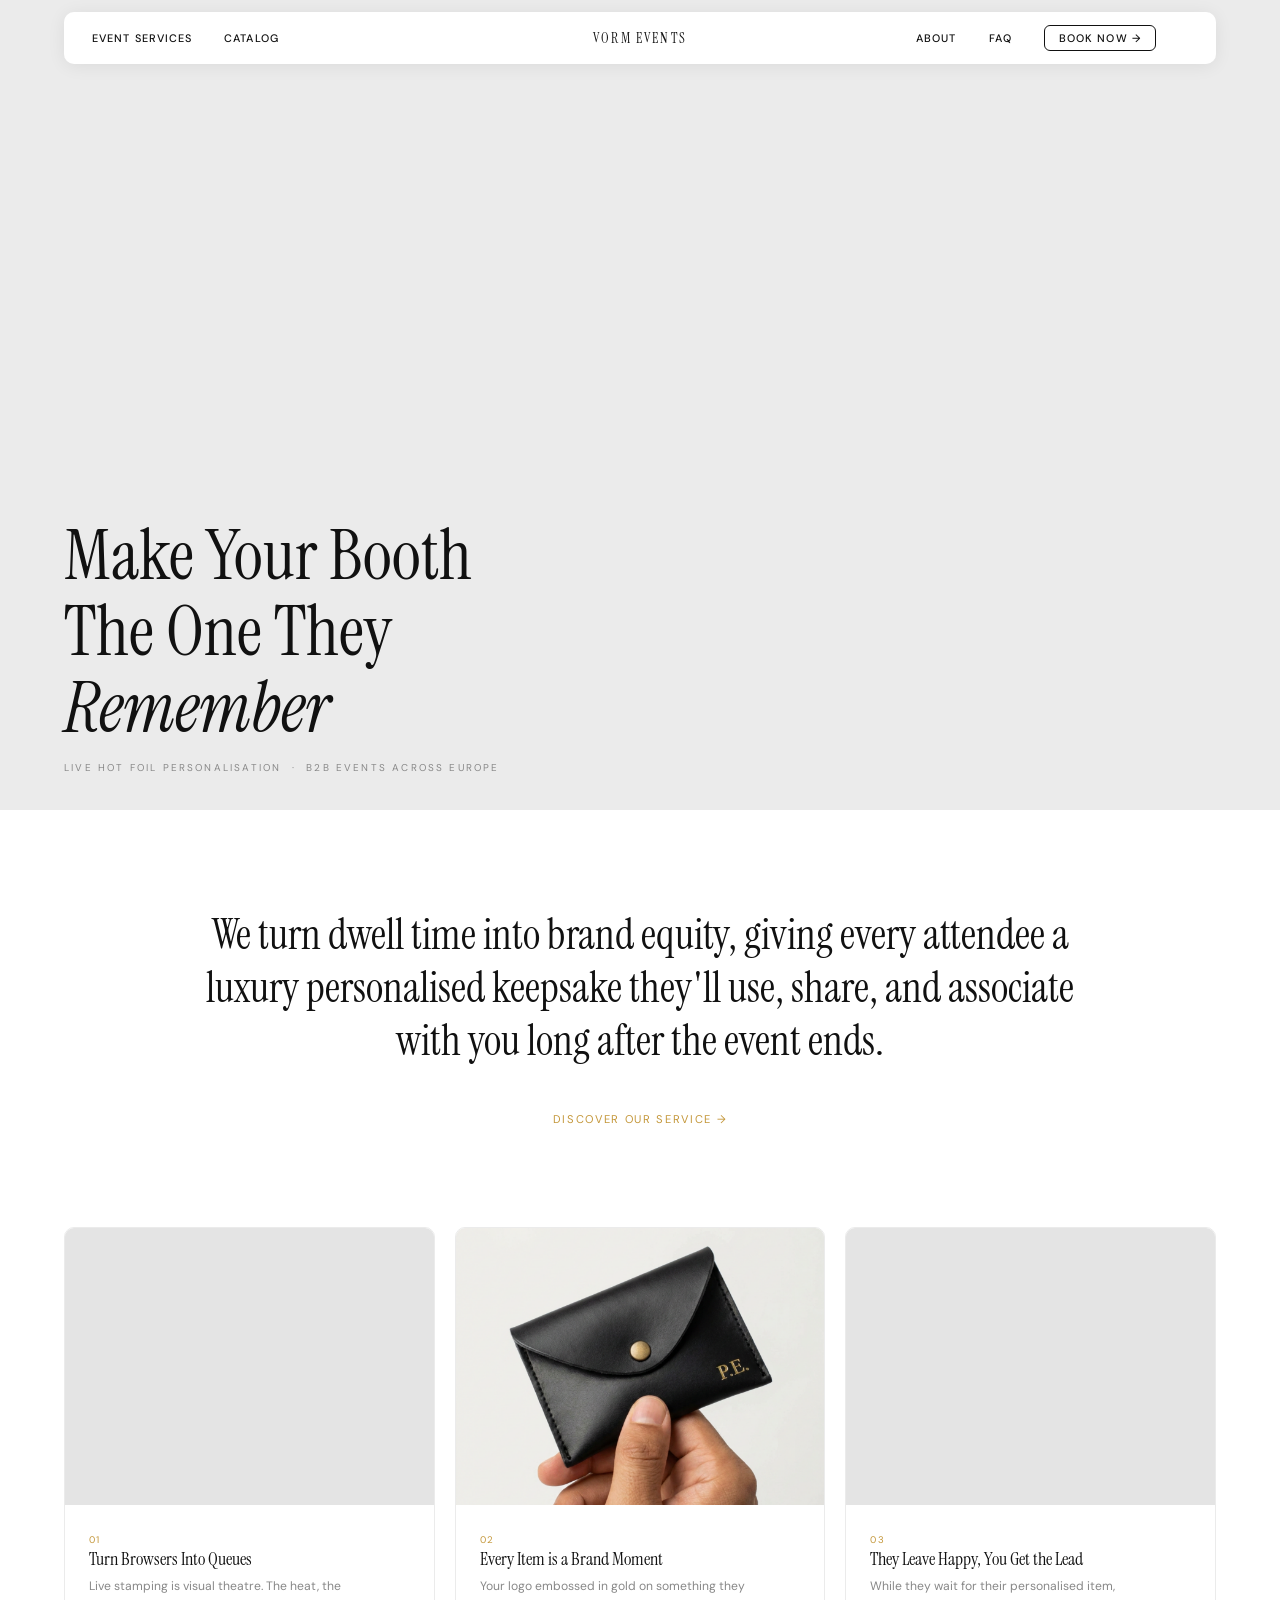
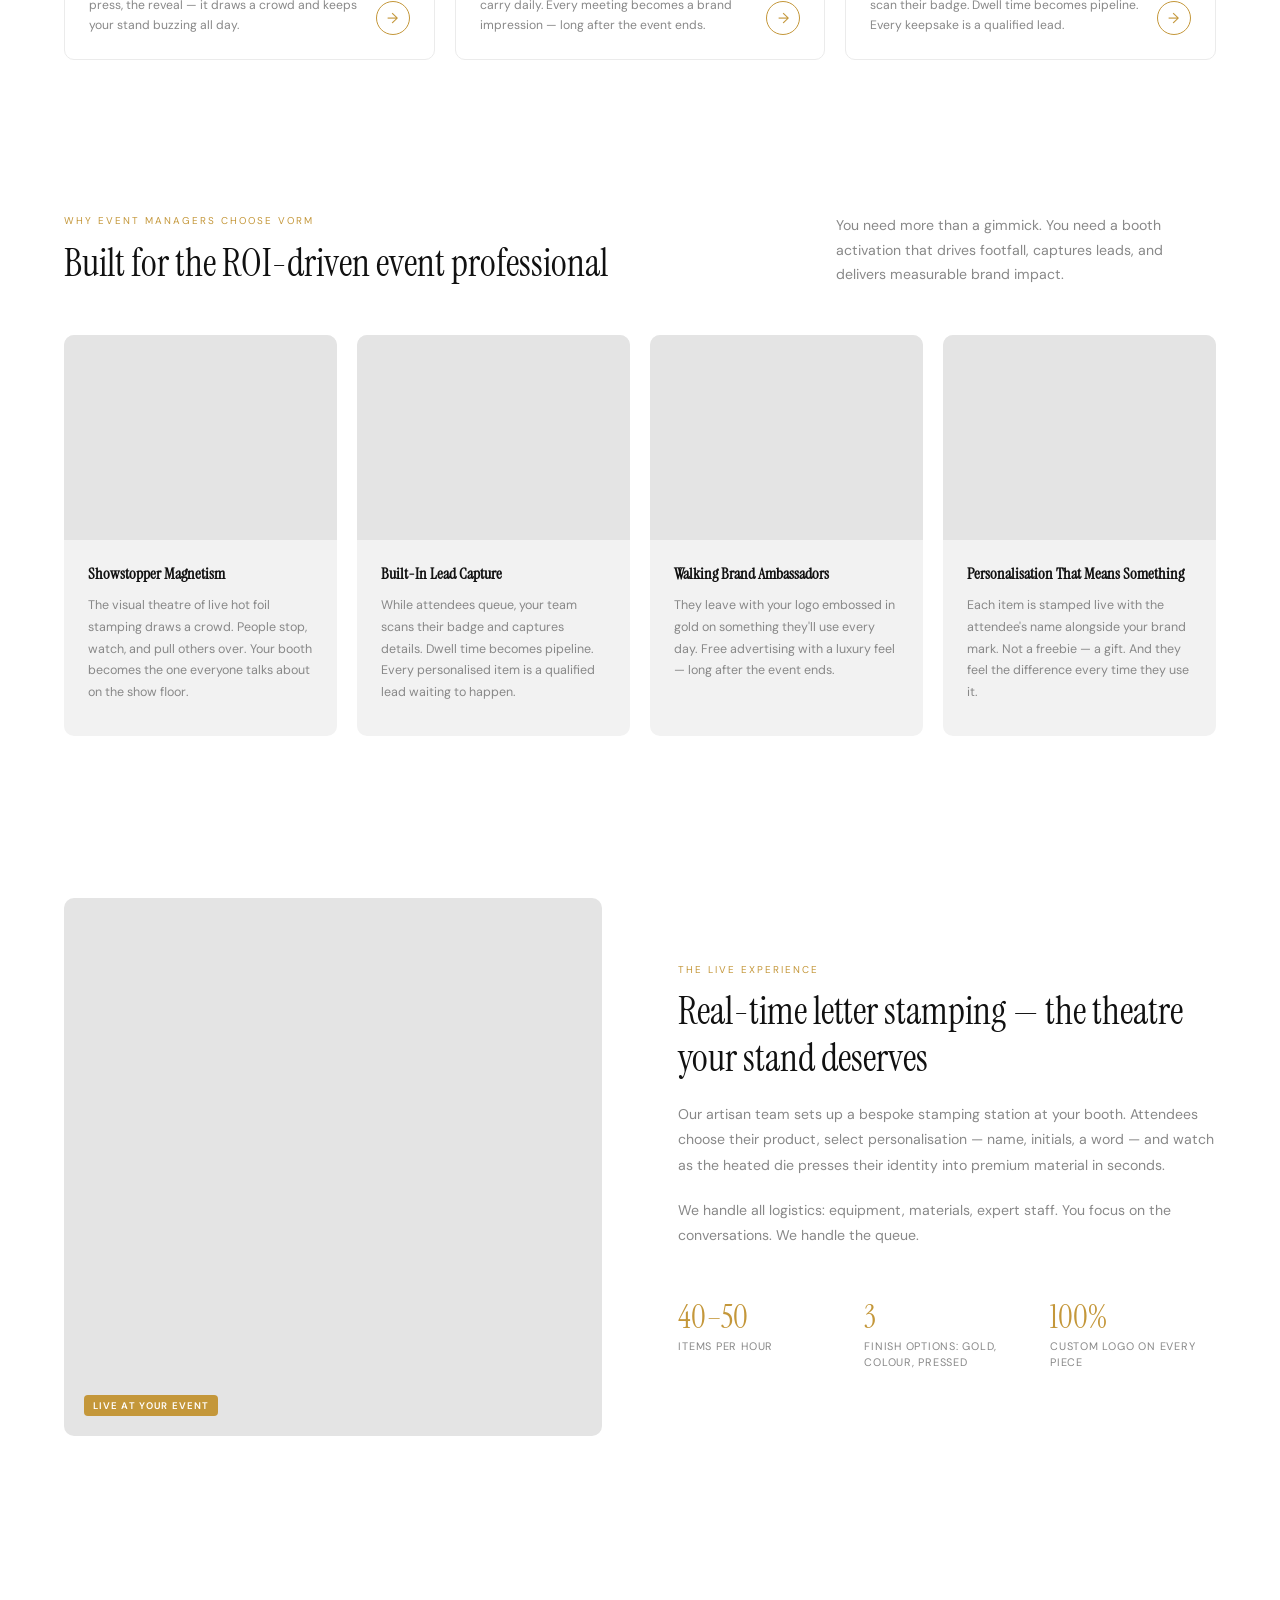
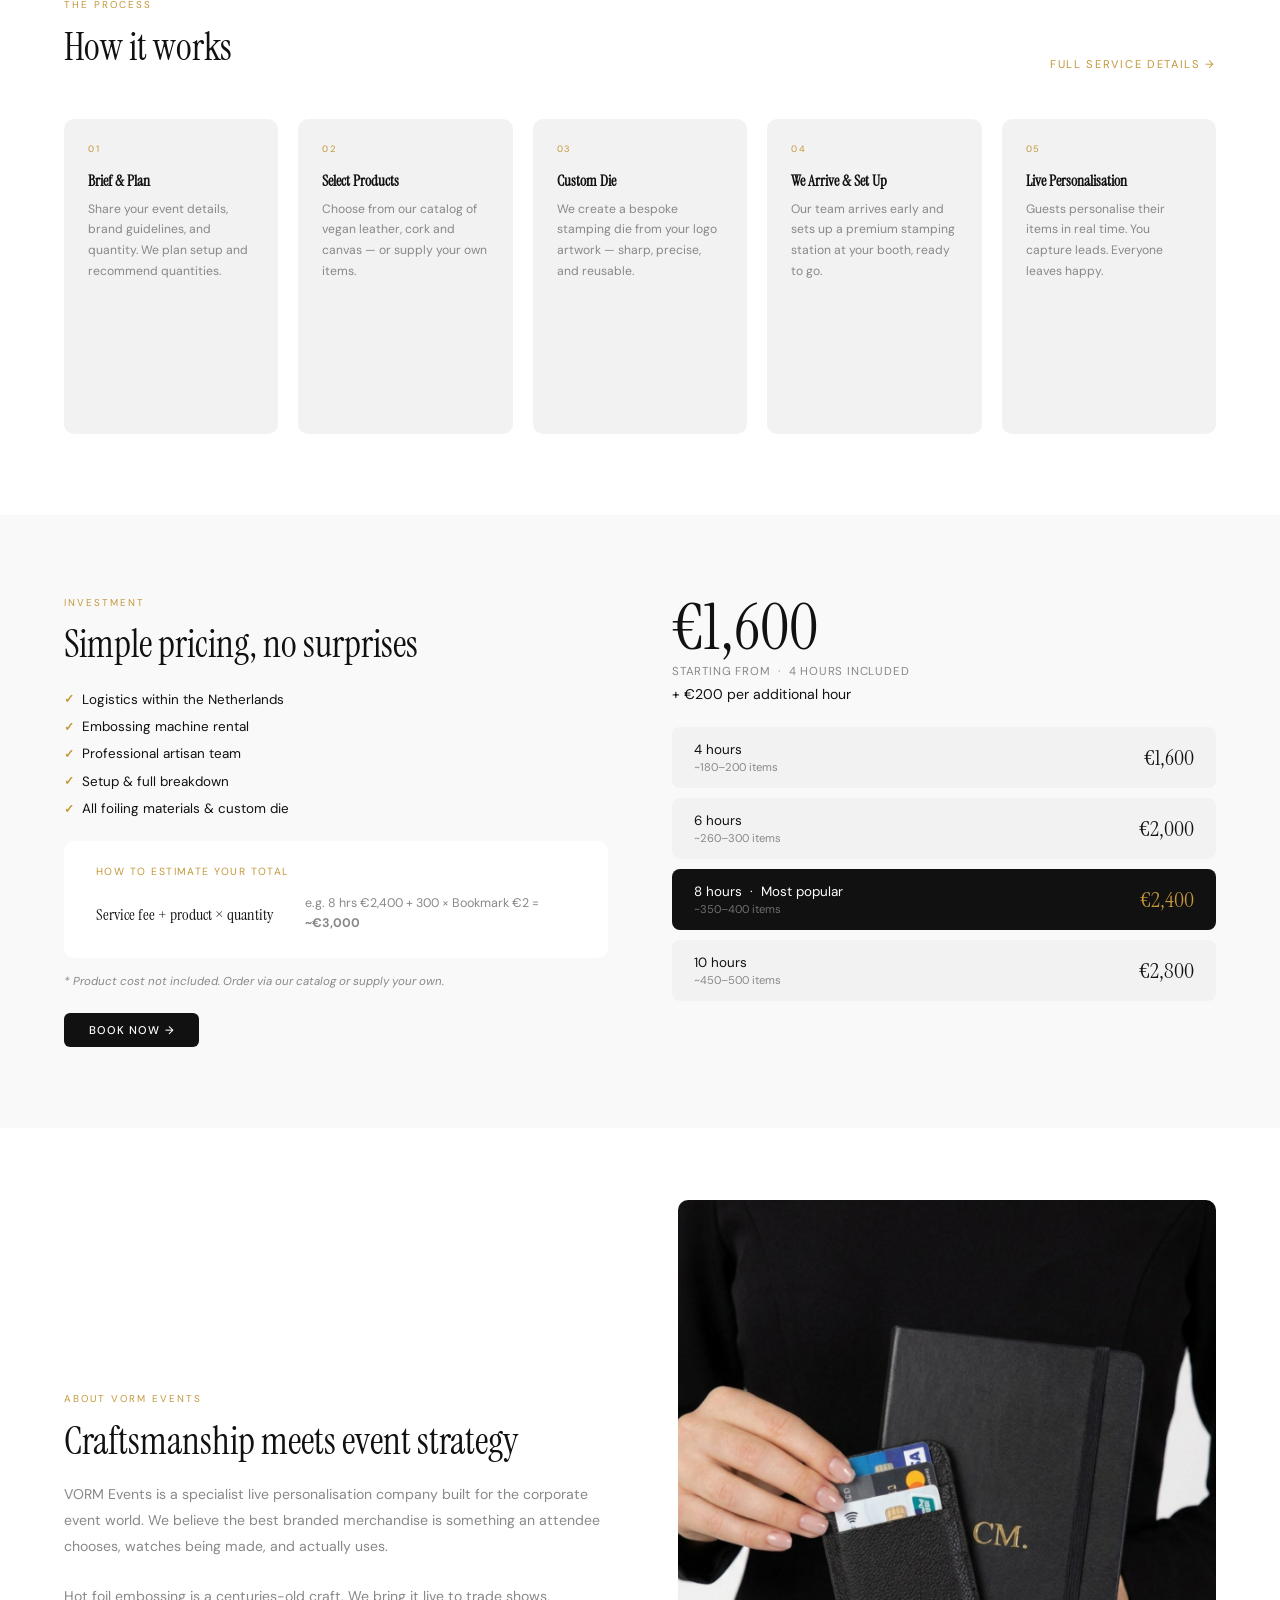
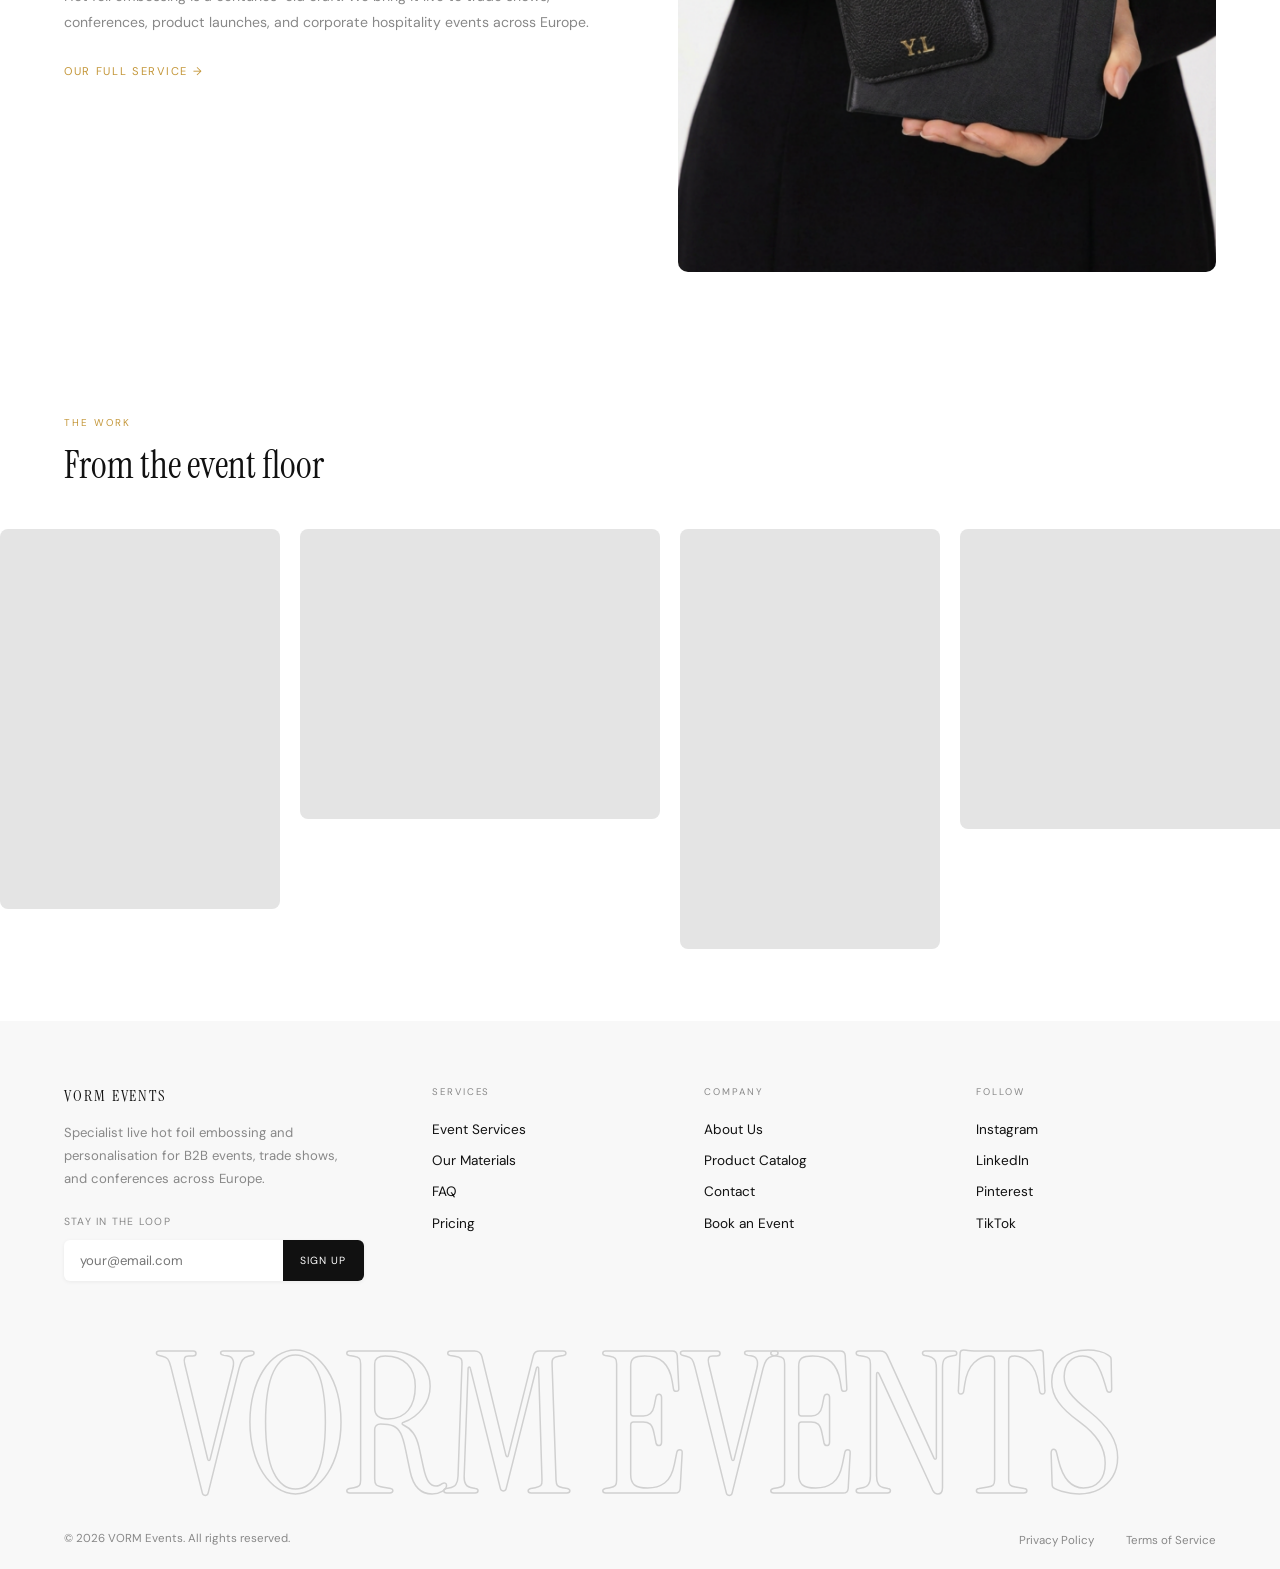
==== index.html @ ae05dd7c "Initial commit — VORM Events website Complete multi-page static site: homepage, event services, prod" ====
<!DOCTYPE html>
<html lang="en">
<head>
  <meta charset="UTF-8" />
  <meta name="viewport" content="width=device-width, initial-scale=1.0" />
  <title>VORM Events — Live Hot Foil Personalisation for B2B Events</title>
  <meta name="description" content="VORM Events delivers live hot foil embossing at corporate events, trade shows & conferences. From €1,600." />
  <link rel="stylesheet" href="css/styles.css" />
</head>
<body>

  <!-- NAV -->
  <nav class="nav nav--hero-page" id="nav">
    <ul class="nav-left">
      <li><a class="nav-link" href="services.html">Event Services</a></li>
      <li><a class="nav-link" href="catalog.html">Catalog</a></li>
    </ul>

    <a class="nav-logo" href="index.html">Vorm Events</a>

    <ul class="nav-right">
      <li><a class="nav-link" href="#about">About</a></li>
      <li><a class="nav-link" href="services.html#faq">FAQ</a></li>
      <li><a class="nav-link nav-cta" href="book-now.html">Book Now &rarr;</a></li>
      <li><button class="nav-hamburger" id="nav-hamburger" aria-label="Open menu"><span></span><span></span><span></span></button></li>
    </ul>
  </nav>

  <!-- MOBILE MENU -->
  <div class="mob-menu" id="mob-menu">
    <div class="mob-menu-head">
      <button class="mob-close" id="mob-close">&times;</button>
      <span class="mob-logo">Vorm Events</span>
      <div class="mob-spacer"></div>
    </div>
    <nav class="mob-nav">
      <a href="services.html">Event Services</a>
      <a href="catalog.html">Catalog</a>
      <a href="#about">About</a>
      <a href="services.html#faq">FAQ</a>
      <a href="index.html#pricing">Pricing</a>
      <a href="book-now.html" class="mob-book">Book Now &rarr;</a>
    </nav>
  </div>


  <!-- HERO -->
  <section class="hero">
    <div class="hero-bg"></div>
    <div class="hero-body">
      <div class="hero-content">
        <h1 class="hero-title">Make Your Booth<br>The One They<br><em>Remember</em></h1>
        <p class="hero-subtitle">Live hot foil personalisation &nbsp;&middot;&nbsp; B2B events across Europe</p>
      </div>
    </div>
  </section>


  <!-- VALUE STATEMENT -->
  <section class="value-section">
    <div class="value-inner">
      <h2 class="value-title">
        We turn dwell time into brand equity, giving every attendee a luxury
        personalised keepsake they'll use, share, and associate with you
        long after the event ends.
      </h2>
      <a class="value-cta" href="services.html">Discover our service &rarr;</a>
    </div>
  </section>


  <!-- SERVICE CARDS — outcome focus, white bg -->
  <div class="service-cards">
    <a class="service-card" href="services.html#foot-traffic">
      <div class="service-img-wrap"></div>
      <div class="service-card-foot">
        <div>
          <span class="service-card-tag">01</span>
          <h3 class="service-card-title">Turn Browsers Into Queues</h3>
          <p class="service-card-desc">Live stamping is visual theatre. The heat, the press, the reveal — it draws a crowd and keeps your stand buzzing all day.</p>
        </div>
        <div class="arrow-btn">&#8594;</div>
      </div>
    </a>
    <a class="service-card" href="services.html#brand-awareness">
      <div class="service-img-wrap">
        <img src="assets/products/service-card-02.png" alt="Every item is a brand moment" loading="lazy" style="width:100%;height:100%;object-fit:cover;" />
      </div>
      <div class="service-card-foot">
        <div>
          <span class="service-card-tag">02</span>
          <h3 class="service-card-title">Every Item is a Brand Moment</h3>
          <p class="service-card-desc">Your logo embossed in gold on something they carry daily. Every meeting becomes a brand impression — long after the event ends.</p>
        </div>
        <div class="arrow-btn">&#8594;</div>
      </div>
    </a>
    <a class="service-card" href="services.html#lead-capture">
      <div class="service-img-wrap"></div>
      <div class="service-card-foot">
        <div>
          <span class="service-card-tag">03</span>
          <h3 class="service-card-title">They Leave Happy, You Get the Lead</h3>
          <p class="service-card-desc">While they wait for their personalised item, scan their badge. Dwell time becomes pipeline. Every keepsake is a qualified lead.</p>
        </div>
        <div class="arrow-btn">&#8594;</div>
      </div>
    </a>
  </div>


  <!-- WHY VORM — 4 cards, taller, image placeholder on top -->
  <section class="why-section">
    <div class="why-header">
      <div>
        <p class="section-eyebrow">Why Event Managers Choose VORM</p>
        <h2 class="why-title">Built for the ROI-driven event professional</h2>
      </div>
      <p class="why-subtitle">You need more than a gimmick. You need a booth activation that drives footfall, captures leads, and delivers measurable brand impact.</p>
    </div>
    <div class="why-grid">
      <div class="why-card">
        <div class="why-card-ph"></div>
        <div class="why-card-body">
          <h3 class="why-card-title">Showstopper Magnetism</h3>
          <p class="why-card-text">The visual theatre of live hot foil stamping draws a crowd. People stop, watch, and pull others over. Your booth becomes the one everyone talks about on the show floor.</p>
        </div>
      </div>
      <div class="why-card">
        <div class="why-card-ph"></div>
        <div class="why-card-body">
          <h3 class="why-card-title">Built-In Lead Capture</h3>
          <p class="why-card-text">While attendees queue, your team scans their badge and captures details. Dwell time becomes pipeline. Every personalised item is a qualified lead waiting to happen.</p>
        </div>
      </div>
      <div class="why-card">
        <div class="why-card-ph"></div>
        <div class="why-card-body">
          <h3 class="why-card-title">Walking Brand Ambassadors</h3>
          <p class="why-card-text">They leave with your logo embossed in gold on something they'll use every day. Free advertising with a luxury feel — long after the event ends.</p>
        </div>
      </div>
      <div class="why-card">
        <div class="why-card-ph"></div>
        <div class="why-card-body">
          <h3 class="why-card-title">Personalisation That Means Something</h3>
          <p class="why-card-text">Each item is stamped live with the attendee's name alongside your brand mark. Not a freebie — a gift. And they feel the difference every time they use it.</p>
        </div>
      </div>
    </div>
  </section>


  <!-- LIVE EXPERIENCE -->
  <section class="live-section">
    <div class="live-inner">
      <div class="live-visual">
        <span class="live-badge">Live at Your Event</span>
      </div>
      <div class="live-content">
        <p class="section-eyebrow">The Live Experience</p>
        <h2 class="live-title">Real-time letter stamping — the theatre your stand deserves</h2>
        <p class="live-text">Our artisan team sets up a bespoke stamping station at your booth. Attendees choose their product, select personalisation — name, initials, a word — and watch as the heated die presses their identity into premium material in seconds.</p>
        <p class="live-text">We handle all logistics: equipment, materials, expert staff. You focus on the conversations. We handle the queue.</p>
        <div class="live-stats">
          <div>
            <div class="live-stat-num">40–50</div>
            <div class="live-stat-label">items per hour</div>
          </div>
          <div>
            <div class="live-stat-num">3</div>
            <div class="live-stat-label">finish options: gold, colour, pressed</div>
          </div>
          <div>
            <div class="live-stat-num">100%</div>
            <div class="live-stat-label">custom logo on every piece</div>
          </div>
        </div>
      </div>
    </div>
  </section>


  <!-- HOW IT WORKS -->
  <section class="how-section">
    <div class="how-header">
      <div>
        <p class="section-eyebrow">The Process</p>
        <h2 class="section-title">How it works</h2>
      </div>
      <a class="value-cta" href="services.html">Full service details &rarr;</a>
    </div>
    <div class="how-steps">
      <div class="how-step">
        <p class="how-step-num">01</p>
        <h3 class="how-step-title">Brief & Plan</h3>
        <p class="how-step-text">Share your event details, brand guidelines, and quantity. We plan setup and recommend quantities.</p>
      </div>
      <div class="how-step">
        <p class="how-step-num">02</p>
        <h3 class="how-step-title">Select Products</h3>
        <p class="how-step-text">Choose from our catalog of vegan leather, cork and canvas — or supply your own items.</p>
      </div>
      <div class="how-step">
        <p class="how-step-num">03</p>
        <h3 class="how-step-title">Custom Die</h3>
        <p class="how-step-text">We create a bespoke stamping die from your logo artwork — sharp, precise, and reusable.</p>
      </div>
      <div class="how-step">
        <p class="how-step-num">04</p>
        <h3 class="how-step-title">We Arrive & Set Up</h3>
        <p class="how-step-text">Our team arrives early and sets up a premium stamping station at your booth, ready to go.</p>
      </div>
      <div class="how-step">
        <p class="how-step-num">05</p>
        <h3 class="how-step-title">Live Personalisation</h3>
        <p class="how-step-text">Guests personalise their items in real time. You capture leads. Everyone leaves happy.</p>
      </div>
    </div>
  </section>


  <!-- PRICING -->
  <section class="pricing-section" id="pricing">
    <div class="pricing-layout">

      <!-- LEFT: what's included -->
      <div class="pricing-left">
        <p class="section-eyebrow">Investment</p>
        <h2 class="pricing-title">Simple pricing, no surprises</h2>
        <div class="pricing-includes">
          <span class="pricing-inc-item">Logistics within the Netherlands</span>
          <span class="pricing-inc-item">Embossing machine rental</span>
          <span class="pricing-inc-item">Professional artisan team</span>
          <span class="pricing-inc-item">Setup &amp; full breakdown</span>
          <span class="pricing-inc-item">All foiling materials &amp; custom die</span>
        </div>
        <div class="pricing-total-note">
          <p class="pricing-total-label">How to estimate your total</p>
          <p class="pricing-total-formula">Service fee + product × quantity</p>
          <p class="pricing-total-example">e.g. 8 hrs €2,400 + 300 × Bookmark €2 = <strong>~€3,000</strong></p>
        </div>
        <p class="pricing-note-sm">* Product cost not included. Order via our catalog or supply your own.</p>
        <div style="margin-top:1.5rem;">
          <a class="btn-dark" href="book-now.html">Book Now &rarr;</a>
        </div>
      </div>

      <!-- RIGHT: price → vertical stack -->
      <div class="pricing-right">
        <div class="pricing-price-top">
          <div class="price-big">€1,600</div>
          <p class="price-note">Starting from &nbsp;&middot;&nbsp; 4 hours included</p>
        </div>
        <p class="price-extra-inline">+ €200 per additional hour</p>

        <div class="pricing-packages">
          <div class="pkg-row">
            <div class="pkg-row-left">
              <div class="pkg-row-hrs">4 hours</div>
              <div class="pkg-row-items">~180–200 items</div>
            </div>
            <div class="pkg-row-price">€1,600</div>
          </div>
          <div class="pkg-row">
            <div class="pkg-row-left">
              <div class="pkg-row-hrs">6 hours</div>
              <div class="pkg-row-items">~260–300 items</div>
            </div>
            <div class="pkg-row-price">€2,000</div>
          </div>
          <div class="pkg-row featured">
            <div class="pkg-row-left">
              <div class="pkg-row-hrs">8 hours &nbsp;&middot;&nbsp; Most popular</div>
              <div class="pkg-row-items">~350–400 items</div>
            </div>
            <div class="pkg-row-price">€2,400</div>
          </div>
          <div class="pkg-row">
            <div class="pkg-row-left">
              <div class="pkg-row-hrs">10 hours</div>
              <div class="pkg-row-items">~450–500 items</div>
            </div>
            <div class="pkg-row-price">€2,800</div>
          </div>
        </div>
      </div>

    </div>
  </section>


  <!-- ABOUT — 1 image (lifestyle photo) -->
  <section class="about-strip" id="about">
    <div class="about-strip-inner">
      <div>
        <p class="section-eyebrow">About VORM Events</p>
        <h2 class="section-title" style="margin-bottom:1rem;">Craftsmanship meets event strategy</h2>
        <p class="about-strip-body">VORM Events is a specialist live personalisation company built for the corporate event world. We believe the best branded merchandise is something an attendee chooses, watches being made, and actually uses.</p>
        <p class="about-strip-body">Hot foil embossing is a centuries-old craft. We bring it live to trade shows, conferences, product launches, and corporate hospitality events across Europe.</p>
        <a class="value-cta" href="services.html">Our full service &rarr;</a>
      </div>
      <div class="about-visual">
        <img src="assets/products/lifestyle2.png" alt="Personalised leather items — VORM Events" loading="lazy" />
      </div>
    </div>
  </section>


  <!-- GALLERY MARQUEE — grey placeholders -->
  <section class="gallery-section">
    <div class="gallery-header">
      <p class="section-eyebrow">The Work</p>
      <h2 class="section-title">From the event floor</h2>
    </div>
    <div class="gallery-track-wrap">
      <div class="gallery-track">
        <div class="gallery-item" style="width:280px;height:380px;"></div>
        <div class="gallery-item" style="width:360px;height:290px;"></div>
        <div class="gallery-item" style="width:260px;height:420px;"></div>
        <div class="gallery-item" style="width:400px;height:300px;"></div>
        <div class="gallery-item" style="width:300px;height:360px;"></div>
        <div class="gallery-item" style="width:340px;height:310px;"></div>
        <div class="gallery-item" style="width:280px;height:400px;"></div>
        <div class="gallery-item" style="width:380px;height:270px;"></div>
        <!-- Duplicate for seamless loop -->
        <div class="gallery-item" style="width:280px;height:380px;"></div>
        <div class="gallery-item" style="width:360px;height:290px;"></div>
        <div class="gallery-item" style="width:260px;height:420px;"></div>
        <div class="gallery-item" style="width:400px;height:300px;"></div>
        <div class="gallery-item" style="width:300px;height:360px;"></div>
        <div class="gallery-item" style="width:340px;height:310px;"></div>
        <div class="gallery-item" style="width:280px;height:400px;"></div>
        <div class="gallery-item" style="width:380px;height:270px;"></div>
      </div>
    </div>
  </section>


  <!-- FOOTER -->
  <footer class="footer">
    <div class="footer-top">
      <div>
        <p style="font-family:'Instrument Serif',serif; font-size:1rem; letter-spacing:0.12em; text-transform:uppercase; margin-bottom:1rem;">Vorm Events</p>
        <p class="footer-brand-text">Specialist live hot foil embossing and personalisation for B2B events, trade shows, and conferences across Europe.</p>
        <p class="footer-email-label">Stay in the loop</p>
        <form class="footer-form" onsubmit="return false;">
          <input type="email" placeholder="your@email.com" aria-label="Email" />
          <button type="submit">Sign Up</button>
        </form>
      </div>
      <div>
        <p class="footer-col-title">Services</p>
        <ul class="footer-col-links">
          <li><a href="services.html">Event Services</a></li>
          <li><a href="services.html#materials">Our Materials</a></li>
          <li><a href="services.html#faq">FAQ</a></li>
          <li><a href="#pricing">Pricing</a></li>
        </ul>
      </div>
      <div>
        <p class="footer-col-title">Company</p>
        <ul class="footer-col-links">
          <li><a href="#about">About Us</a></li>
          <li><a href="catalog.html">Product Catalog</a></li>
          <li><a href="mailto:hello@vormevents.com">Contact</a></li>
          <li><a href="mailto:hello@vormevents.com">Book an Event</a></li>
        </ul>
      </div>
      <div>
        <p class="footer-col-title">Follow</p>
        <ul class="footer-col-links">
          <li><a href="#">Instagram</a></li>
          <li><a href="#">LinkedIn</a></li>
          <li><a href="#">Pinterest</a></li>
          <li><a href="#">TikTok</a></li>
        </ul>
      </div>
    </div>
    <div class="footer-wordmark-wrap">
      <div class="footer-wordmark">VORM EVENTS</div>
    </div>
    <div class="footer-bottom">
      <p class="footer-copy">&copy; 2026 VORM Events. All rights reserved.</p>
      <ul class="footer-legal">
        <li><a href="#">Privacy Policy</a></li>
        <li><a href="#">Terms of Service</a></li>
      </ul>
    </div>
  </footer>

  <script src="js/main.js"></script>
</body>
</html>
---- css/styles.css ----
/* VORM EVENTS — Global Stylesheet v3 */
@import url('https://fonts.googleapis.com/css2?family=Instrument+Serif:ital@0;1&family=DM+Sans:opsz,wght@9..40,300;9..40,400;9..40,500;9..40,600&display=swap');

:root {
  --gold:   #C4973A;
  --text:   #111111;
  --muted:  #888888;
  --card:   #F2F2F2;
  --ph:     #E4E4E4;   /* image placeholder */
  --pad:    clamp(1.5rem, 5vw, 6rem);
  --nav-h:  max(5vh, 52px);
  --nav-top: 0.75rem;
}

*, *::before, *::after { box-sizing: border-box; margin: 0; padding: 0; }
html { scroll-behavior: smooth; }
body {
  font-family: 'DM Sans', sans-serif;
  background: #fff;
  color: var(--text);
  overflow-x: hidden;
  -webkit-font-smoothing: antialiased;
}
a { text-decoration: none; color: inherit; }
img { display: block; max-width: 100%; }
button { font-family: inherit; }

/* Image placeholder */
.ph {
  background: var(--ph);
  display: block;
  width: 100%; height: 100%;
}

/* ============================
   NAVIGATION — floating pill
   ============================ */
.nav {
  position: fixed;
  top: var(--nav-top);
  left: var(--pad);
  right: var(--pad);
  height: var(--nav-h);
  display: flex;
  align-items: center;
  justify-content: space-between;
  padding: 0 1.75rem;
  z-index: 1000;
  background: rgba(255,255,255,0.97);
  backdrop-filter: blur(14px);
  -webkit-backdrop-filter: blur(14px);
  border-radius: 10px;
  box-shadow: 0 2px 18px rgba(0,0,0,0.07);
  transition: box-shadow 0.3s;
}
.nav:hover { box-shadow: 0 4px 24px rgba(0,0,0,0.1); }

.nav-left, .nav-right {
  display: flex;
  align-items: center;
  gap: 2rem;
  list-style: none;
  flex: 1;
}
.nav-right { justify-content: flex-end; }

.nav-logo {
  font-family: 'Instrument Serif', serif;
  font-size: clamp(0.85rem, 1vw, 0.95rem);
  font-weight: 400;
  letter-spacing: 0.16em;
  text-transform: uppercase;
  color: var(--text);
  position: absolute;
  left: 50%;
  transform: translateX(-50%);
  white-space: nowrap;
}

.nav-link {
  font-size: 0.68rem;
  font-weight: 500;
  letter-spacing: 0.1em;
  text-transform: uppercase;
  color: var(--text);
  transition: opacity 0.2s;
  display: flex;
  align-items: center;
  gap: 0.4em;
  cursor: pointer;
}
.nav-link:hover { opacity: 0.5; }

.nav-chevron {
  width: 6px; height: 6px;
  border-right: 1px solid currentColor;
  border-bottom: 1px solid currentColor;
  transform: rotate(45deg) translateY(-2px);
  display: inline-block;
}

.nav-cta {
  border: 1px solid var(--text);
  padding: 0.48em 1.3em;
  font-size: 0.68rem;
  font-weight: 500;
  letter-spacing: 0.1em;
  text-transform: uppercase;
  color: var(--text);
  border-radius: 6px;
  display: flex;
  align-items: center;
  gap: 0.5em;
  transition: all 0.22s;
}
.nav-cta:hover { background: var(--text); color: #fff; }

/* ============================
   DROPDOWN — full 100vw panel
   ============================ */
.nav-item { position: relative; }

.nav-dropdown {
  position: fixed;
  top: calc(var(--nav-top) + var(--nav-h));
  left: 0;
  right: 0;
  height: 40vh;
  background: transparent;
  padding: 0.75rem;
  display: grid;
  grid-template-columns: repeat(4, 1fr);
  gap: 10px;
  opacity: 0;
  pointer-events: none;
  transition: opacity 0.2s ease, transform 0.2s ease;
  transform: translateY(6px);
  filter: drop-shadow(0 20px 40px rgba(0,0,0,0.12));
}
.nav-dropdown.open {
  opacity: 1;
  pointer-events: all;
  transform: translateY(0);
}

.dd-card {
  position: relative;
  aspect-ratio: unset;
  height: 100%;
  overflow: hidden;
  cursor: pointer;
  background: var(--ph);
  border-radius: 10px;
  display: block;
}
.dd-card:hover .dd-card-overlay { background: rgba(0,0,0,0.55); }

.dd-card-overlay {
  position: absolute;
  inset: 0;
  background: rgba(0,0,0,0.35);
  display: flex;
  flex-direction: column;
  justify-content: flex-end;
  padding: 1rem;
  transition: background 0.3s;
}
.dd-card-sub {
  font-size: 0.58rem;
  letter-spacing: 0.14em;
  text-transform: uppercase;
  color: rgba(255,255,255,0.65);
  margin-bottom: 0.25rem;
}
.dd-card-label {
  font-family: 'Instrument Serif', serif;
  font-size: 1rem;
  color: #fff;
}

/* ============================
   HERO
   ============================ */
.hero {
  position: relative;
  height: 90vh;
  min-height: 560px;
  overflow: hidden;
}

.hero-bg {
  position: absolute;
  inset: 0;
  background: #EBEBEB;
}

.hero-body {
  position: absolute;
  inset: 0;
  display: flex;
  flex-direction: column;
  justify-content: flex-end;
  padding: var(--pad);
  padding-bottom: clamp(2rem, 4vh, 3.5rem);
  z-index: 1;
}

.hero-content { max-width: 680px; }

.hero-title {
  font-family: 'Instrument Serif', serif;
  font-size: clamp(2.6rem, 5.5vw, 5rem);
  font-weight: 400;
  color: var(--text);
  line-height: 1.08;
  margin-bottom: 1rem;
}

.hero-subtitle {
  font-size: 0.62rem;
  letter-spacing: 0.22em;
  text-transform: uppercase;
  color: var(--muted);
}

/* ============================
   UTILITIES
   ============================ */
.section-eyebrow {
  font-size: 0.62rem;
  letter-spacing: 0.2em;
  text-transform: uppercase;
  color: var(--gold);
  margin-bottom: 0.75rem;
}

.section-title {
  font-family: 'Instrument Serif', serif;
  font-size: clamp(1.8rem, 3vw, 2.6rem);
  font-weight: 400;
  line-height: 1.25;
  color: var(--text);
}

.arrow-btn {
  width: 34px; height: 34px;
  border: 1.5px solid var(--gold);
  border-radius: 50%;
  display: flex;
  align-items: center;
  justify-content: center;
  color: var(--gold);
  font-size: 0.9rem;
  flex-shrink: 0;
  transition: all 0.2s;
}

.value-cta {
  display: inline-flex;
  align-items: center;
  gap: 0.8em;
  font-size: 0.7rem;
  letter-spacing: 0.15em;
  text-transform: uppercase;
  color: var(--gold);
  transition: opacity 0.2s;
}
.value-cta:hover { opacity: 0.6; }

/* ============================
   VALUE STATEMENT
   ============================ */
.value-section {
  padding: clamp(5rem, 11vh, 10rem) var(--pad);
  text-align: center;
}
.value-inner { max-width: 880px; margin: 0 auto; }

.value-title {
  font-family: 'Instrument Serif', serif;
  font-size: clamp(1.5rem, 3.3vw, 3rem);
  font-weight: 400;
  line-height: 1.25;
  color: var(--text);
  margin-bottom: 2.5rem;
}

/* ============================
   SERVICE CARDS — outcome/service focus, WHITE bg
   ============================ */
.service-cards {
  display: grid;
  grid-template-columns: repeat(3, 1fr);
  gap: 1.25rem;
  padding: 0 var(--pad) clamp(4rem, 8vh, 7rem);
}

.service-card {
  background: #fff;
  border-radius: 10px;
  overflow: hidden;
  display: block;
  cursor: pointer;
  border: 1px solid #EBEBEB;
  transition: border-color 0.2s, box-shadow 0.2s;
}
.service-card:hover {
  border-color: #D8D8D8;
  box-shadow: 0 8px 32px rgba(0,0,0,0.06);
}

.service-img-wrap {
  aspect-ratio: 4/3;
  overflow: hidden;
  background: var(--ph);
}

.service-card-foot {
  padding: 1.4rem 1.5rem 1.5rem;
  display: flex;
  justify-content: space-between;
  align-items: flex-end;
  gap: 1rem;
}

.service-card-tag {
  font-size: 0.6rem;
  letter-spacing: 0.14em;
  text-transform: uppercase;
  color: var(--gold);
  margin-bottom: 0.3rem;
}

.service-card-title {
  font-family: 'Instrument Serif', serif;
  font-size: 1.1rem;
  font-weight: 400;
  color: var(--text);
  line-height: 1.3;
  margin-bottom: 0.35rem;
}

.service-card-desc {
  font-size: 0.76rem;
  color: var(--muted);
  line-height: 1.6;
}

.service-card:hover .arrow-btn { background: var(--gold); color: #fff; }

/* ============================
   WHY SECTION
   ============================ */
.why-section {
  background: #fff;
  padding: clamp(4rem, 9vh, 9rem) var(--pad);
}

.why-header {
  display: grid;
  grid-template-columns: 1fr 1fr;
  gap: 2rem;
  align-items: end;
  margin-bottom: 3rem;
}

.why-title {
  font-family: 'Instrument Serif', serif;
  font-size: clamp(1.8rem, 3vw, 2.6rem);
  font-weight: 400;
  color: var(--text);
  line-height: 1.25;
}

.why-subtitle {
  font-size: 0.88rem;
  color: var(--muted);
  line-height: 1.75;
  margin-left: auto;
  max-width: 380px;
}

.why-grid {
  display: grid;
  grid-template-columns: repeat(4, 1fr);
  gap: 1.25rem;
}

/* Cards 30% taller via pb + image placeholder on top */
.why-card {
  background: var(--card);
  border-radius: 10px;
  overflow: hidden;
  transition: background 0.2s;
}
.why-card:hover { background: #EAEAEA; }

.why-card-ph {
  width: 100%;
  aspect-ratio: 4/3;
  background: var(--ph);
}

.why-card-body {
  padding: 1.5rem 1.5rem 2rem;
}

.why-card-title {
  font-family: 'Instrument Serif', serif;
  font-size: 1rem;
  color: var(--text);
  margin-bottom: 0.65rem;
  line-height: 1.3;
}

.why-card-text {
  font-size: 0.78rem;
  color: var(--muted);
  line-height: 1.75;
}

/* ============================
   HOW IT WORKS
   ============================ */
.how-section {
  padding: clamp(4rem, 9vh, 9rem) var(--pad);
}

.how-header {
  display: flex;
  justify-content: space-between;
  align-items: flex-end;
  margin-bottom: 3rem;
}

.how-steps {
  display: grid;
  grid-template-columns: repeat(5, 1fr);
  gap: 1.25rem;
}

.how-step {
  background: var(--card);
  border-radius: 10px;
  padding: 1.5rem;
  min-height: 35vh;
  display: flex;
  flex-direction: column;
}

.how-step-num {
  font-size: 0.58rem;
  letter-spacing: 0.18em;
  color: var(--gold);
  text-transform: uppercase;
  margin-bottom: 1rem;
}

.how-step-title {
  font-family: 'Instrument Serif', serif;
  font-size: 0.95rem;
  margin-bottom: 0.5rem;
  color: var(--text);
}

.how-step-text {
  font-size: 0.76rem;
  color: var(--muted);
  line-height: 1.7;
}

/* ============================
   LIVE EXPERIENCE
   ============================ */
.live-section {
  padding: clamp(4rem, 9vh, 9rem) var(--pad);
}

.live-inner {
  display: grid;
  grid-template-columns: 1fr 1fr;
  gap: clamp(3rem, 6vw, 6rem);
  align-items: center;
}

.live-visual {
  position: relative;
  aspect-ratio: 4/4;
  border-radius: 10px;
  overflow: hidden;
  background: var(--ph);
}
.live-visual img {
  width: 100%; height: 100%;
  object-fit: cover;
  object-position: top;
}

.live-badge {
  position: absolute;
  bottom: 1.25rem; left: 1.25rem;
  background: var(--gold);
  color: #fff;
  font-size: 0.6rem;
  letter-spacing: 0.12em;
  text-transform: uppercase;
  padding: 0.4em 0.9em;
  border-radius: 4px;
  font-weight: 600;
}

.live-title {
  font-family: 'Instrument Serif', serif;
  font-size: clamp(1.8rem, 3vw, 2.6rem);
  font-weight: 400;
  line-height: 1.22;
  margin: 0.75rem 0 1.25rem;
}

.live-text {
  font-size: 0.88rem;
  color: var(--muted);
  line-height: 1.8;
  margin-bottom: 1.25rem;
}

.live-stats {
  display: grid;
  grid-template-columns: repeat(3, 1fr);
  gap: 1.25rem;
  padding-top: 2rem;
}

.live-stat-num {
  font-family: 'Instrument Serif', serif;
  font-size: 2rem;
  color: var(--gold);
  line-height: 1;
  margin-bottom: 0.3rem;
}

.live-stat-label {
  font-size: 0.68rem;
  color: var(--muted);
  line-height: 1.5;
  text-transform: uppercase;
  letter-spacing: 0.07em;
}

/* ============================
   PRICING — left / right split
   ============================ */
.pricing-section {
  padding: clamp(4rem, 9vh, 9rem) var(--pad);
  background: #F9F9F9;
}

.pricing-layout {
  display: grid;
  grid-template-columns: 1fr 1fr;
  gap: clamp(2rem, 5vw, 5rem);
  align-items: start;
}

/* LEFT column */
.pricing-left { }

.pricing-title {
  font-family: 'Instrument Serif', serif;
  font-size: clamp(1.8rem, 3vw, 2.6rem);
  font-weight: 400;
  line-height: 1.2;
  margin: 0.4rem 0 1.5rem;
}

.pricing-includes {
  display: flex;
  flex-direction: column;
  gap: 0.65rem;
  margin-bottom: 1.5rem;
}

.pricing-inc-item {
  display: flex;
  align-items: center;
  gap: 0.6em;
  font-size: 0.84rem;
  color: var(--text);
}

.pricing-inc-item::before {
  content: '✓';
  color: var(--gold);
  font-weight: 700;
  font-size: 0.75rem;
  flex-shrink: 0;
}

.pricing-note-sm {
  font-size: 0.72rem;
  color: var(--muted);
  font-style: italic;
  margin-top: 0.75rem;
}

/* RIGHT column — vertical stack */
.pricing-right {
  display: flex;
  flex-direction: column;
  gap: 0;
}

/* Top: big price */
.pricing-price-top {
  margin-bottom: 0.4rem;
}

.price-big {
  font-family: 'Instrument Serif', serif;
  font-size: clamp(3rem, 5vw, 4.5rem);
  font-weight: 400;
  color: var(--text);
  line-height: 1;
  margin-bottom: 0.25rem;
}

.price-note {
  font-size: 0.72rem;
  color: var(--muted);
  text-transform: uppercase;
  letter-spacing: 0.07em;
}

.price-extra-inline {
  font-size: 0.88rem;
  color: var(--text);
  margin-bottom: 1.5rem;
}

/* Package rows — same style as capacity-example */
.pricing-packages {
  display: flex;
  flex-direction: column;
  gap: 0.6rem;
}

.pkg-row {
  background: var(--card);
  border-radius: 8px;
  padding: 0.9rem 1.4rem;
  display: flex;
  justify-content: space-between;
  align-items: center;
  transition: background 0.2s;
}
.pkg-row:hover { background: #E8E8E8; }

.pkg-row.featured {
  background: var(--text);
}
.pkg-row.featured:hover { background: #222; }

.pkg-row-left {}

.pkg-row-hrs {
  font-size: 0.84rem;
  color: var(--text);
}
.pkg-row.featured .pkg-row-hrs { color: #fff; }

.pkg-row-items {
  font-size: 0.7rem;
  color: var(--muted);
  margin-top: 0.1rem;
}
.pkg-row.featured .pkg-row-items { color: rgba(255,255,255,0.4); }

.pkg-row-price {
  font-family: 'Instrument Serif', serif;
  font-size: 1.4rem;
  color: var(--text);
  white-space: nowrap;
}
.pkg-row.featured .pkg-row-price { color: var(--gold); }

.pricing-total-note {
  background: #fff;
  border-radius: 10px;
  padding: 1.5rem 2rem;
  margin-bottom: 1rem;
  display: grid;
  grid-template-columns: auto 1fr;
  gap: 0.75rem 2rem;
  align-items: center;
}

.pricing-total-label {
  font-size: 0.65rem;
  letter-spacing: 0.14em;
  text-transform: uppercase;
  color: var(--gold);
  grid-column: 1 / -1;
  margin-bottom: 0.25rem;
}

.pricing-total-formula {
  font-family: 'Instrument Serif', serif;
  font-size: 1rem;
  color: var(--text);
}

.pricing-total-example {
  font-size: 0.78rem;
  color: var(--muted);
  line-height: 1.6;
}

/* Keep these for services page compat */
.includes-list {
  list-style: none;
  display: flex;
  flex-direction: column;
  gap: 0.6rem;
  margin-bottom: 2rem;
}

.includes-list li {
  font-size: 0.84rem;
  color: var(--text);
  display: flex;
  align-items: center;
  gap: 0.65em;
}

.includes-list li::before {
  content: '';
  display: inline-block;
  width: 6px; height: 6px;
  background: var(--gold);
  border-radius: 50%;
  flex-shrink: 0;
}

/* ============================
   ABOUT STRIP
   ============================ */
.about-strip {
  padding: clamp(4rem, 8vh, 7rem) var(--pad);
}

.about-strip-inner {
  display: grid;
  grid-template-columns: 1fr 1fr;
  gap: clamp(3rem, 6vw, 6rem);
  align-items: center;
}

.about-visual {
  aspect-ratio: 4/5;
  border-radius: 10px;
  overflow: hidden;
  background: var(--ph);
}
.about-visual img {
  width: 100%; height: 100%;
  object-fit: cover;
}

.about-strip-body {
  font-size: 0.88rem;
  color: var(--muted);
  line-height: 1.85;
  margin-bottom: 1.5rem;
}

/* ============================
   GALLERY MARQUEE
   ============================ */
.gallery-section {
  padding: clamp(4rem, 8vh, 8rem) 0;
  overflow: hidden;
}

.gallery-header {
  padding: 0 var(--pad) 2.5rem;
}

.gallery-track-wrap { overflow: hidden; }

.gallery-track {
  display: flex;
  gap: 1.25rem;
  animation: marquee 45s linear infinite;
  width: max-content;
  align-items: flex-start;
  will-change: transform;
}
.gallery-track.paused { animation-play-state: paused; }

@keyframes marquee {
  from { transform: translateX(0); }
  to   { transform: translateX(-50%); }
}

.gallery-item {
  flex-shrink: 0;
  border-radius: 8px;
  overflow: hidden;
  background: var(--ph);
}

/* ============================
   FOOTER
   ============================ */
.footer { background: #F8F8F8; }

.footer-top {
  display: grid;
  grid-template-columns: 1.4fr 1fr 1fr 1fr;
  gap: 2rem;
  padding: 4rem var(--pad);
}

.footer-brand-text {
  font-size: 0.82rem;
  color: var(--muted);
  line-height: 1.75;
  margin-bottom: 1.5rem;
  max-width: 280px;
}

.footer-email-label {
  font-size: 0.65rem;
  letter-spacing: 0.12em;
  text-transform: uppercase;
  color: var(--muted);
  margin-bottom: 0.75rem;
}

.footer-form {
  display: flex;
  max-width: 300px;
  background: #fff;
  border-radius: 6px;
  overflow: hidden;
  box-shadow: 0 1px 4px rgba(0,0,0,0.06);
}

.footer-form input {
  flex: 1;
  padding: 0.75rem 1rem;
  border: none;
  background: transparent;
  font-family: 'DM Sans', sans-serif;
  font-size: 0.82rem;
  outline: none;
  color: var(--text);
}

.footer-form button {
  padding: 0.75rem 1.1rem;
  background: var(--text);
  color: #fff;
  border: none;
  font-size: 0.65rem;
  letter-spacing: 0.1em;
  text-transform: uppercase;
  cursor: pointer;
  white-space: nowrap;
  transition: background 0.2s;
}
.footer-form button:hover { background: #000; }

.footer-col-title {
  font-size: 0.6rem;
  letter-spacing: 0.2em;
  text-transform: uppercase;
  color: var(--muted);
  margin-bottom: 1.2rem;
}

.footer-col-links {
  list-style: none;
  display: flex;
  flex-direction: column;
  gap: 0.65rem;
}
.footer-col-links a { font-size: 0.85rem; color: var(--text); transition: opacity 0.2s; }
.footer-col-links a:hover { opacity: 0.5; }

/* Full-width wordmark — centered */
.footer-wordmark-wrap {
  overflow: hidden;
  line-height: 0.82;
  padding: 0;
  text-align: center;
}

.footer-wordmark {
  font-family: 'Instrument Serif', serif;
  font-size: 15.5vw;
  font-weight: 400;
  color: transparent;
  -webkit-text-stroke: 1.5px #D0D0D0;
  white-space: nowrap;
  user-select: none;
  letter-spacing: -0.02em;
  display: inline-block;
}

.footer-bottom {
  display: flex;
  justify-content: space-between;
  align-items: center;
  padding: 1.25rem var(--pad);
  background: #F8F8F8;
}

.footer-copy { font-size: 0.72rem; color: var(--muted); }

.footer-legal { display: flex; gap: 2rem; list-style: none; }
.footer-legal a { font-size: 0.72rem; color: var(--muted); transition: opacity 0.2s; }
.footer-legal a:hover { opacity: 0.6; }

/* ============================
   PAGE HERO (inner pages)
   ============================ */
.page-hero {
  padding: calc(var(--nav-top) + var(--nav-h) + 4rem) var(--pad) 3.5rem;
}

.page-hero-eyebrow {
  font-size: 0.62rem;
  letter-spacing: 0.2em;
  text-transform: uppercase;
  color: var(--gold);
  margin-bottom: 1rem;
}

.page-hero-title {
  font-family: 'Instrument Serif', serif;
  font-size: clamp(2.4rem, 5vw, 4.5rem);
  font-weight: 400;
  line-height: 1.12;
  margin-bottom: 1.25rem;
  max-width: 780px;
}

.page-hero-subtitle {
  font-size: 0.92rem;
  color: var(--muted);
  line-height: 1.8;
  max-width: 520px;
}

/* Services page — full-width hero image placeholder */
.services-hero-image {
  width: 100%;
  height: 55vh;
  min-height: 320px;
  background: var(--ph);
  overflow: hidden;
}

/* Book Now form page */
.book-hero {
  padding: calc(var(--nav-top) + var(--nav-h) + 4rem) var(--pad) 3rem;
  border-bottom: 1px solid #EBEBEB;
  max-width: 680px;
}

.book-form-wrap {
  padding: 3rem var(--pad) 6rem;
  display: grid;
  grid-template-columns: 1fr 1.2fr;
  gap: clamp(3rem, 6vw, 7rem);
  align-items: start;
}

.book-sidebar { }

.book-sidebar-title {
  font-family: 'Instrument Serif', serif;
  font-size: 1.5rem;
  margin-bottom: 1rem;
}

.book-sidebar-text {
  font-size: 0.84rem;
  color: var(--muted);
  line-height: 1.8;
  margin-bottom: 1.5rem;
}

.book-contact-item {
  font-size: 0.84rem;
  color: var(--text);
  margin-bottom: 0.5rem;
}

.book-contact-label {
  font-size: 0.62rem;
  letter-spacing: 0.14em;
  text-transform: uppercase;
  color: var(--muted);
  display: block;
  margin-bottom: 0.2rem;
}

.book-form {
  display: flex;
  flex-direction: column;
  gap: 1.25rem;
}

.form-row {
  display: grid;
  grid-template-columns: 1fr 1fr;
  gap: 1rem;
}

.form-field {
  display: flex;
  flex-direction: column;
  gap: 0.35rem;
}

.form-field label {
  font-size: 0.65rem;
  letter-spacing: 0.12em;
  text-transform: uppercase;
  color: var(--text);
  font-weight: 500;
}

.form-field input,
.form-field select,
.form-field textarea {
  font-family: 'DM Sans', sans-serif;
  font-size: 0.88rem;
  color: var(--text);
  background: #fff;
  border: 1px solid #DCDCDC;
  border-radius: 8px;
  padding: 0.8rem 1rem;
  outline: none;
  transition: border-color 0.2s;
  width: 100%;
  appearance: none;
  -webkit-appearance: none;
}
.form-field input:focus,
.form-field select:focus,
.form-field textarea:focus { border-color: var(--text); }

.form-field textarea { resize: vertical; min-height: 100px; }

.form-field select {
  background-image: url("data:image/svg+xml,%3Csvg xmlns='http://www.w3.org/2000/svg' width='10' height='6'%3E%3Cpath d='M0 0l5 6 5-6z' fill='%23888'/%3E%3C/svg%3E");
  background-repeat: no-repeat;
  background-position: right 1rem center;
  padding-right: 2.5rem;
}

.form-full { grid-column: 1 / -1; }

.form-submit {
  display: flex;
  align-items: center;
  gap: 1rem;
  margin-top: 0.5rem;
}

.form-note {
  font-size: 0.72rem;
  color: var(--muted);
}

/* Checkbox group */
.check-group {
  display: flex;
  flex-wrap: wrap;
  gap: 0.5rem;
}

.check-pill {
  display: flex;
  align-items: center;
  gap: 0.4em;
  cursor: pointer;
}

.check-pill input[type="checkbox"] { display: none; }

.check-pill-label {
  font-size: 0.75rem;
  padding: 0.35em 0.9em;
  background: var(--card);
  border-radius: 20px;
  cursor: pointer;
  transition: all 0.15s;
  user-select: none;
  letter-spacing: 0.04em;
}

.check-pill input:checked + .check-pill-label {
  background: var(--text);
  color: #fff;
}

/* ============================
   SERVICES PAGE — What We Help You Achieve
   ============================ */
.achieve-section {
  padding: clamp(3rem, 7vh, 6rem) var(--pad);
}

.achieve-grid {
  display: grid;
  grid-template-columns: repeat(4, 1fr);
  gap: 1.25rem;
  margin-top: 2.5rem;
}

.achieve-card {
  background: var(--card);
  border-radius: 10px;
  padding: 2rem;
  transition: background 0.2s;
}
.achieve-card:hover { background: #EAEAEA; }

.achieve-num {
  font-family: 'Instrument Serif', serif;
  font-size: 1.8rem;
  color: var(--gold);
  line-height: 1;
  margin-bottom: 0.75rem;
}

.achieve-title {
  font-family: 'Instrument Serif', serif;
  font-size: 1.1rem;
  color: var(--text);
  margin-bottom: 0.65rem;
  line-height: 1.3;
}

.achieve-text {
  font-size: 0.8rem;
  color: var(--muted);
  line-height: 1.75;
}

/* Materials section (services page) */
.materials-section {
  padding: clamp(3rem, 7vh, 6rem) var(--pad);
  background: #F9F9F9;
}

.materials-grid {
  display: grid;
  grid-template-columns: repeat(3, 1fr);
  gap: 1.25rem;
  margin-top: 2.5rem;
}

.material-card {
  background: #fff;
  border-radius: 10px;
  overflow: hidden;
  transition: box-shadow 0.2s;
}
.material-card:hover { box-shadow: 0 8px 32px rgba(0,0,0,0.06); }

.material-card-img {
  aspect-ratio: 4/3;
  overflow: hidden;
  background: var(--ph);
}

.material-card-body { padding: 1.5rem; }

.material-card-tag {
  font-size: 0.6rem;
  letter-spacing: 0.16em;
  text-transform: uppercase;
  color: var(--gold);
  margin-bottom: 0.4rem;
}

.material-card-title {
  font-family: 'Instrument Serif', serif;
  font-size: 1.2rem;
  font-weight: 400;
  margin-bottom: 0.6rem;
  color: var(--text);
}

.material-card-text {
  font-size: 0.82rem;
  color: var(--muted);
  line-height: 1.75;
  margin-bottom: 1rem;
}

.material-card-features {
  list-style: none;
  display: flex;
  flex-direction: column;
  gap: 0.35rem;
}
.material-card-features li {
  font-size: 0.76rem;
  color: var(--muted);
  display: flex;
  align-items: center;
  gap: 0.5em;
}
.material-card-features li::before {
  content: '';
  display: inline-block;
  width: 3px; height: 3px;
  background: var(--gold);
  border-radius: 50%;
  flex-shrink: 0;
}

/* Capacity */
.capacity-section {
  padding: clamp(4rem, 9vh, 9rem) var(--pad);
}

.capacity-inner {
  display: grid;
  grid-template-columns: 1fr 1fr;
  gap: clamp(3rem, 6vw, 6rem);
  align-items: start;
}

.capacity-num {
  font-family: 'Instrument Serif', serif;
  font-size: clamp(3.5rem, 7vw, 6rem);
  font-weight: 400;
  color: var(--gold);
  line-height: 1;
}

.capacity-label {
  font-size: 0.7rem;
  color: var(--muted);
  text-transform: uppercase;
  letter-spacing: 0.12em;
  margin-bottom: 1.5rem;
}

.capacity-desc {
  font-size: 0.88rem;
  color: var(--muted);
  line-height: 1.8;
}

.capacity-title {
  font-family: 'Instrument Serif', serif;
  font-size: clamp(1.5rem, 2.5vw, 2.2rem);
  font-weight: 400;
  color: var(--text);
  margin-bottom: 1rem;
  line-height: 1.3;
}

.capacity-examples {
  display: flex;
  flex-direction: column;
  gap: 0.6rem;
  margin-top: 1.25rem;
}

.capacity-example {
  background: var(--card);
  border-radius: 8px;
  padding: 0.9rem 1.4rem;
  display: flex;
  justify-content: space-between;
  align-items: center;
  transition: background 0.2s;
}
.capacity-example:hover { background: #EAEAEA; }

.capacity-example-label { font-size: 0.8rem; color: var(--muted); }
.capacity-example-val {
  font-family: 'Instrument Serif', serif;
  font-size: 0.95rem;
  color: var(--text);
}

/* Personalisation */
.personalisation-section { padding: clamp(4rem, 9vh, 9rem) var(--pad); background: #F9F9F9; }

.personalisation-inner {
  display: grid;
  grid-template-columns: 1fr 1fr;
  gap: clamp(3rem, 6vw, 6rem);
  align-items: center;
}

.personalisation-visual {
  aspect-ratio: 5/4;
  border-radius: 10px;
  overflow: hidden;
  background: var(--ph);
}

.finishing-options {
  display: grid;
  grid-template-columns: repeat(3, 1fr);
  gap: 0.75rem;
  margin-top: 1.75rem;
}

.finishing-opt {
  background: var(--card);
  border-radius: 8px;
  padding: 1.1rem;
  text-align: center;
  transition: background 0.2s;
}
.finishing-opt:hover { background: #EAEAEA; }

.finishing-opt-name {
  font-family: 'Instrument Serif', serif;
  font-size: 0.95rem;
  margin-bottom: 0.25rem;
  color: var(--text);
}
.finishing-opt-sub { font-size: 0.68rem; color: var(--muted); }

/* FAQ */
.faq-section { padding: clamp(4rem, 9vh, 9rem) var(--pad); }
.faq-inner { max-width: 780px; margin: 0 auto; }
.faq-grid { margin-top: 2.5rem; }

.faq-question {
  width: 100%;
  display: flex;
  justify-content: space-between;
  align-items: center;
  padding: 1.35rem 0;
  cursor: pointer;
  background: none;
  border: none;
  border-bottom: 1px solid #EBEBEB;
  text-align: left;
  font-size: 0.95rem;
  font-family: 'Instrument Serif', serif;
  color: var(--text);
  gap: 1.5rem;
}
.faq-item:first-child .faq-question { border-top: 1px solid #EBEBEB; }

.faq-icon {
  flex-shrink: 0;
  width: 26px; height: 26px;
  background: var(--card);
  border-radius: 50%;
  display: flex;
  align-items: center;
  justify-content: center;
  font-size: 1rem;
  color: var(--muted);
  line-height: 1;
  transition: all 0.2s;
  font-family: 'DM Sans', sans-serif;
  font-weight: 300;
}

.faq-item.open .faq-question { border-bottom-color: transparent; }
.faq-item.open .faq-icon { background: var(--text); color: #fff; transform: rotate(45deg); }

.faq-answer { overflow: hidden; max-height: 0; transition: max-height 0.4s ease; }
.faq-item.open .faq-answer { max-height: 600px; }
.faq-answer-inner { padding: 0 0 1.5rem; }
.faq-answer-inner p { font-size: 0.86rem; color: var(--muted); line-height: 1.85; }
.faq-answer-inner p + p { margin-top: 0.65rem; }

/* ============================
   CATALOG PAGE
   ============================ */
.catalog-header {
  padding: calc(var(--nav-top) + var(--nav-h) + 5rem) var(--pad) 4rem;
}

.catalog-header-inner {
  max-width: 52vw;
}

.catalog-filters {
  display: flex;
  gap: 0.5rem;
  flex-wrap: wrap;
  margin-top: 1.5rem;
}

.filter-btn {
  padding: 0.42em 1.2em;
  background: var(--card);
  border: none;
  border-radius: 20px;
  font-family: 'DM Sans', sans-serif;
  font-size: 0.68rem;
  letter-spacing: 0.08em;
  text-transform: uppercase;
  cursor: pointer;
  color: var(--muted);
  transition: all 0.2s;
}
.filter-btn.active, .filter-btn:hover { background: var(--text); color: #fff; }

.catalog-section-label {
  font-size: 0.62rem;
  letter-spacing: 0.2em;
  text-transform: uppercase;
  color: var(--gold);
  padding: 2.5rem var(--pad) 0;
}

.catalog-grid {
  padding: 1.5rem var(--pad) clamp(3rem, 6vh, 5rem);
  display: grid;
  grid-template-columns: repeat(4, 1fr);
  gap: 1.25rem;
}

/* Product card — image placeholder grey, footer white */
.product-card {
  background: var(--card);
  border-radius: 10px;
  overflow: hidden;
  cursor: pointer;
  transition: box-shadow 0.2s;
}
.product-card:hover { box-shadow: 0 8px 28px rgba(0,0,0,0.08); }
.product-card[hidden] { display: none !important; }

.product-img-wrap {
  aspect-ratio: 1;
  background: #fff;
  overflow: hidden;
  position: relative;
}
.product-img-wrap img {
  width: 100%; height: 100%;
  object-fit: cover;
  object-position: center;
  transition: transform 0.5s ease;
}
.product-card:hover .product-img-wrap img { transform: scale(1.04); }

.product-badge {
  position: absolute;
  top: 0.75rem; left: 0.75rem;
  background: rgba(255,255,255,0.9);
  color: var(--text);
  font-size: 0.58rem;
  letter-spacing: 0.1em;
  text-transform: uppercase;
  padding: 0.3em 0.65em;
  border-radius: 4px;
}

/* White footer */
.product-card-foot {
  background: #fff;
  padding: 1rem 1.25rem 1.25rem;
  display: flex;
  justify-content: space-between;
  align-items: flex-end;
  gap: 0.75rem;
}

.product-name {
  font-family: 'Instrument Serif', serif;
  font-size: 0.98rem;
  font-weight: 400;
  color: var(--text);
  margin-bottom: 0.2rem;
}

.product-sub { font-size: 0.7rem; color: var(--muted); margin-bottom: 0.5rem; }

.product-colors {
  display: flex;
  gap: 4px;
  margin-top: 0.5rem;
}

.color-dot {
  width: 13px; height: 13px;
  border-radius: 50%;
  border: 1.5px solid rgba(0,0,0,0.12);
  cursor: pointer;
  transition: transform 0.15s;
  flex-shrink: 0;
}
.color-dot:hover { transform: scale(1.25); }

.product-card:hover .arrow-btn { background: var(--gold); color: #fff; }

/* Catalog info strip */
.catalog-info-strip {
  padding: clamp(2.5rem, 5vh, 4rem) var(--pad);
  background: #F9F9F9;
}

.catalog-info-grid {
  display: grid;
  grid-template-columns: repeat(3, 1fr);
  gap: 1.25rem;
}

.catalog-info-card {
  background: #fff;
  border-radius: 10px;
  padding: 1.75rem;
}

.catalog-info-title {
  font-family: 'Instrument Serif', serif;
  font-size: 1.1rem;
  margin-bottom: 0.65rem;
  color: var(--text);
}

.catalog-info-text { font-size: 0.8rem; color: var(--muted); line-height: 1.75; }

/* ============================
   BUTTONS
   ============================ */
.btn-dark {
  display: inline-flex;
  align-items: center;
  gap: 0.8em;
  background: var(--text);
  color: #fff;
  padding: 0.9em 2.2em;
  font-size: 0.7rem;
  letter-spacing: 0.1em;
  text-transform: uppercase;
  font-weight: 500;
  border-radius: 6px;
  border: none;
  cursor: pointer;
  transition: background 0.2s;
}
.btn-dark:hover { background: #000; }

/* ============================
   MOBILE HAMBURGER & MENU
   ============================ */
.nav-hamburger {
  display: none;
  flex-direction: column;
  justify-content: center;
  gap: 5px;
  cursor: pointer;
  background: none;
  border: none;
  padding: 4px;
  margin-left: 0.5rem;
}
.nav-hamburger span {
  display: block;
  width: 22px;
  height: 1.5px;
  background: var(--text);
  transition: all 0.25s;
}

/* Full-screen overlay */
.mob-menu {
  position: fixed;
  inset: 0;
  background: #fff;
  z-index: 3000;
  display: flex;
  flex-direction: column;
  transform: translateX(100%);
  transition: transform 0.35s cubic-bezier(0.4, 0, 0.2, 1);
  overflow-y: auto;
}
.mob-menu.open { transform: translateX(0); }

.mob-menu-head {
  display: flex;
  align-items: center;
  justify-content: space-between;
  padding: 1.1rem 1.5rem;
  flex-shrink: 0;
}

.mob-close {
  font-size: 1.4rem;
  background: none;
  border: none;
  cursor: pointer;
  color: var(--text);
  line-height: 1;
  width: 36px; height: 36px;
  display: flex; align-items: center; justify-content: center;
  font-family: 'DM Sans', sans-serif;
  font-weight: 300;
}

.mob-logo {
  font-family: 'Instrument Serif', serif;
  font-size: 0.88rem;
  letter-spacing: 0.16em;
  text-transform: uppercase;
  color: var(--text);
}

.mob-spacer { width: 36px; }

.mob-nav {
  flex: 1;
  padding: 1rem 1.5rem 2rem;
  display: flex;
  flex-direction: column;
}

.mob-nav a {
  font-family: 'Instrument Serif', serif;
  font-size: clamp(2rem, 8vw, 2.8rem);
  color: var(--text);
  text-decoration: none;
  padding: 0.65rem 0;
  display: block;
  border-bottom: 1px solid #EBEBEB;
  transition: opacity 0.2s;
  line-height: 1.2;
}
.mob-nav a:first-child { border-top: 1px solid #EBEBEB; }
.mob-nav a:hover { opacity: 0.45; }

.mob-nav .mob-book {
  margin-top: 1.5rem;
  border: none;
  background: var(--text);
  color: #fff;
  padding: 1em 2em;
  font-family: 'DM Sans', sans-serif;
  font-size: 0.8rem;
  letter-spacing: 0.1em;
  text-transform: uppercase;
  text-align: center;
  border-radius: 8px;
  display: block;
}
.mob-nav .mob-book:hover { background: #000; opacity: 1; }

/* ============================
   RESPONSIVE
   ============================ */
@media (max-width: 1100px) {
  .why-grid { grid-template-columns: repeat(2, 1fr); }
  .how-steps { grid-template-columns: repeat(3, 1fr); }
  .catalog-grid { grid-template-columns: repeat(3, 1fr); }
  .footer-top { grid-template-columns: 1fr 1fr; gap: 3rem; }
  .achieve-grid { grid-template-columns: repeat(2, 1fr); }
}

@media (max-width: 900px) {
  .nav-left { display: none; }
  .nav-hamburger { display: flex; }
  .nav-right .nav-link:not(.nav-cta) { display: none; }
  .nav-cta { display: none; }
  .service-cards { grid-template-columns: 1fr; max-width: 480px; margin: 0 auto; }
  .live-inner, .about-strip-inner, .pricing-inner, .capacity-inner, .personalisation-inner { grid-template-columns: 1fr; }
  .why-header { grid-template-columns: 1fr; }
  .materials-grid, .achieve-grid { grid-template-columns: 1fr; }
  .catalog-header-inner { max-width: 100%; }
}

@media (max-width: 680px) {
  .catalog-grid { grid-template-columns: repeat(2, 1fr); }
  .how-steps { grid-template-columns: repeat(2, 1fr); }
  .live-stats { grid-template-columns: 1fr; gap: 1rem; }
  .finishing-options { grid-template-columns: 1fr; }
  .footer-top { grid-template-columns: 1fr; }
  .why-grid { grid-template-columns: 1fr; }
  .catalog-info-grid { grid-template-columns: 1fr; }
  .hero-links { flex-direction: column; gap: 1rem; }
}
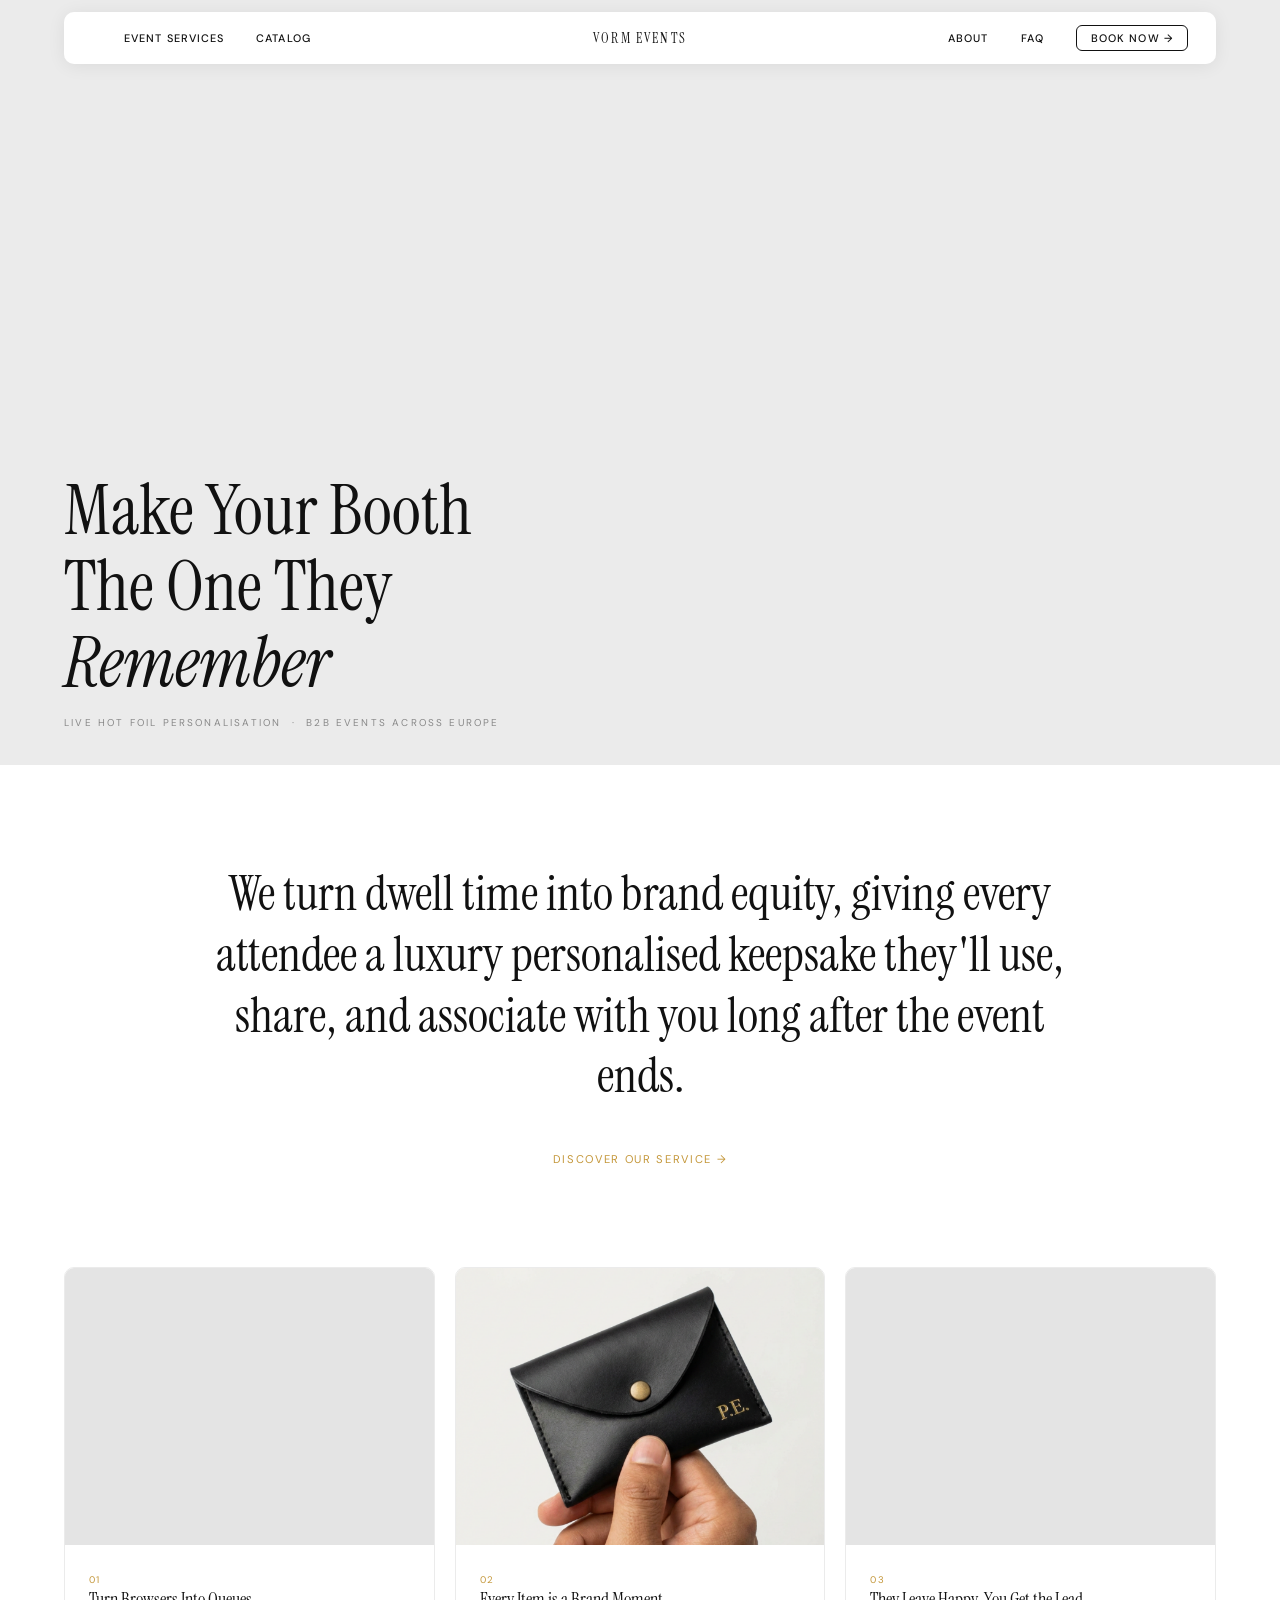
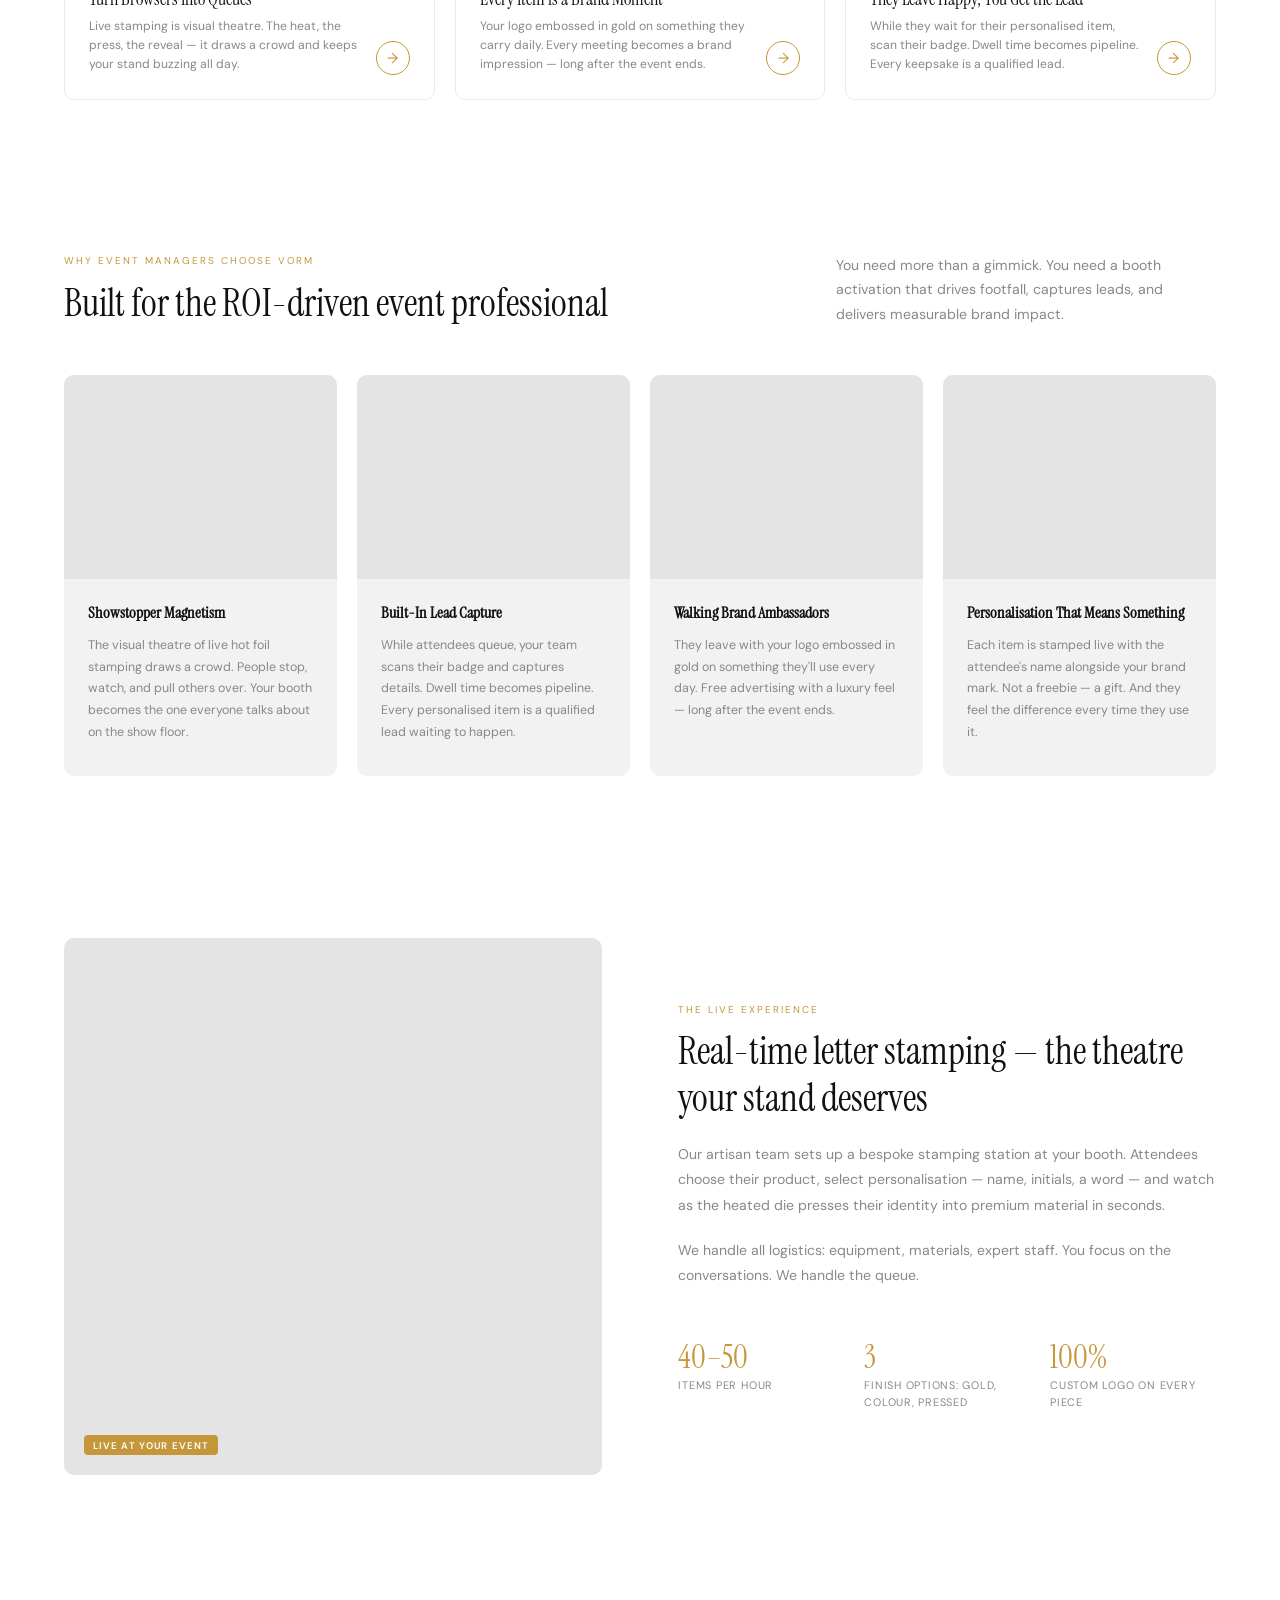
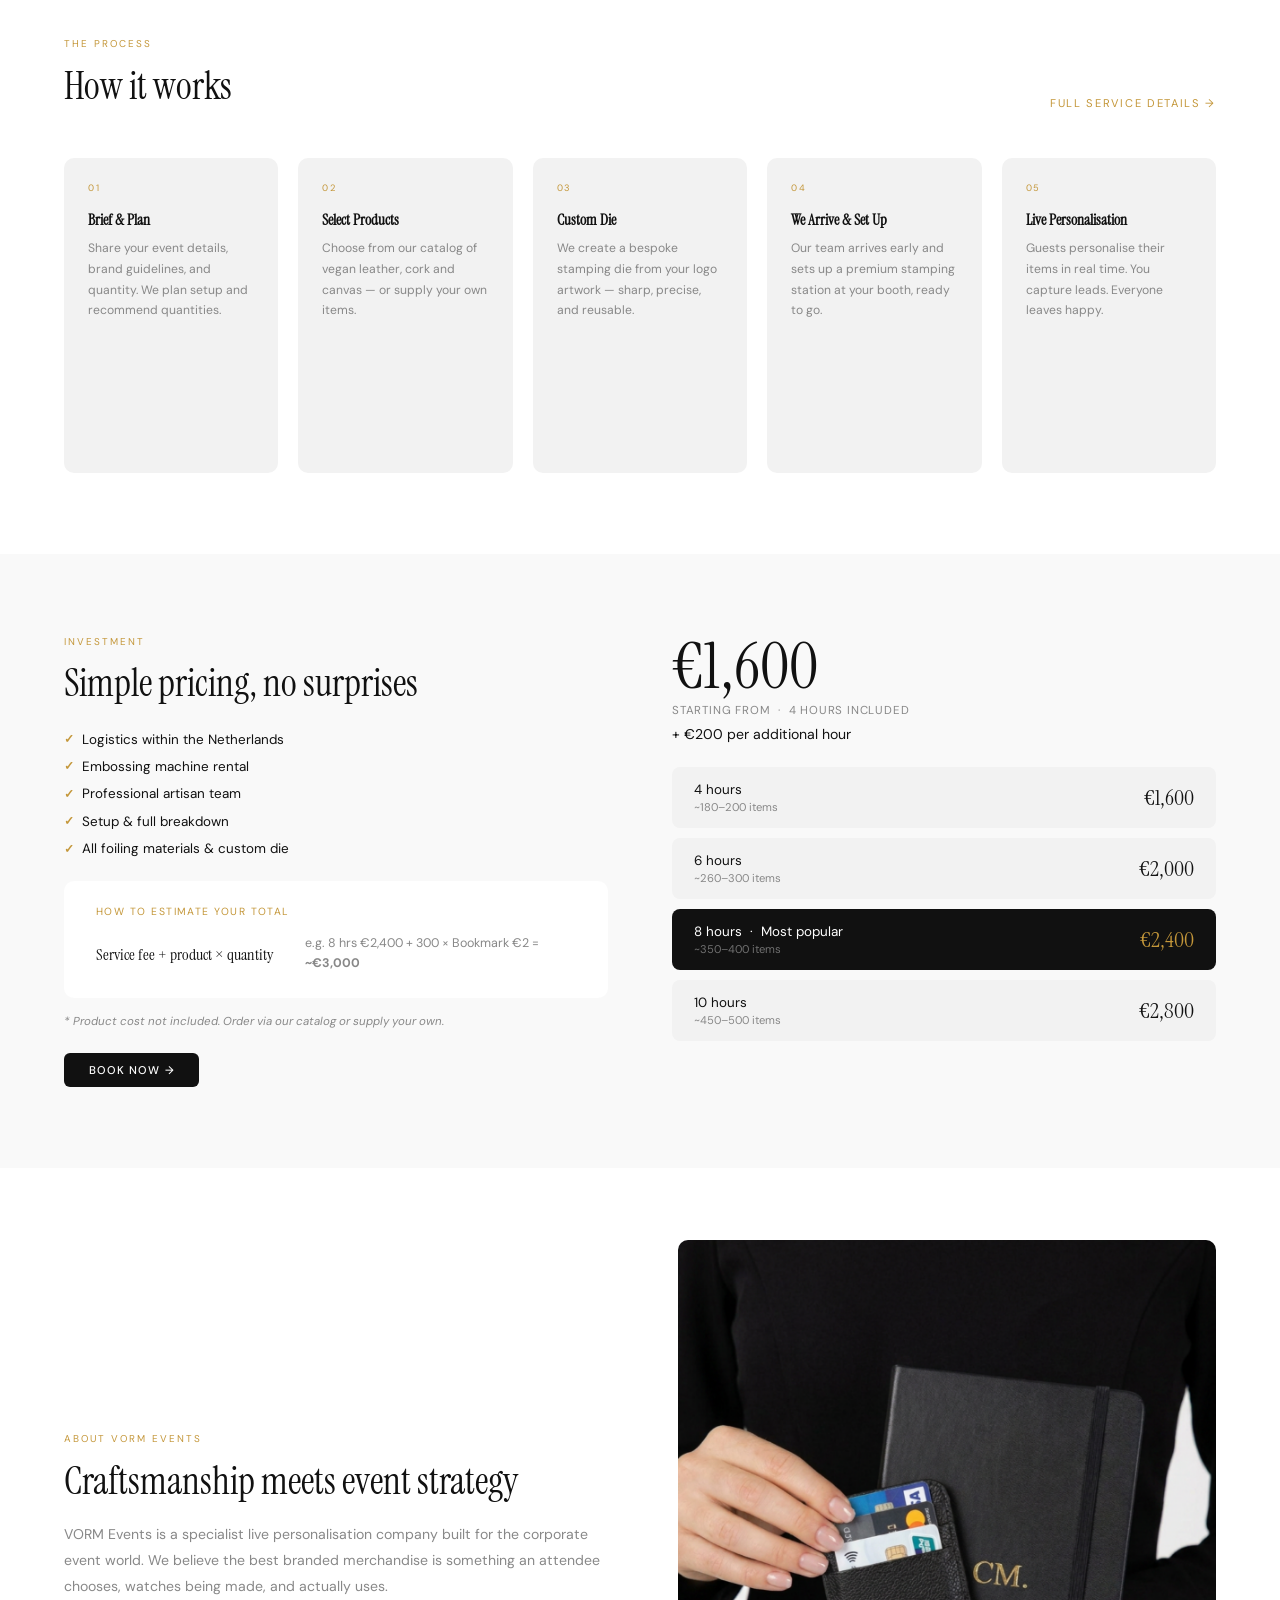
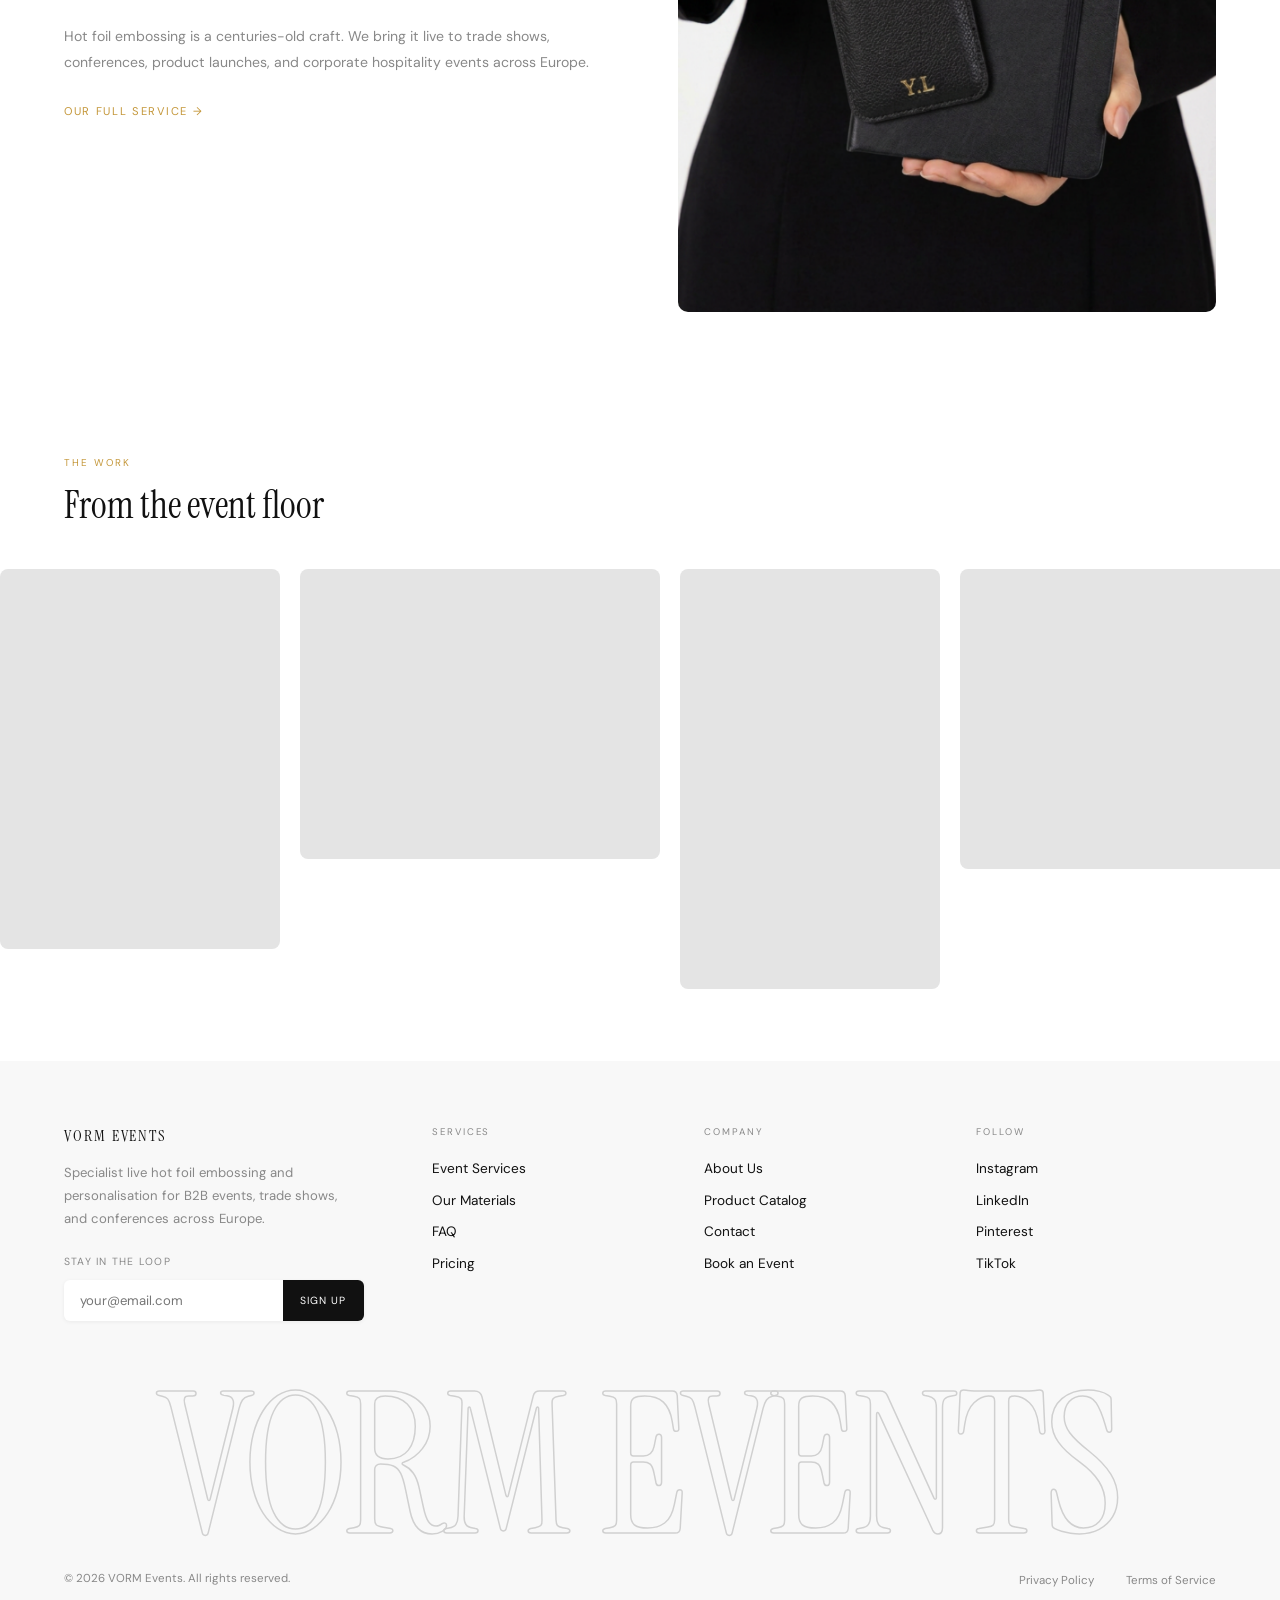
==== commit 47c731c8: "Update mobile nav, catalog, pricing, and UI refinements - Mobile: hamburger left, Book Now right, ho" ====
--- a/index.html
+++ b/index.html
@@ -12,6 +12,7 @@
   <!-- NAV -->
   <nav class="nav nav--hero-page" id="nav">
     <ul class="nav-left">
+      <li><button class="nav-hamburger" id="nav-hamburger" aria-label="Open menu"><span></span><span></span><span></span></button></li>
       <li><a class="nav-link" href="services.html">Event Services</a></li>
       <li><a class="nav-link" href="catalog.html">Catalog</a></li>
     </ul>
@@ -22,7 +23,6 @@
       <li><a class="nav-link" href="#about">About</a></li>
       <li><a class="nav-link" href="services.html#faq">FAQ</a></li>
       <li><a class="nav-link nav-cta" href="book-now.html">Book Now &rarr;</a></li>
-      <li><button class="nav-hamburger" id="nav-hamburger" aria-label="Open menu"><span></span><span></span><span></span></button></li>
     </ul>
   </nav>
 
--- a/css/styles.css
+++ b/css/styles.css
@@ -112,8 +112,17 @@
   align-items: center;
   gap: 0.5em;
   transition: all 0.22s;
+  white-space: nowrap;
 }
 .nav-cta:hover { background: var(--text); color: #fff; }
+
+@media (max-width: 900px) {
+  .nav-cta {
+    padding: 0.38em 0.85em;
+    font-size: 0.6rem;
+    letter-spacing: 0.05em;
+  }
+}
 
 /* ============================
    DROPDOWN — full 100vw panel
@@ -183,8 +192,8 @@
    ============================ */
 .hero {
   position: relative;
-  height: 90vh;
-  min-height: 560px;
+  height: 85vh;
+  min-height: 520px;
   overflow: hidden;
 }
 
@@ -278,7 +287,7 @@
 
 .value-title {
   font-family: 'Instrument Serif', serif;
-  font-size: clamp(1.5rem, 3.3vw, 3rem);
+  font-size: clamp(1.75rem, 3.8vw, 3.4rem);
   font-weight: 400;
   line-height: 1.25;
   color: var(--text);
@@ -1670,10 +1679,11 @@
 }
 
 @media (max-width: 900px) {
-  .nav-left { display: none; }
+  .nav-left { display: flex; }
+  .nav-left .nav-link { display: none; }   /* hide text links, keep hamburger */
   .nav-hamburger { display: flex; }
   .nav-right .nav-link:not(.nav-cta) { display: none; }
-  .nav-cta { display: none; }
+  .nav-cta { display: flex; }              /* show Book Now on right */
   .service-cards { grid-template-columns: 1fr; max-width: 480px; margin: 0 auto; }
   .live-inner, .about-strip-inner, .pricing-inner, .capacity-inner, .personalisation-inner { grid-template-columns: 1fr; }
   .why-header { grid-template-columns: 1fr; }
@@ -1683,10 +1693,13 @@
 
 @media (max-width: 680px) {
   .catalog-grid { grid-template-columns: repeat(2, 1fr); }
-  .how-steps { grid-template-columns: repeat(2, 1fr); }
+  .how-steps { grid-template-columns: 1fr; }
+  .how-step { min-height: unset; }                    /* hug content height */
+  .pricing-layout { grid-template-columns: 1fr; }     /* top-to-bottom */
   .live-stats { grid-template-columns: 1fr; gap: 1rem; }
   .finishing-options { grid-template-columns: 1fr; }
-  .footer-top { grid-template-columns: 1fr; }
+  .footer-top { grid-template-columns: 1fr 1fr; }     /* 2 columns */
+  .footer-top > div:first-child { grid-column: 1 / -1; } /* brand full width */
   .why-grid { grid-template-columns: 1fr; }
   .catalog-info-grid { grid-template-columns: 1fr; }
   .hero-links { flex-direction: column; gap: 1rem; }
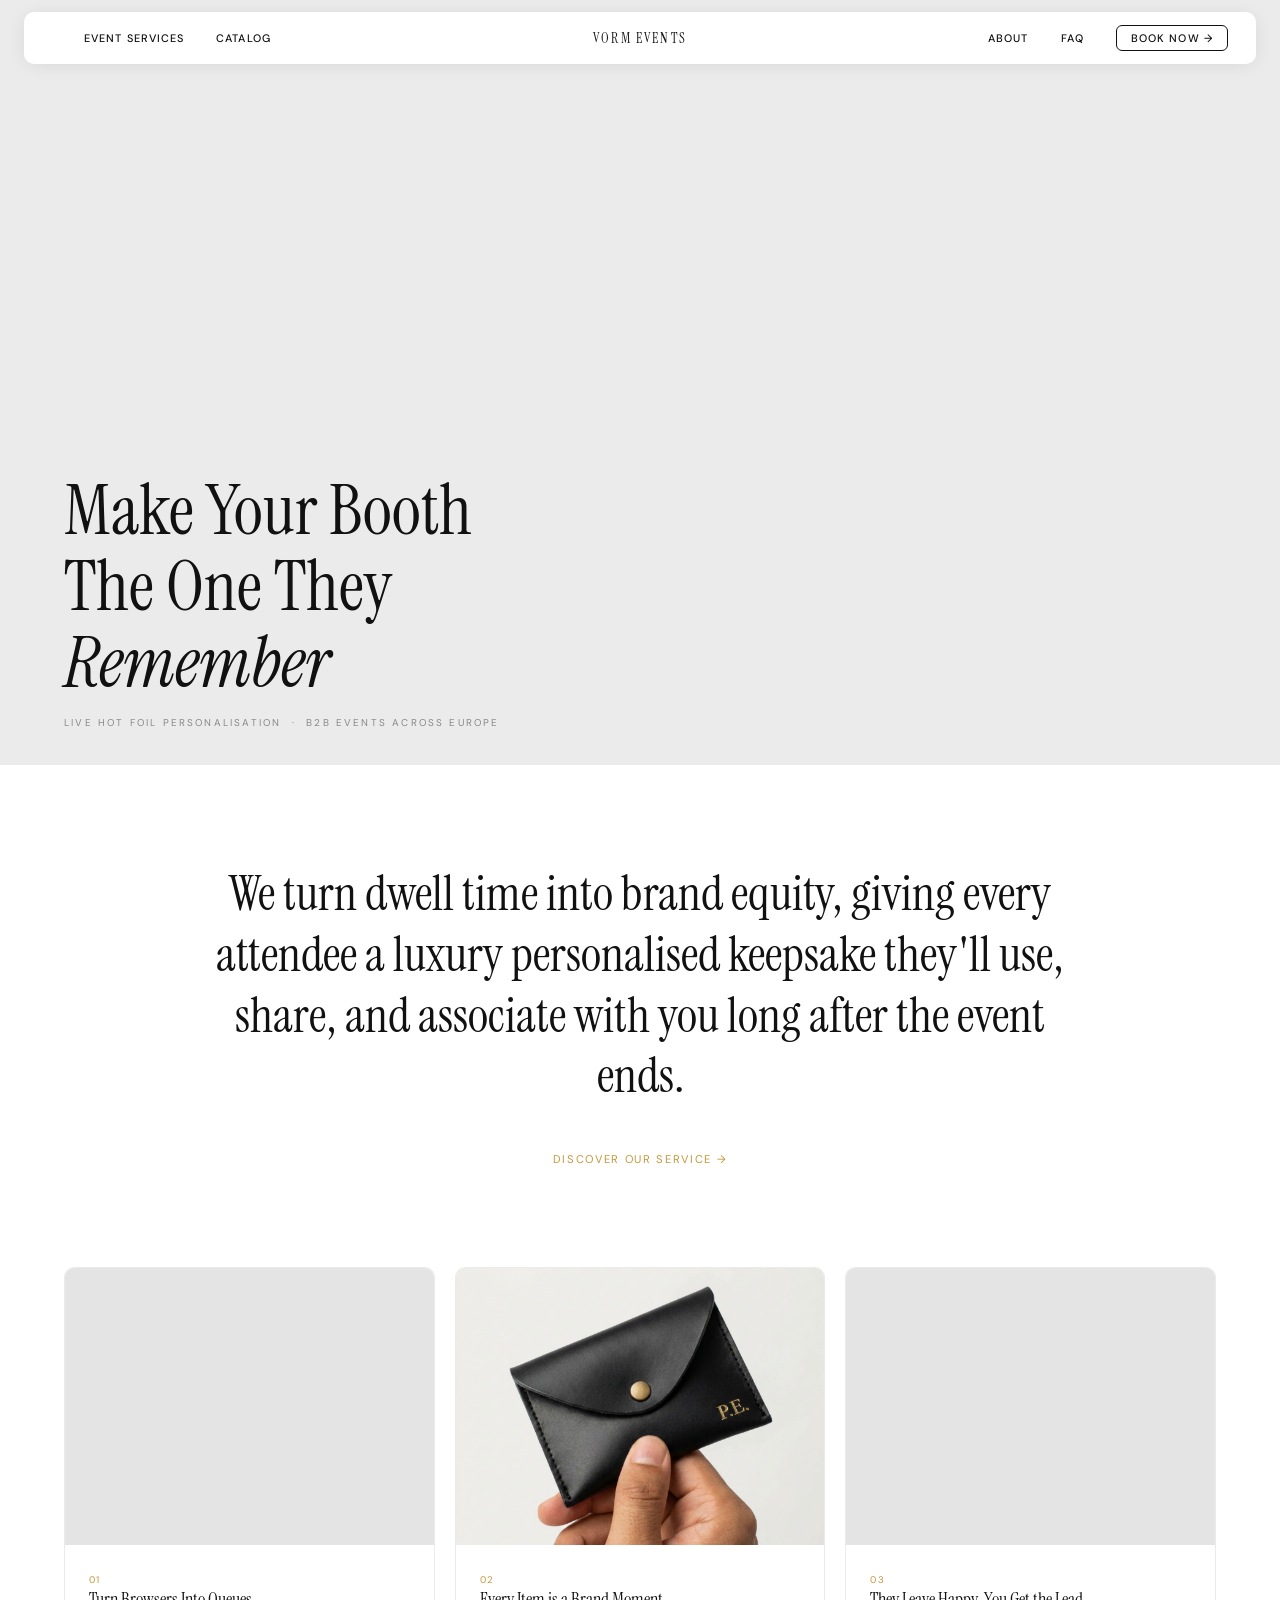
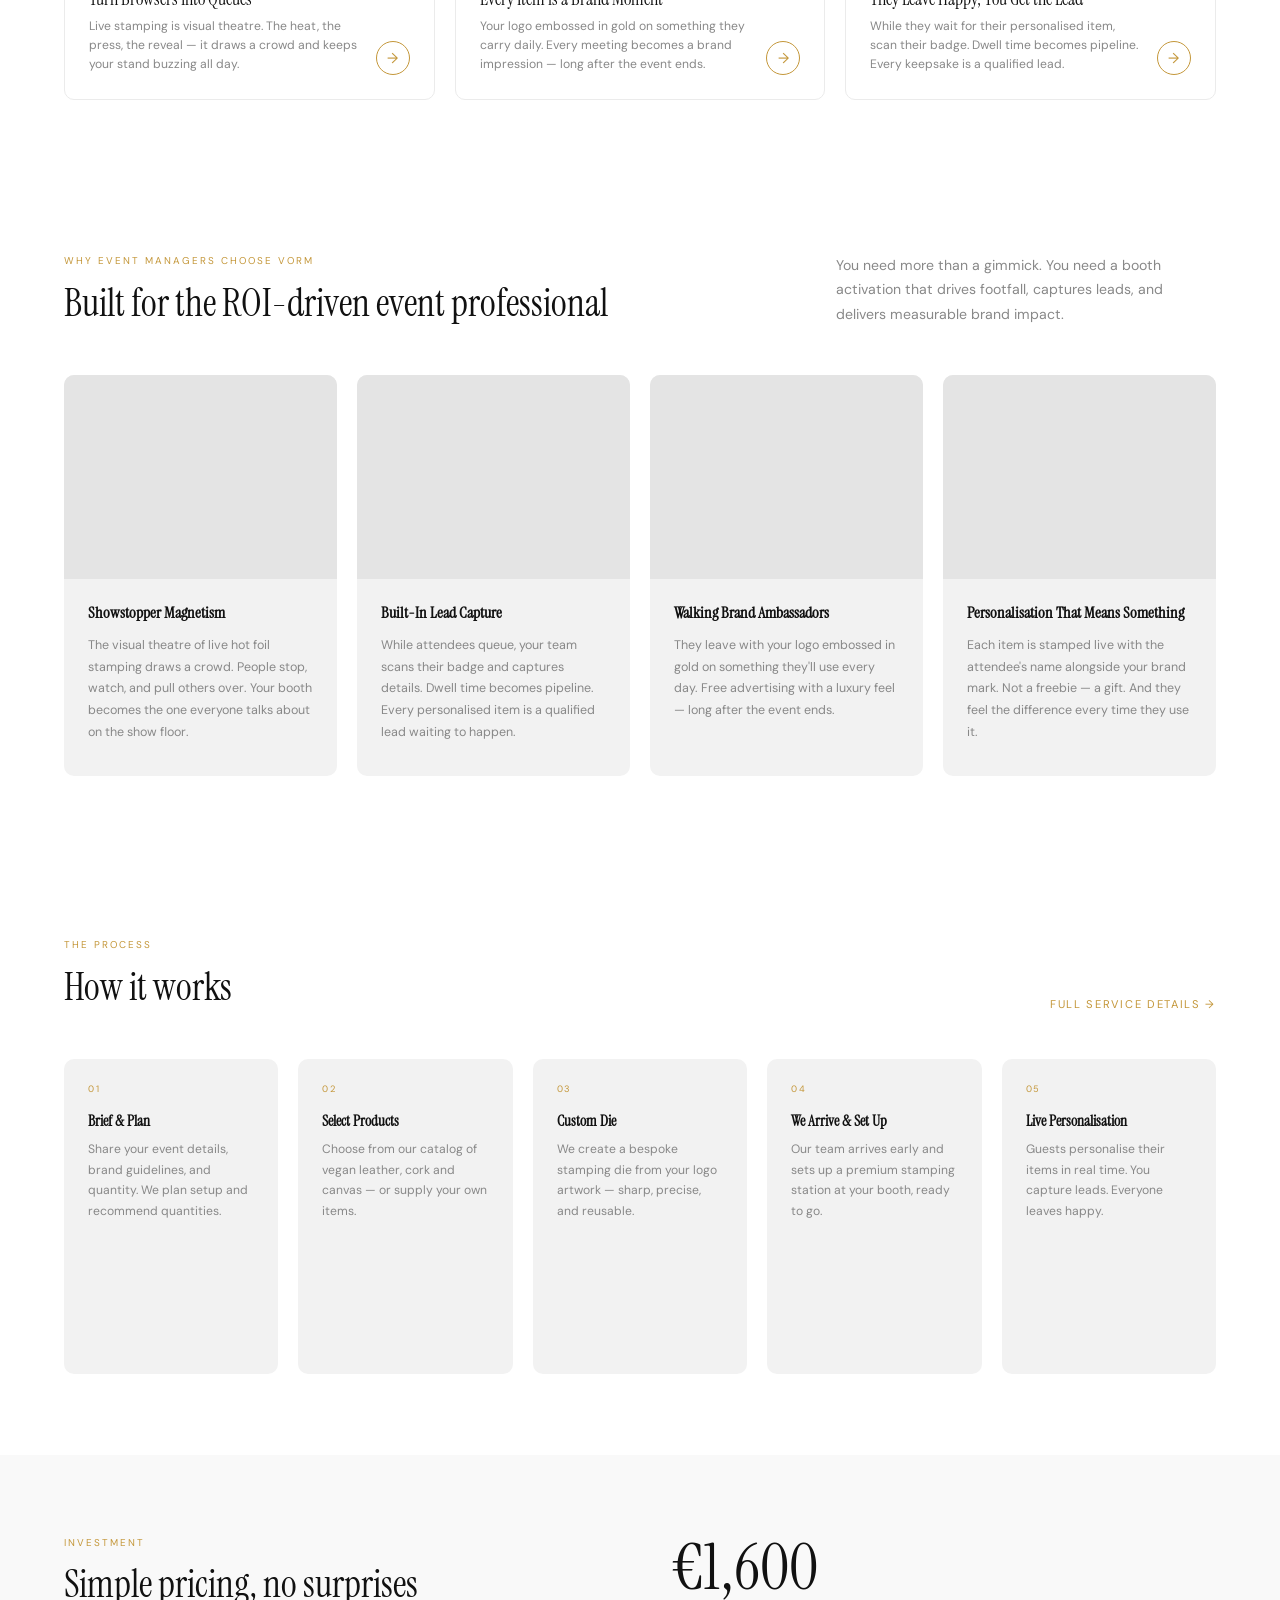
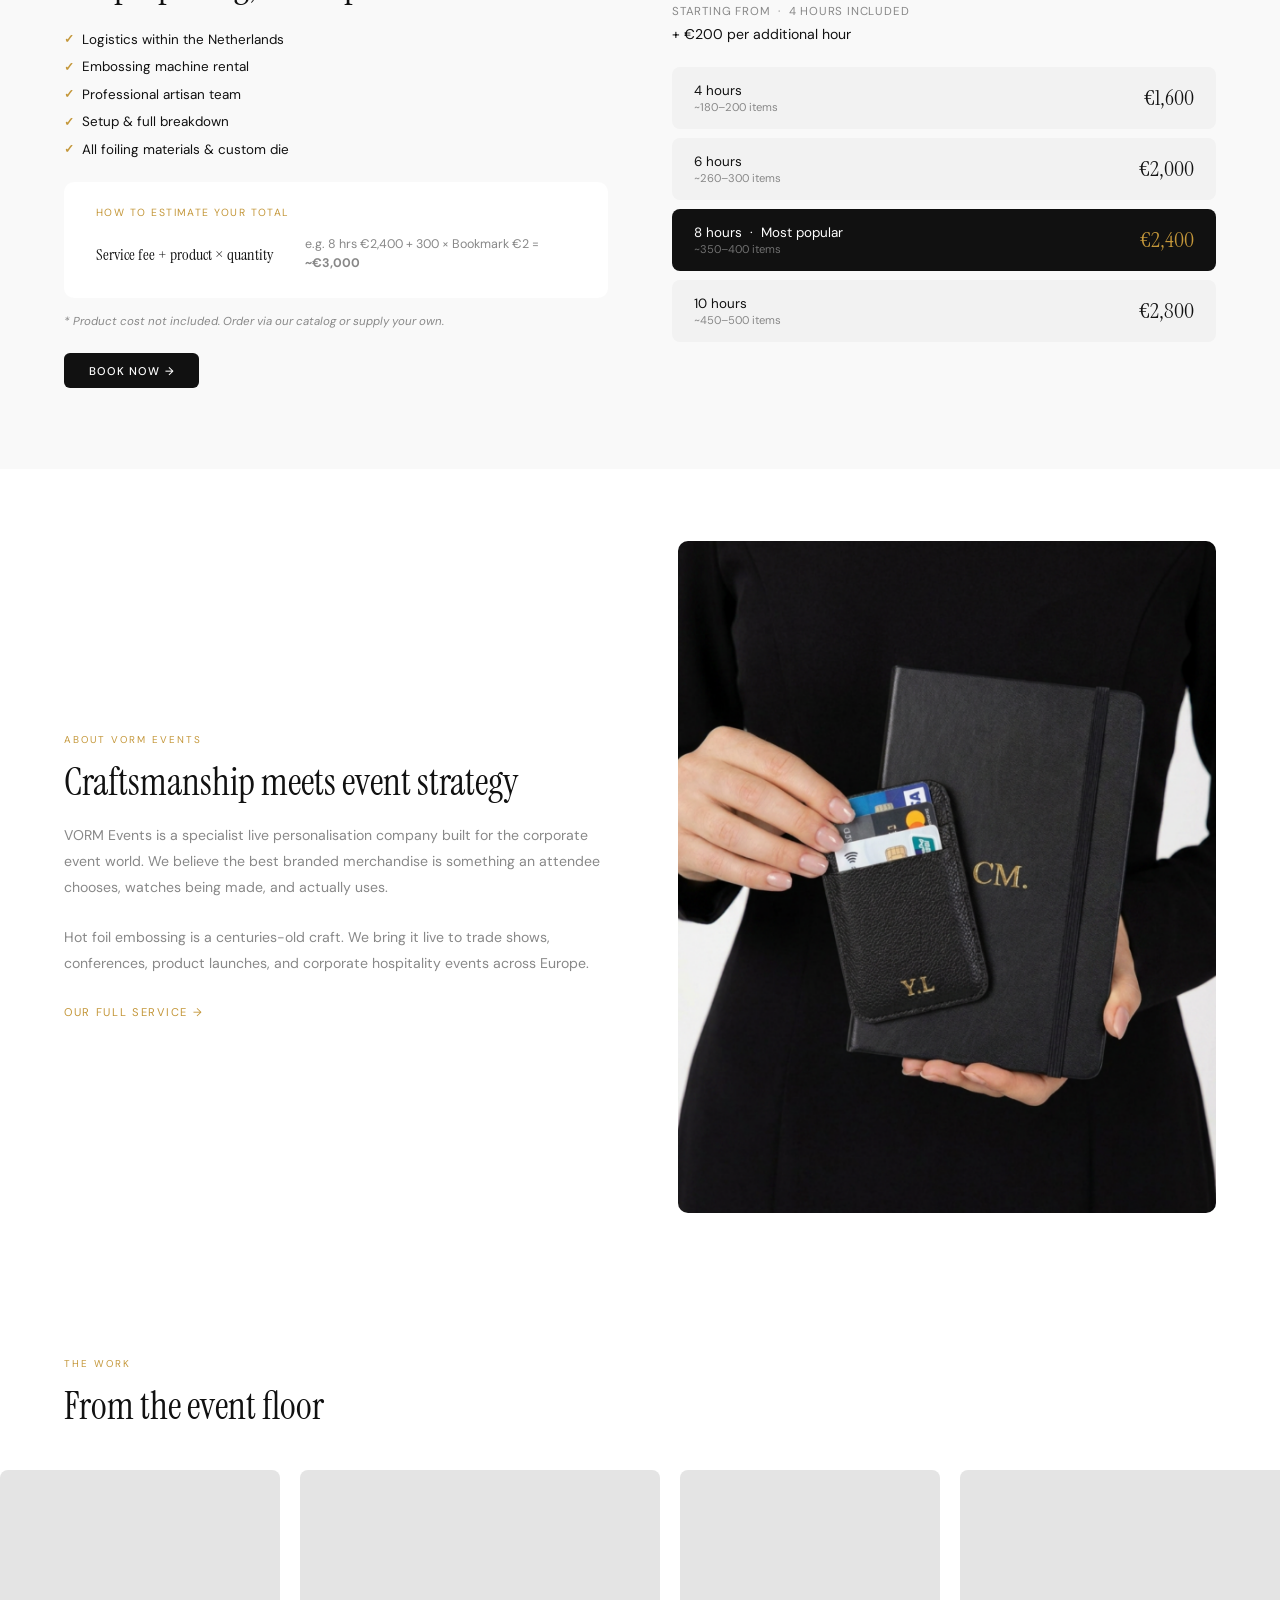
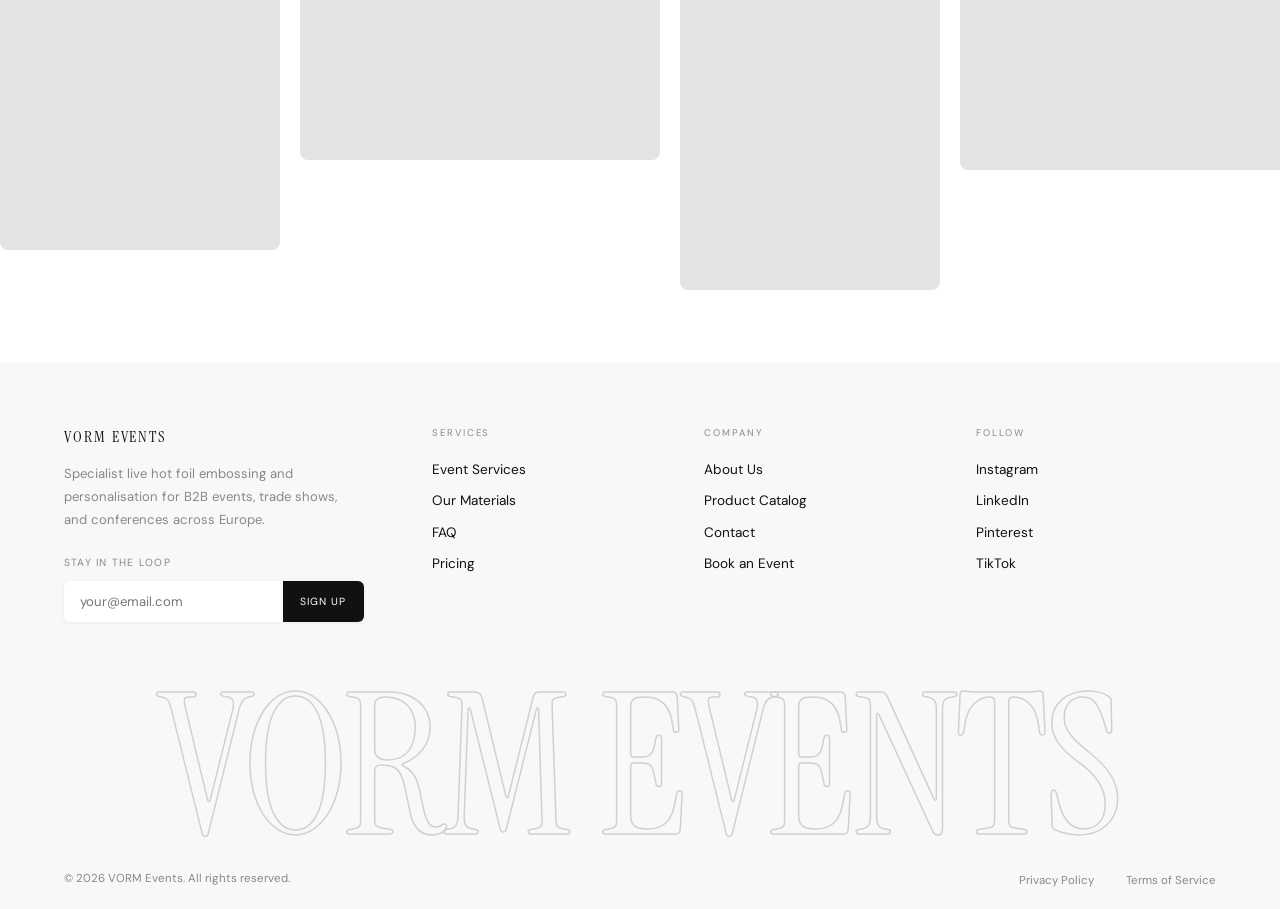
==== commit e87b1b80: "Nav margin tighter, form single-column, remove live experience section Co-Authored-By: Claude Sonnet" ====
--- a/index.html
+++ b/index.html
@@ -145,36 +145,6 @@
         <div class="why-card-body">
           <h3 class="why-card-title">Personalisation That Means Something</h3>
           <p class="why-card-text">Each item is stamped live with the attendee's name alongside your brand mark. Not a freebie — a gift. And they feel the difference every time they use it.</p>
-        </div>
-      </div>
-    </div>
-  </section>
-
-
-  <!-- LIVE EXPERIENCE -->
-  <section class="live-section">
-    <div class="live-inner">
-      <div class="live-visual">
-        <span class="live-badge">Live at Your Event</span>
-      </div>
-      <div class="live-content">
-        <p class="section-eyebrow">The Live Experience</p>
-        <h2 class="live-title">Real-time letter stamping — the theatre your stand deserves</h2>
-        <p class="live-text">Our artisan team sets up a bespoke stamping station at your booth. Attendees choose their product, select personalisation — name, initials, a word — and watch as the heated die presses their identity into premium material in seconds.</p>
-        <p class="live-text">We handle all logistics: equipment, materials, expert staff. You focus on the conversations. We handle the queue.</p>
-        <div class="live-stats">
-          <div>
-            <div class="live-stat-num">40–50</div>
-            <div class="live-stat-label">items per hour</div>
-          </div>
-          <div>
-            <div class="live-stat-num">3</div>
-            <div class="live-stat-label">finish options: gold, colour, pressed</div>
-          </div>
-          <div>
-            <div class="live-stat-num">100%</div>
-            <div class="live-stat-label">custom logo on every piece</div>
-          </div>
         </div>
       </div>
     </div>
--- a/css/styles.css
+++ b/css/styles.css
@@ -38,8 +38,8 @@
 .nav {
   position: fixed;
   top: var(--nav-top);
-  left: var(--pad);
-  right: var(--pad);
+  left: clamp(0.75rem, 2vw, 1.5rem);
+  right: clamp(0.75rem, 2vw, 1.5rem);
   height: var(--nav-h);
   display: flex;
   align-items: center;
@@ -1694,8 +1694,9 @@
 @media (max-width: 680px) {
   .catalog-grid { grid-template-columns: repeat(2, 1fr); }
   .how-steps { grid-template-columns: 1fr; }
-  .how-step { min-height: unset; }                    /* hug content height */
-  .pricing-layout { grid-template-columns: 1fr; }     /* top-to-bottom */
+  .how-step { min-height: unset; }
+  .pricing-layout { grid-template-columns: 1fr; }
+  .book-form-wrap { grid-template-columns: 1fr; }     /* top-to-bottom */
   .live-stats { grid-template-columns: 1fr; gap: 1rem; }
   .finishing-options { grid-template-columns: 1fr; }
   .footer-top { grid-template-columns: 1fr 1fr; }     /* 2 columns */
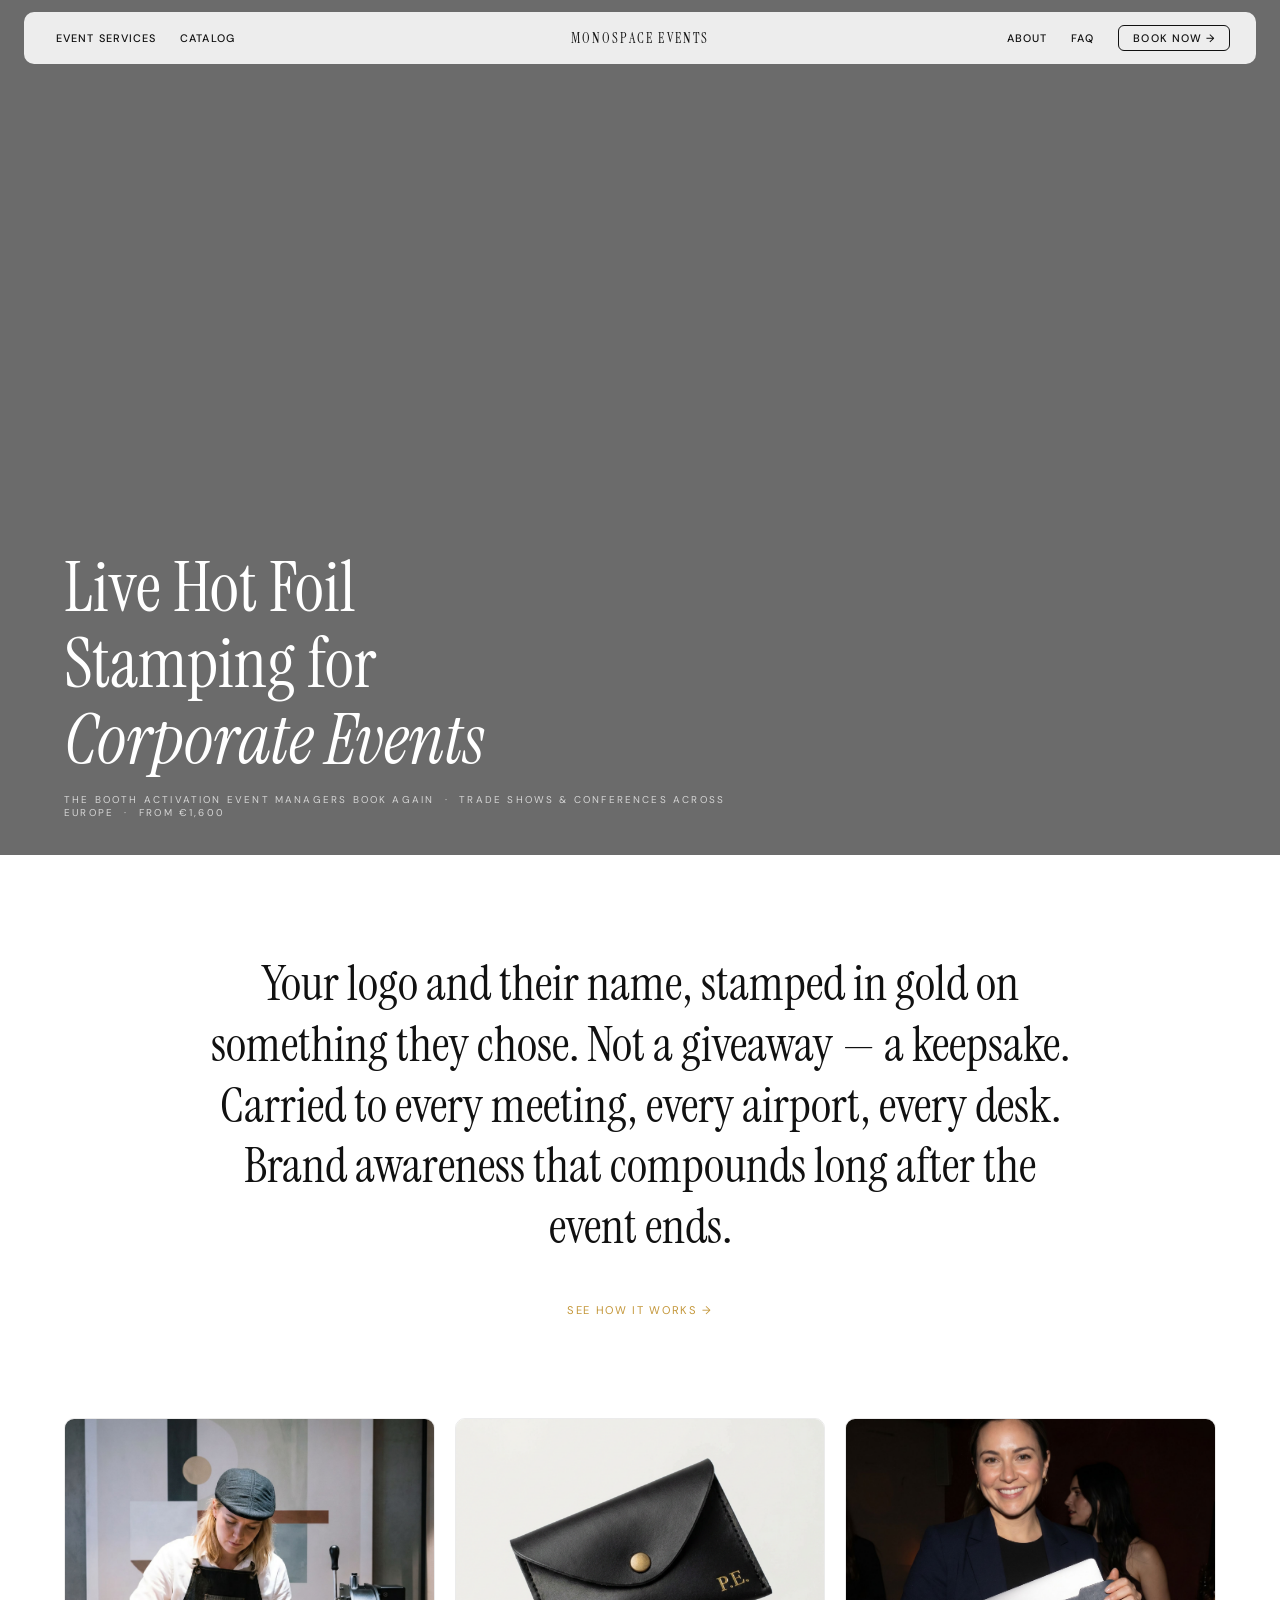
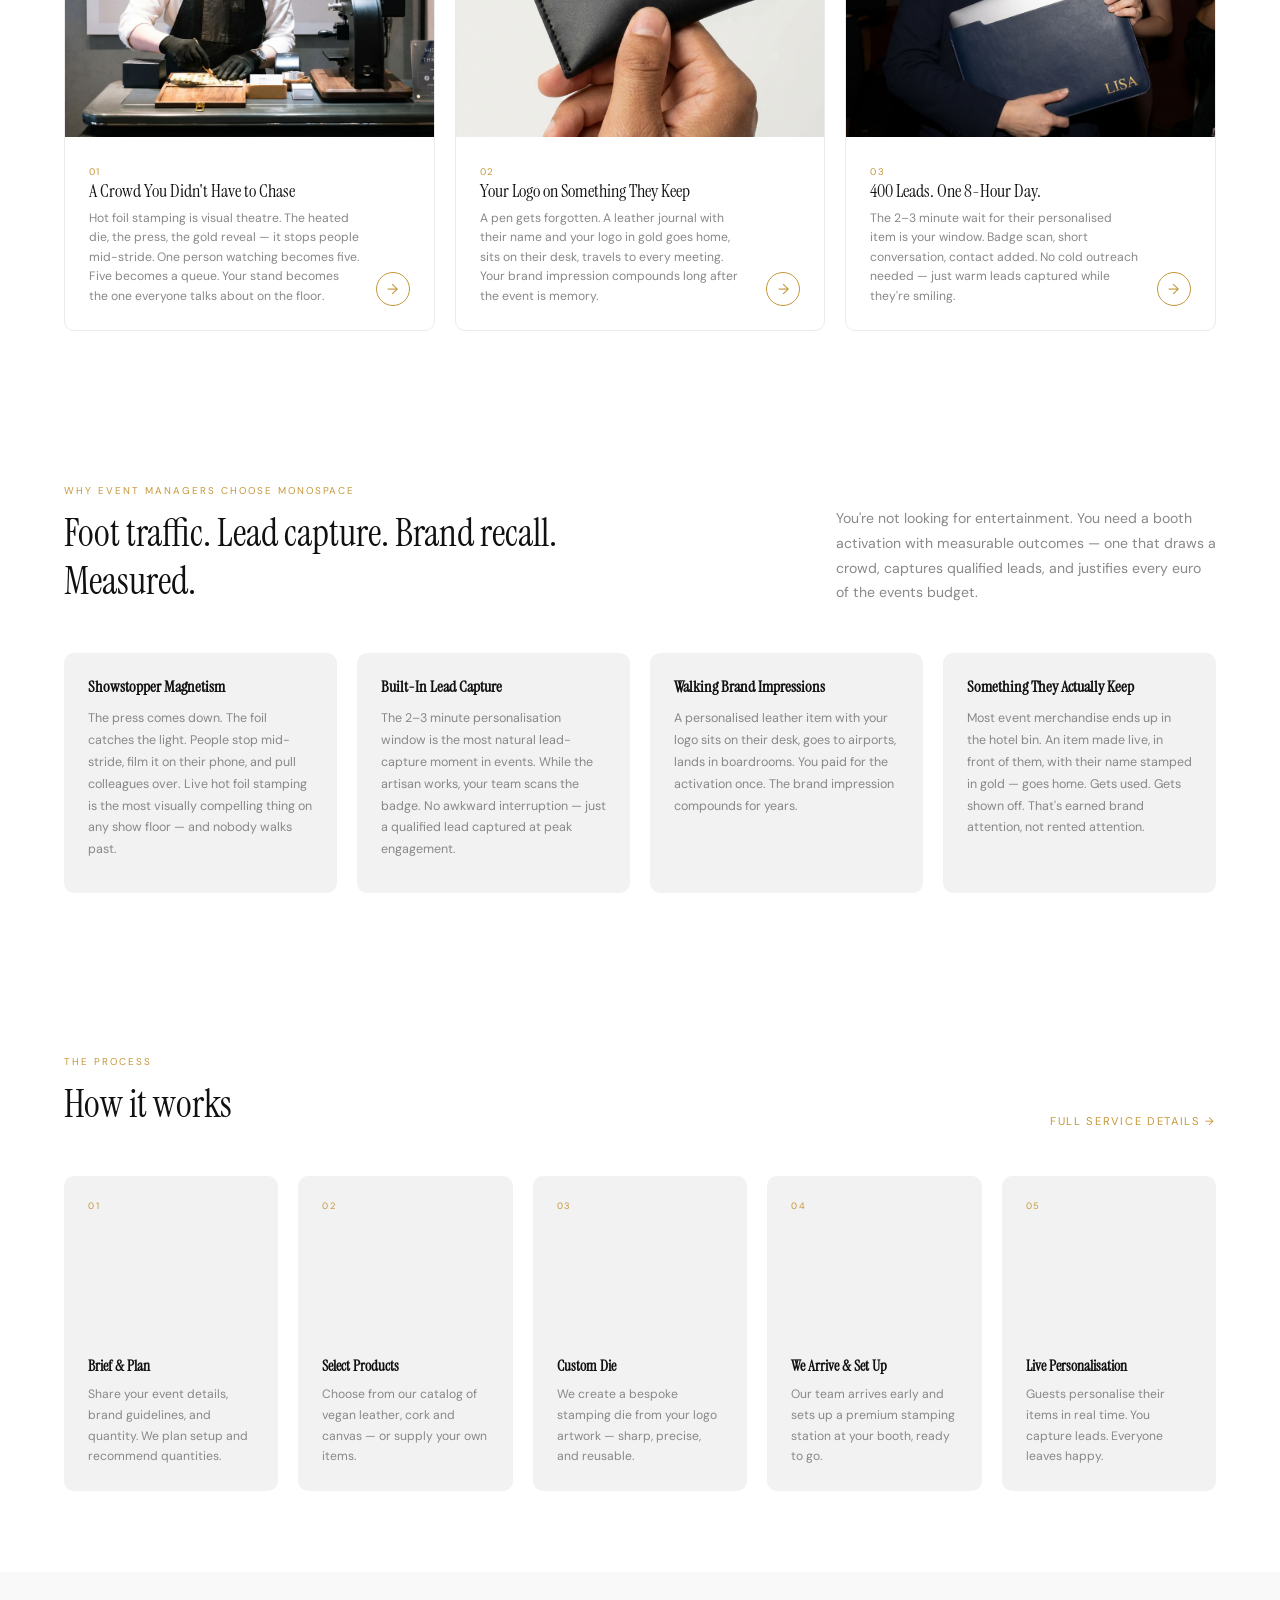
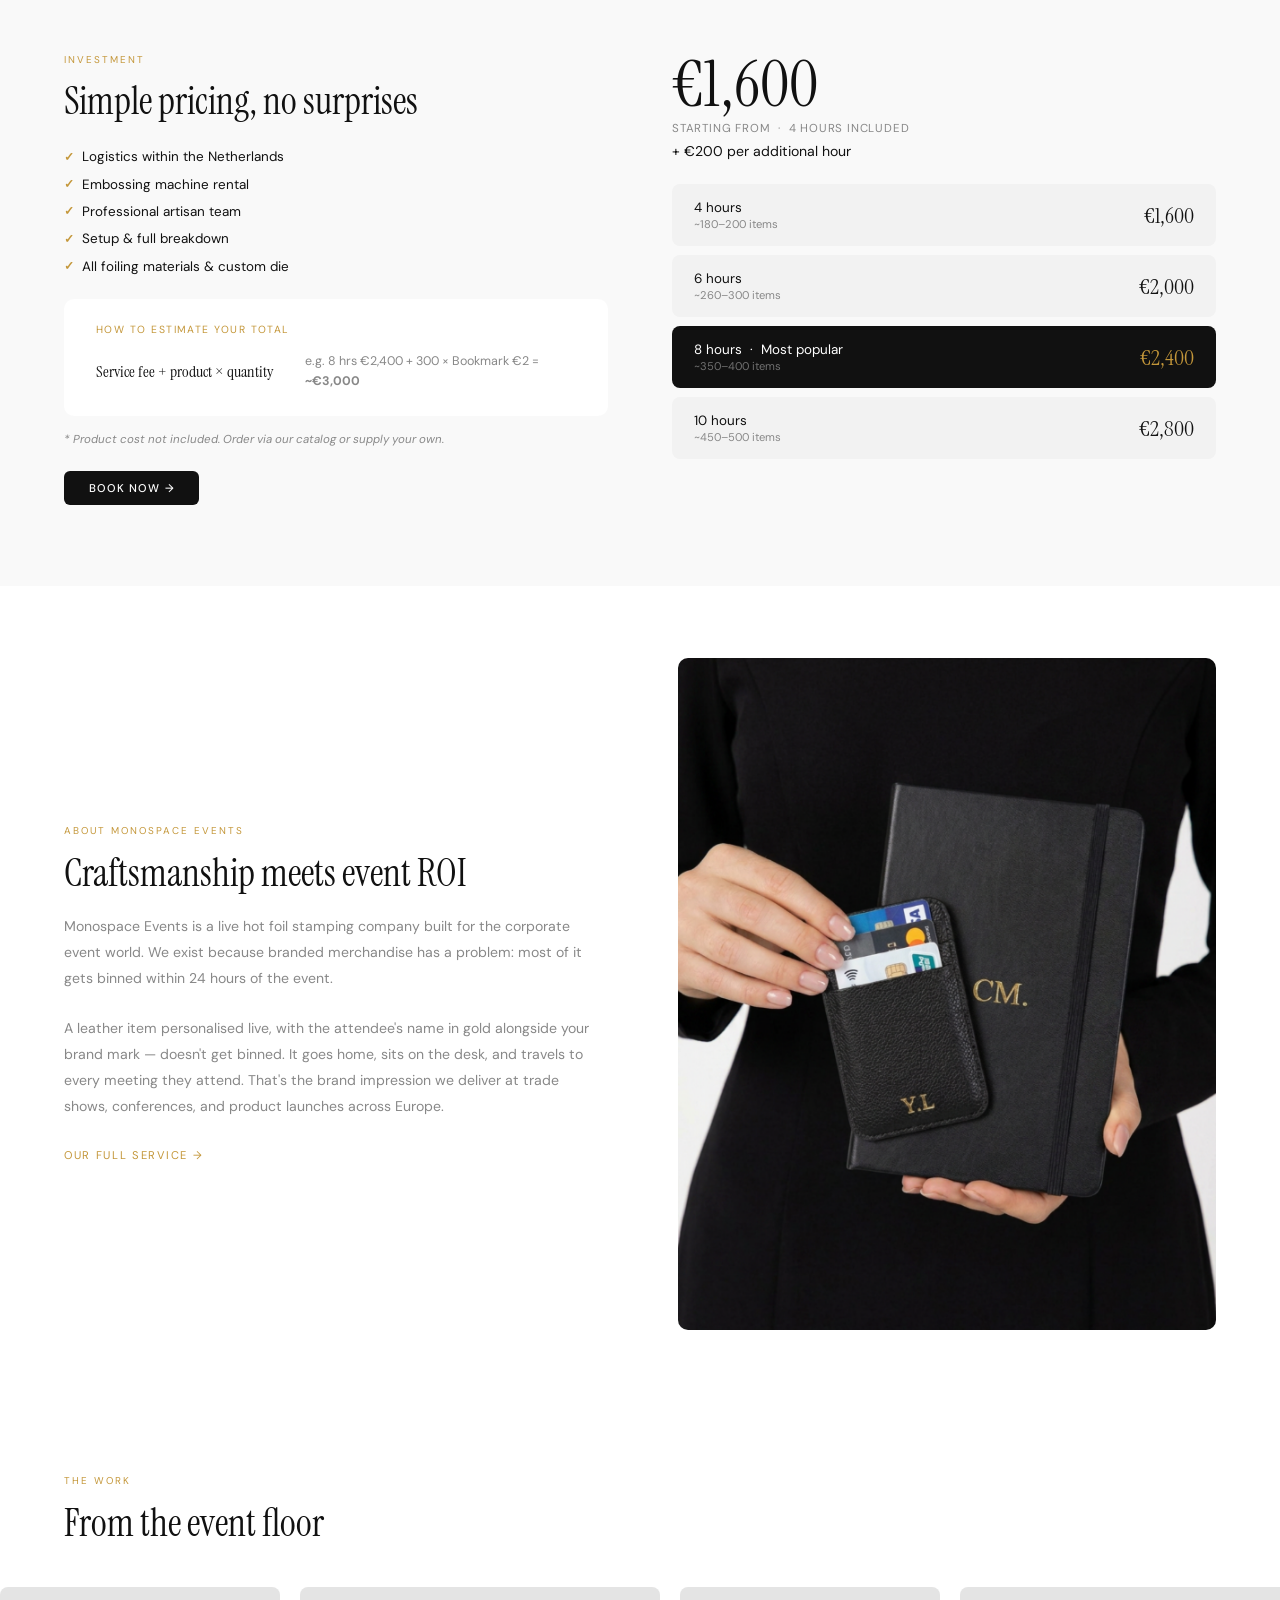
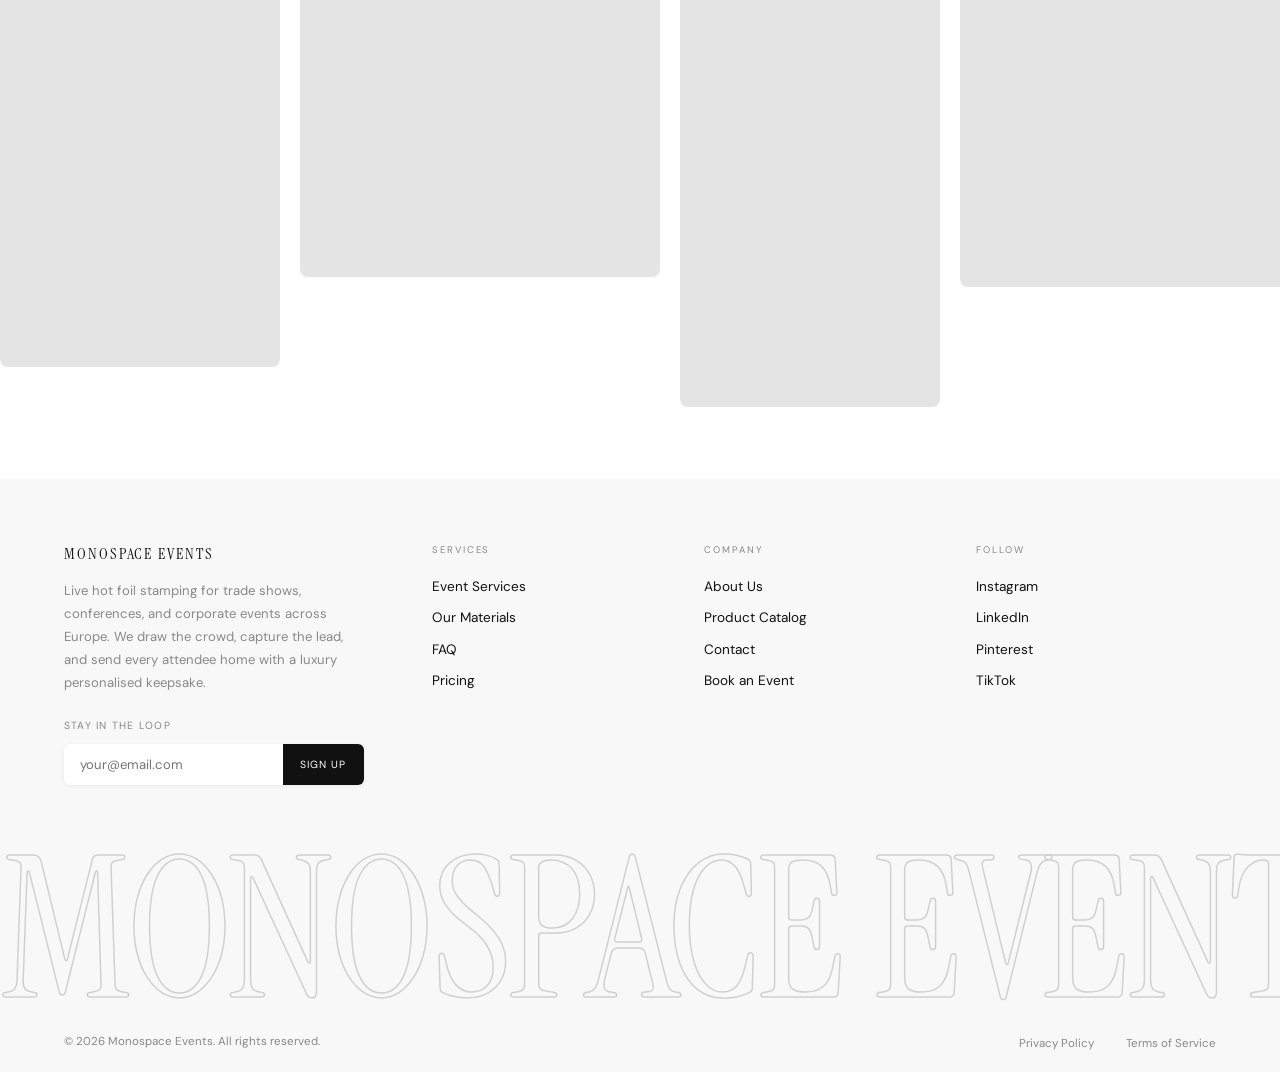
==== commit 885ec1e8: "Rebrand to Monospace Events, rewrite copy, new hero image and UI refinements - Rename VORM Events → " ====
--- a/index.html
+++ b/index.html
@@ -3,8 +3,8 @@
 <head>
   <meta charset="UTF-8" />
   <meta name="viewport" content="width=device-width, initial-scale=1.0" />
-  <title>VORM Events — Live Hot Foil Personalisation for B2B Events</title>
-  <meta name="description" content="VORM Events delivers live hot foil embossing at corporate events, trade shows & conferences. From €1,600." />
+  <title>Live Hot Foil Stamping for Trade Shows & Corporate Events | Monospace Events</title>
+  <meta name="description" content="Live hot foil stamping at your next trade show, conference, or corporate event. Draws crowds, captures leads, and sends every attendee home with a luxury personalised keepsake. Across Europe. From €1,600." />
   <link rel="stylesheet" href="css/styles.css" />
 </head>
 <body>
@@ -17,7 +17,7 @@
       <li><a class="nav-link" href="catalog.html">Catalog</a></li>
     </ul>
 
-    <a class="nav-logo" href="index.html">Vorm Events</a>
+    <a class="nav-logo" href="index.html">Monospace Events</a>
 
     <ul class="nav-right">
       <li><a class="nav-link" href="#about">About</a></li>
@@ -30,7 +30,7 @@
   <div class="mob-menu" id="mob-menu">
     <div class="mob-menu-head">
       <button class="mob-close" id="mob-close">&times;</button>
-      <span class="mob-logo">Vorm Events</span>
+      <span class="mob-logo">Monospace Events</span>
       <div class="mob-spacer"></div>
     </div>
     <nav class="mob-nav">
@@ -49,8 +49,8 @@
     <div class="hero-bg"></div>
     <div class="hero-body">
       <div class="hero-content">
-        <h1 class="hero-title">Make Your Booth<br>The One They<br><em>Remember</em></h1>
-        <p class="hero-subtitle">Live hot foil personalisation &nbsp;&middot;&nbsp; B2B events across Europe</p>
+        <h1 class="hero-title">Live Hot Foil<br>Stamping for<br><em>Corporate Events</em></h1>
+        <p class="hero-subtitle">The booth activation event managers book again &nbsp;&middot;&nbsp; Trade shows &amp; conferences across Europe &nbsp;&middot;&nbsp; From €1,600</p>
       </div>
     </div>
   </section>
@@ -60,11 +60,11 @@
   <section class="value-section">
     <div class="value-inner">
       <h2 class="value-title">
-        We turn dwell time into brand equity, giving every attendee a luxury
-        personalised keepsake they'll use, share, and associate with you
-        long after the event ends.
+        Your logo and their name, stamped in gold on something they chose.
+        Not a giveaway — a keepsake. Carried to every meeting, every airport,
+        every desk. Brand awareness that compounds long after the event ends.
       </h2>
-      <a class="value-cta" href="services.html">Discover our service &rarr;</a>
+      <a class="value-cta" href="services.html">See how it works &rarr;</a>
     </div>
   </section>
 
@@ -72,12 +72,14 @@
   <!-- SERVICE CARDS — outcome focus, white bg -->
   <div class="service-cards">
     <a class="service-card" href="services.html#foot-traffic">
-      <div class="service-img-wrap"></div>
+      <div class="service-img-wrap">
+        <img src="assets/products/artisan-stamping.png" alt="Artisan operating hot foil stamping machine at event" loading="lazy" style="width:100%;height:100%;object-fit:cover;" />
+      </div>
       <div class="service-card-foot">
         <div>
           <span class="service-card-tag">01</span>
-          <h3 class="service-card-title">Turn Browsers Into Queues</h3>
-          <p class="service-card-desc">Live stamping is visual theatre. The heat, the press, the reveal — it draws a crowd and keeps your stand buzzing all day.</p>
+          <h3 class="service-card-title">A Crowd You Didn't Have to Chase</h3>
+          <p class="service-card-desc">Hot foil stamping is visual theatre. The heated die, the press, the gold reveal — it stops people mid-stride. One person watching becomes five. Five becomes a queue. Your stand becomes the one everyone talks about on the floor.</p>
         </div>
         <div class="arrow-btn">&#8594;</div>
       </div>
@@ -89,19 +91,21 @@
       <div class="service-card-foot">
         <div>
           <span class="service-card-tag">02</span>
-          <h3 class="service-card-title">Every Item is a Brand Moment</h3>
-          <p class="service-card-desc">Your logo embossed in gold on something they carry daily. Every meeting becomes a brand impression — long after the event ends.</p>
+          <h3 class="service-card-title">Your Logo on Something They Keep</h3>
+          <p class="service-card-desc">A pen gets forgotten. A leather journal with their name and your logo in gold goes home, sits on their desk, travels to every meeting. Your brand impression compounds long after the event is memory.</p>
         </div>
         <div class="arrow-btn">&#8594;</div>
       </div>
     </a>
     <a class="service-card" href="services.html#lead-capture">
-      <div class="service-img-wrap"></div>
+      <div class="service-img-wrap">
+        <img src="assets/products/lead-capture.png" alt="Happy attendee with personalised leather laptop sleeve" loading="lazy" style="width:100%;height:100%;object-fit:cover;" />
+      </div>
       <div class="service-card-foot">
         <div>
           <span class="service-card-tag">03</span>
-          <h3 class="service-card-title">They Leave Happy, You Get the Lead</h3>
-          <p class="service-card-desc">While they wait for their personalised item, scan their badge. Dwell time becomes pipeline. Every keepsake is a qualified lead.</p>
+          <h3 class="service-card-title">400 Leads. One 8-Hour Day.</h3>
+          <p class="service-card-desc">The 2–3 minute wait for their personalised item is your window. Badge scan, short conversation, contact added. No cold outreach needed — just warm leads captured while they're smiling.</p>
         </div>
         <div class="arrow-btn">&#8594;</div>
       </div>
@@ -109,42 +113,38 @@
   </div>
 
 
-  <!-- WHY VORM — 4 cards, taller, image placeholder on top -->
+  <!-- WHY MONOSPACE — 4 cards, taller, image placeholder on top -->
   <section class="why-section">
     <div class="why-header">
       <div>
-        <p class="section-eyebrow">Why Event Managers Choose VORM</p>
-        <h2 class="why-title">Built for the ROI-driven event professional</h2>
-      </div>
-      <p class="why-subtitle">You need more than a gimmick. You need a booth activation that drives footfall, captures leads, and delivers measurable brand impact.</p>
+        <p class="section-eyebrow">Why Event Managers Choose MONOSPACE</p>
+        <h2 class="why-title">Foot traffic. Lead capture. Brand recall. Measured.</h2>
+      </div>
+      <p class="why-subtitle">You're not looking for entertainment. You need a booth activation with measurable outcomes — one that draws a crowd, captures qualified leads, and justifies every euro of the events budget.</p>
     </div>
     <div class="why-grid">
       <div class="why-card">
-        <div class="why-card-ph"></div>
         <div class="why-card-body">
           <h3 class="why-card-title">Showstopper Magnetism</h3>
-          <p class="why-card-text">The visual theatre of live hot foil stamping draws a crowd. People stop, watch, and pull others over. Your booth becomes the one everyone talks about on the show floor.</p>
+          <p class="why-card-text">The press comes down. The foil catches the light. People stop mid-stride, film it on their phone, and pull colleagues over. Live hot foil stamping is the most visually compelling thing on any show floor — and nobody walks past.</p>
         </div>
       </div>
       <div class="why-card">
-        <div class="why-card-ph"></div>
         <div class="why-card-body">
           <h3 class="why-card-title">Built-In Lead Capture</h3>
-          <p class="why-card-text">While attendees queue, your team scans their badge and captures details. Dwell time becomes pipeline. Every personalised item is a qualified lead waiting to happen.</p>
+          <p class="why-card-text">The 2–3 minute personalisation window is the most natural lead-capture moment in events. While the artisan works, your team scans the badge. No awkward interruption — just a qualified lead captured at peak engagement.</p>
         </div>
       </div>
       <div class="why-card">
-        <div class="why-card-ph"></div>
         <div class="why-card-body">
-          <h3 class="why-card-title">Walking Brand Ambassadors</h3>
-          <p class="why-card-text">They leave with your logo embossed in gold on something they'll use every day. Free advertising with a luxury feel — long after the event ends.</p>
+          <h3 class="why-card-title">Walking Brand Impressions</h3>
+          <p class="why-card-text">A personalised leather item with your logo sits on their desk, goes to airports, lands in boardrooms. You paid for the activation once. The brand impression compounds for years.</p>
         </div>
       </div>
       <div class="why-card">
-        <div class="why-card-ph"></div>
         <div class="why-card-body">
-          <h3 class="why-card-title">Personalisation That Means Something</h3>
-          <p class="why-card-text">Each item is stamped live with the attendee's name alongside your brand mark. Not a freebie — a gift. And they feel the difference every time they use it.</p>
+          <h3 class="why-card-title">Something They Actually Keep</h3>
+          <p class="why-card-text">Most event merchandise ends up in the hotel bin. An item made live, in front of them, with their name stamped in gold — goes home. Gets used. Gets shown off. That's earned brand attention, not rented attention.</p>
         </div>
       </div>
     </div>
@@ -264,14 +264,14 @@
   <section class="about-strip" id="about">
     <div class="about-strip-inner">
       <div>
-        <p class="section-eyebrow">About VORM Events</p>
-        <h2 class="section-title" style="margin-bottom:1rem;">Craftsmanship meets event strategy</h2>
-        <p class="about-strip-body">VORM Events is a specialist live personalisation company built for the corporate event world. We believe the best branded merchandise is something an attendee chooses, watches being made, and actually uses.</p>
-        <p class="about-strip-body">Hot foil embossing is a centuries-old craft. We bring it live to trade shows, conferences, product launches, and corporate hospitality events across Europe.</p>
+        <p class="section-eyebrow">About Monospace Events</p>
+        <h2 class="section-title" style="margin-bottom:1rem;">Craftsmanship meets event ROI</h2>
+        <p class="about-strip-body">Monospace Events is a live hot foil stamping company built for the corporate event world. We exist because branded merchandise has a problem: most of it gets binned within 24 hours of the event.</p>
+        <p class="about-strip-body">A leather item personalised live, with the attendee's name in gold alongside your brand mark — doesn't get binned. It goes home, sits on the desk, and travels to every meeting they attend. That's the brand impression we deliver at trade shows, conferences, and product launches across Europe.</p>
         <a class="value-cta" href="services.html">Our full service &rarr;</a>
       </div>
       <div class="about-visual">
-        <img src="assets/products/lifestyle2.png" alt="Personalised leather items — VORM Events" loading="lazy" />
+        <img src="assets/products/lifestyle2.png" alt="Personalised leather items — Monospace Events" loading="lazy" />
       </div>
     </div>
   </section>
@@ -311,8 +311,8 @@
   <footer class="footer">
     <div class="footer-top">
       <div>
-        <p style="font-family:'Instrument Serif',serif; font-size:1rem; letter-spacing:0.12em; text-transform:uppercase; margin-bottom:1rem;">Vorm Events</p>
-        <p class="footer-brand-text">Specialist live hot foil embossing and personalisation for B2B events, trade shows, and conferences across Europe.</p>
+        <p style="font-family:'Instrument Serif',serif; font-size:1rem; letter-spacing:0.12em; text-transform:uppercase; margin-bottom:1rem;">Monospace Events</p>
+        <p class="footer-brand-text">Live hot foil stamping for trade shows, conferences, and corporate events across Europe. We draw the crowd, capture the lead, and send every attendee home with a luxury personalised keepsake.</p>
         <p class="footer-email-label">Stay in the loop</p>
         <form class="footer-form" onsubmit="return false;">
           <input type="email" placeholder="your@email.com" aria-label="Email" />
@@ -348,10 +348,10 @@
       </div>
     </div>
     <div class="footer-wordmark-wrap">
-      <div class="footer-wordmark">VORM EVENTS</div>
+      <div class="footer-wordmark">MONOSPACE EVENTS</div>
     </div>
     <div class="footer-bottom">
-      <p class="footer-copy">&copy; 2026 VORM Events. All rights reserved.</p>
+      <p class="footer-copy">&copy; 2026 Monospace Events. All rights reserved.</p>
       <ul class="footer-legal">
         <li><a href="#">Privacy Policy</a></li>
         <li><a href="#">Terms of Service</a></li>
--- a/css/styles.css
+++ b/css/styles.css
@@ -1,4 +1,4 @@
-/* VORM EVENTS — Global Stylesheet v3 */
+/* MONOSPACE EVENTS — Global Stylesheet v3 */
 @import url('https://fonts.googleapis.com/css2?family=Instrument+Serif:ital@0;1&family=DM+Sans:opsz,wght@9..40,300;9..40,400;9..40,500;9..40,600&display=swap');
 
 :root {
@@ -44,21 +44,33 @@
   display: flex;
   align-items: center;
   justify-content: space-between;
-  padding: 0 1.75rem;
+  padding: 0 2vw 0 0.5rem;
   z-index: 1000;
   background: rgba(255,255,255,0.97);
   backdrop-filter: blur(14px);
   -webkit-backdrop-filter: blur(14px);
   border-radius: 10px;
   box-shadow: 0 2px 18px rgba(0,0,0,0.07);
-  transition: box-shadow 0.3s;
+  transition: background 0.35s ease, box-shadow 0.3s;
 }
 .nav:hover { box-shadow: 0 4px 24px rgba(0,0,0,0.1); }
 
+.nav.transparent {
+  background: rgba(255,255,255,0.88);
+  backdrop-filter: blur(10px);
+  -webkit-backdrop-filter: blur(10px);
+  box-shadow: none;
+}
+.nav.solid {
+  background: rgba(255,255,255,0.97);
+  backdrop-filter: blur(14px);
+  -webkit-backdrop-filter: blur(14px);
+}
+
 .nav-left, .nav-right {
   display: flex;
   align-items: center;
-  gap: 2rem;
+  gap: 1.5rem;
   list-style: none;
   flex: 1;
 }
@@ -192,7 +204,7 @@
    ============================ */
 .hero {
   position: relative;
-  height: 85vh;
+  height: 95vh;
   min-height: 520px;
   overflow: hidden;
 }
@@ -200,7 +212,9 @@
 .hero-bg {
   position: absolute;
   inset: 0;
-  background: #EBEBEB;
+  background-image: linear-gradient(rgba(0,0,0,0.58), rgba(0,0,0,0.58)), url('../assets/products/hero-bg.jpg');
+  background-size: cover;
+  background-position: center;
 }
 
 .hero-body {
@@ -220,7 +234,7 @@
   font-family: 'Instrument Serif', serif;
   font-size: clamp(2.6rem, 5.5vw, 5rem);
   font-weight: 400;
-  color: var(--text);
+  color: #fff;
   line-height: 1.08;
   margin-bottom: 1rem;
 }
@@ -229,7 +243,7 @@
   font-size: 0.62rem;
   letter-spacing: 0.22em;
   text-transform: uppercase;
-  color: var(--muted);
+  color: rgba(255,255,255,0.72);
 }
 
 /* ============================
@@ -319,7 +333,7 @@
 }
 
 .service-img-wrap {
-  aspect-ratio: 4/3;
+  aspect-ratio: 4/3.45;
   overflow: hidden;
   background: var(--ph);
 }
@@ -404,11 +418,6 @@
 }
 .why-card:hover { background: #EAEAEA; }
 
-.why-card-ph {
-  width: 100%;
-  aspect-ratio: 4/3;
-  background: var(--ph);
-}
 
 .why-card-body {
   padding: 1.5rem 1.5rem 2rem;
@@ -462,7 +471,8 @@
   letter-spacing: 0.18em;
   color: var(--gold);
   text-transform: uppercase;
-  margin-bottom: 1rem;
+  margin-bottom: auto;
+  padding-bottom: 1rem;
 }
 
 .how-step-title {
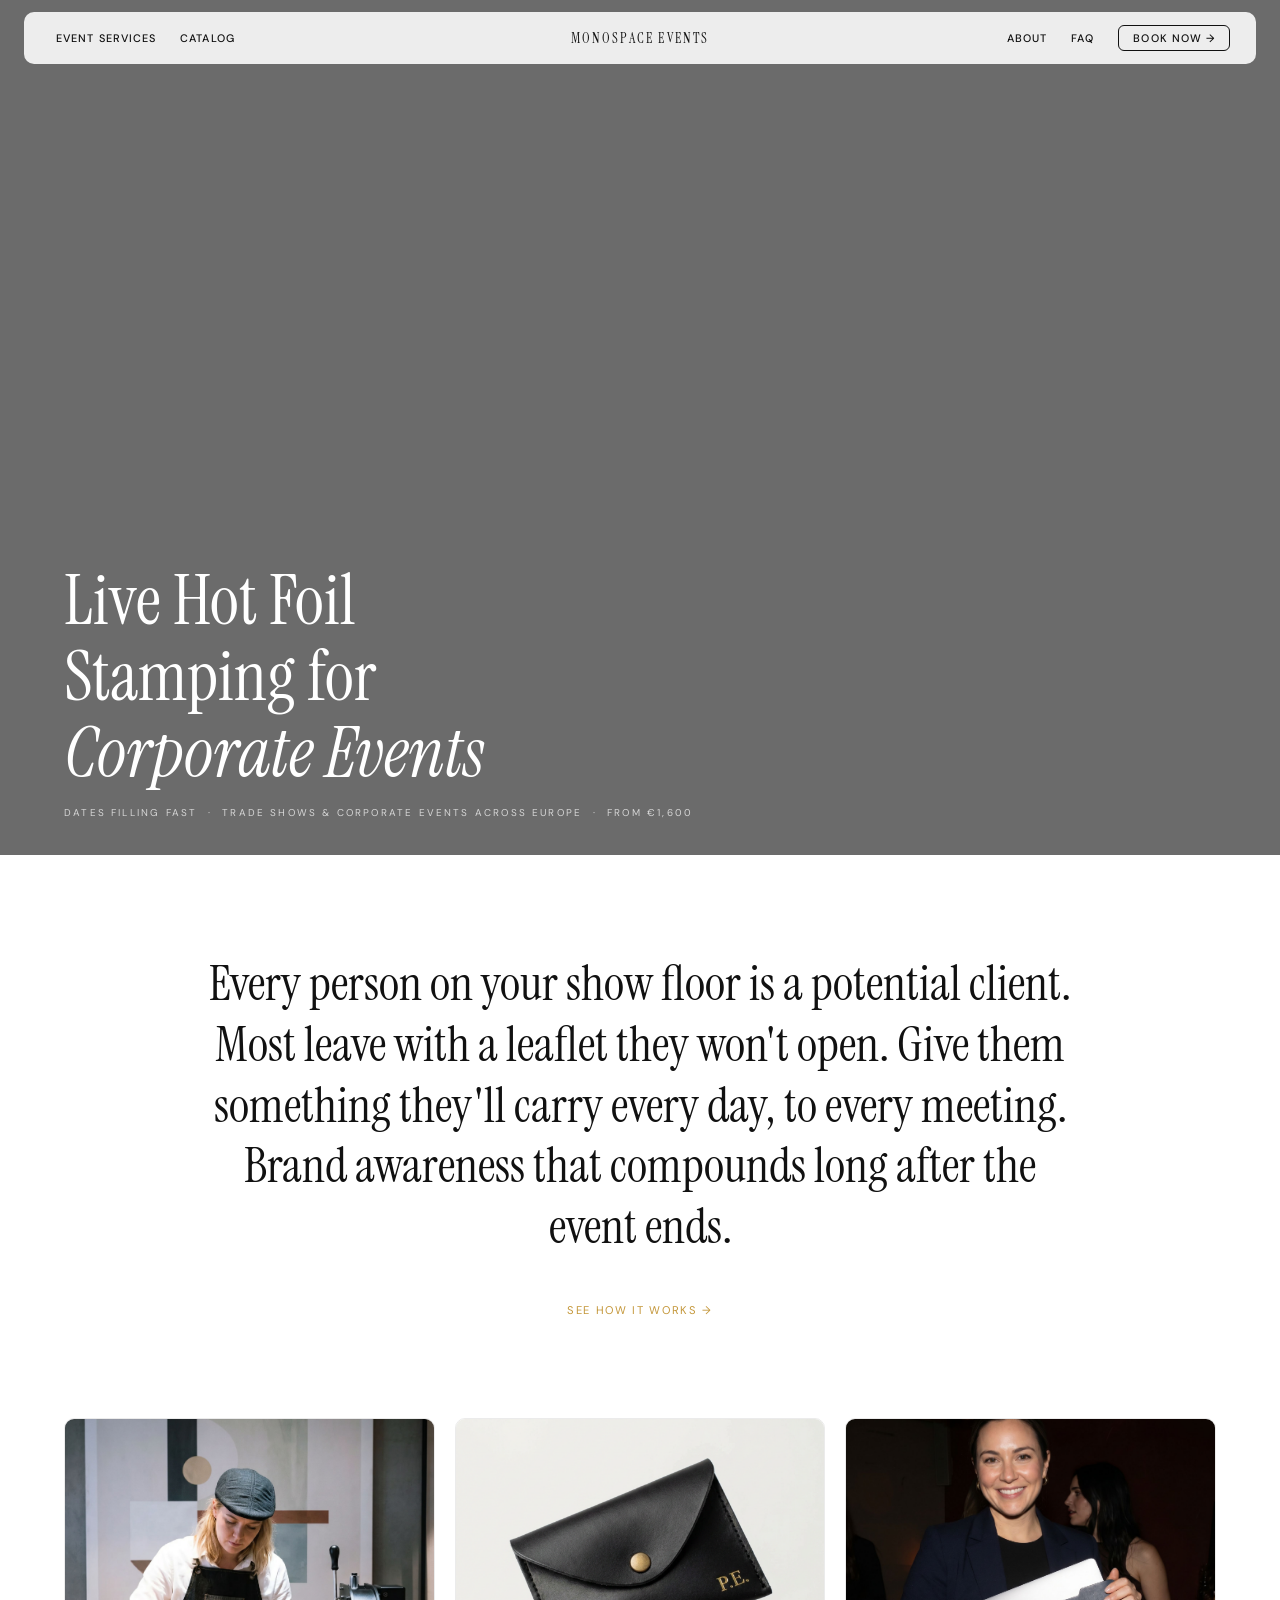
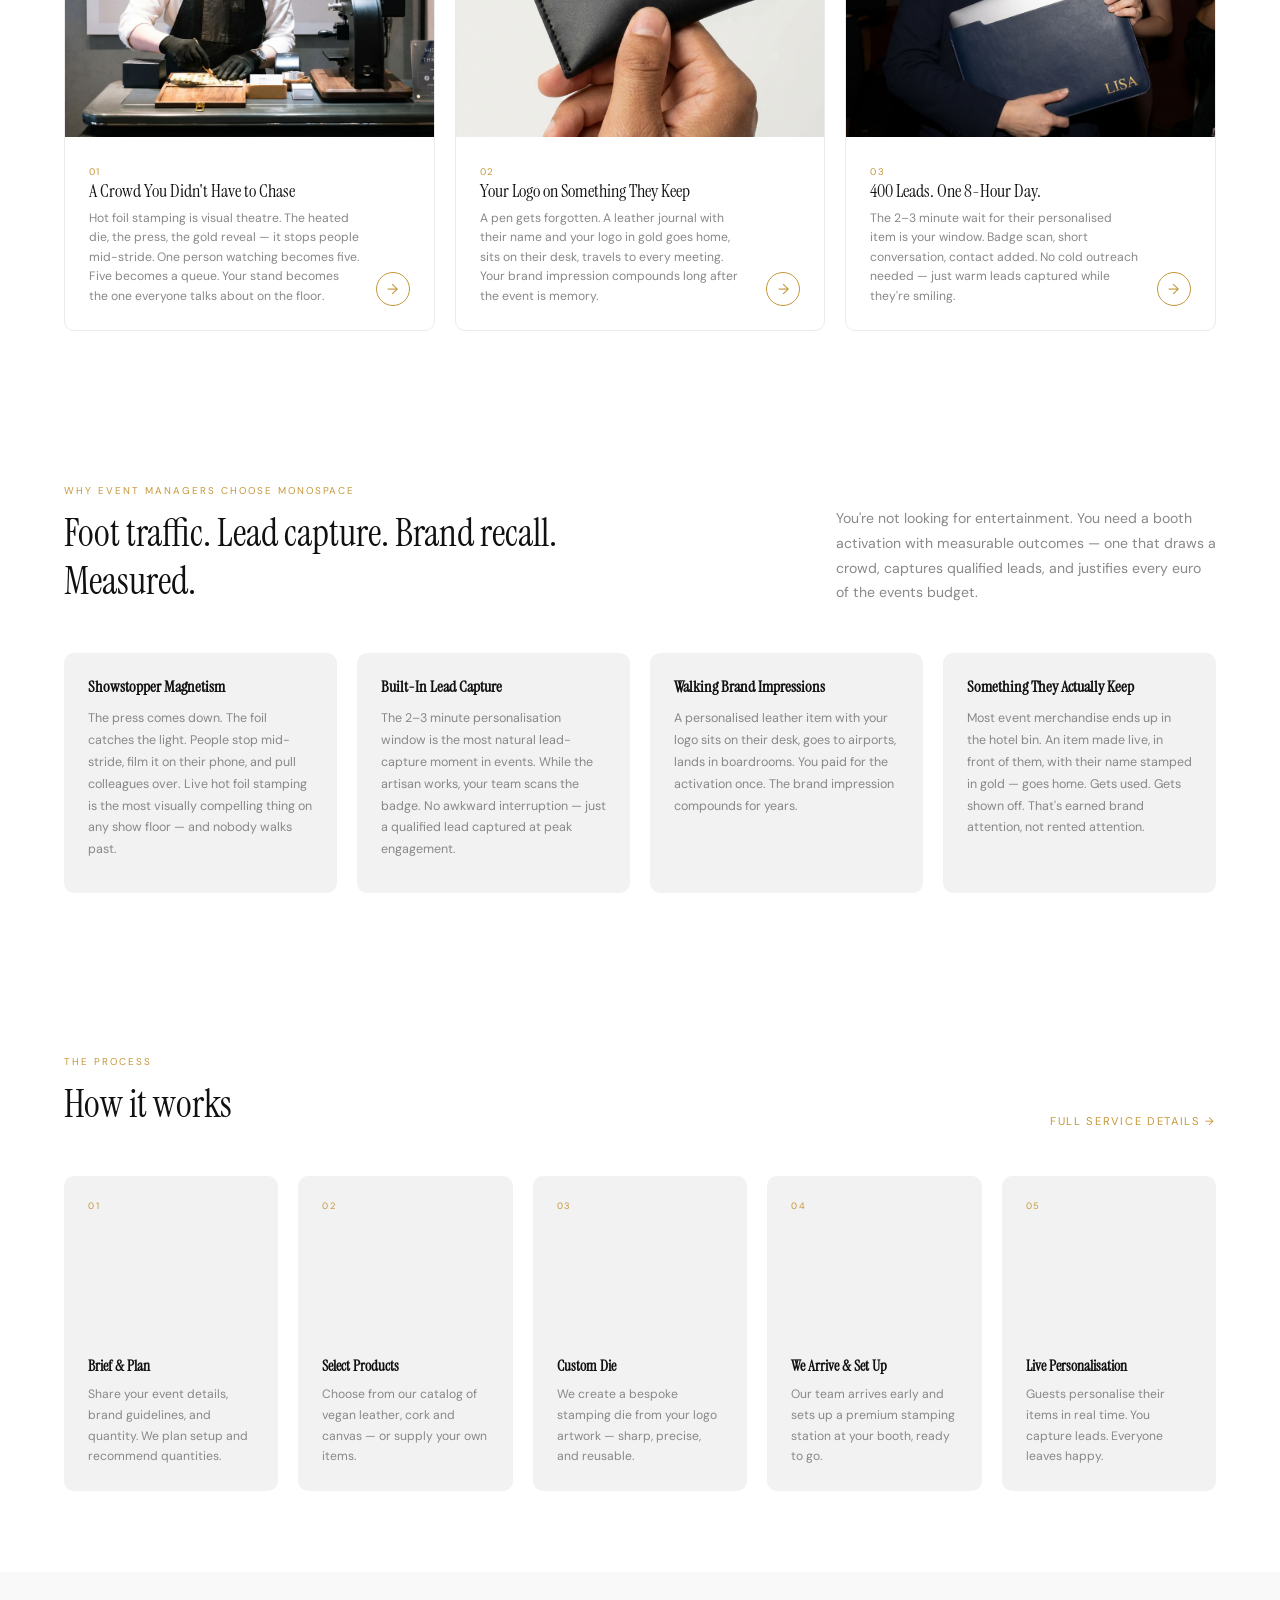
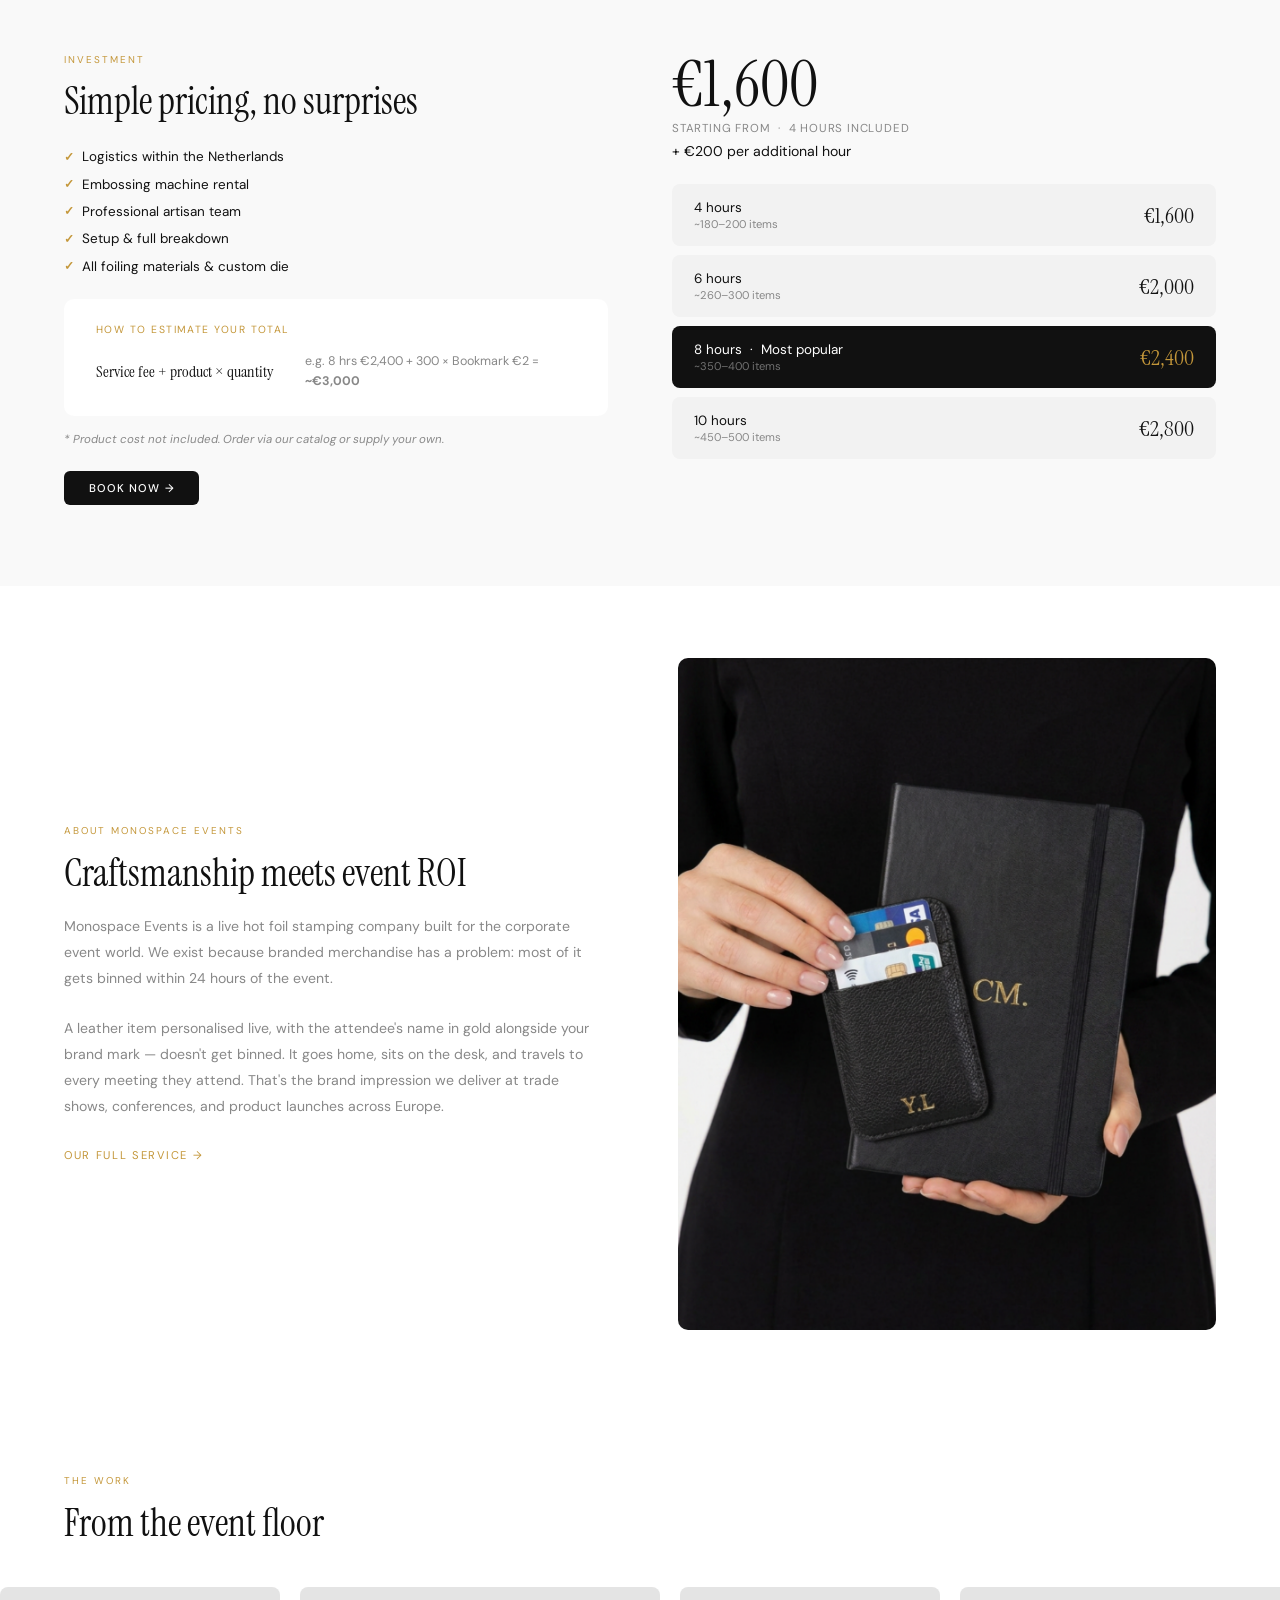
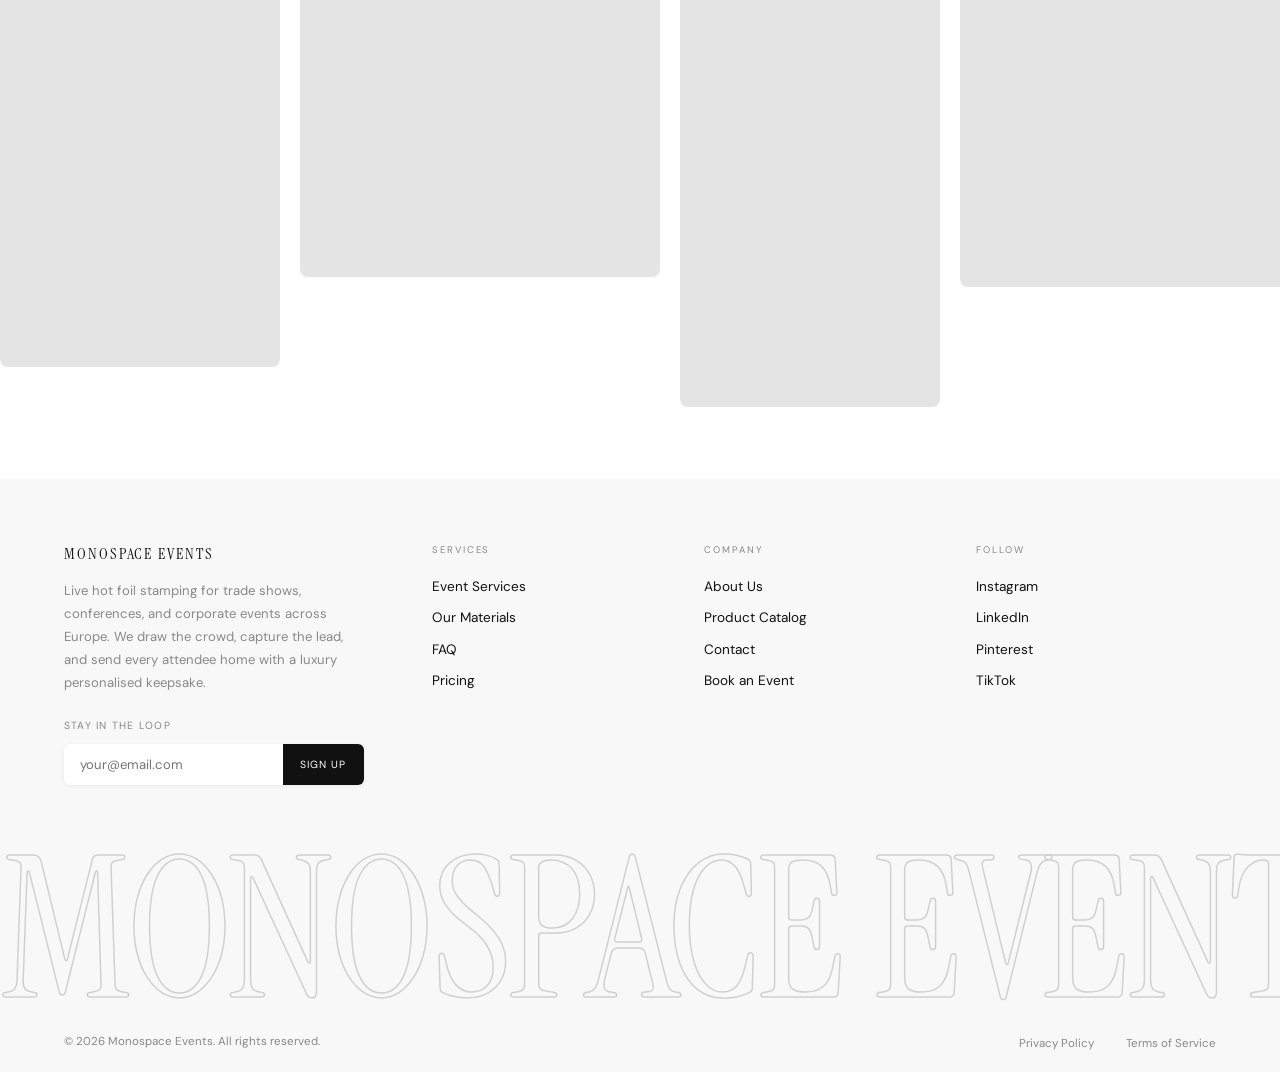
==== commit 51b4596b: "Refine hero, value statement copy, nav transparency, and mobile hero height - Value statement rewrit" ====
--- a/index.html
+++ b/index.html
@@ -50,7 +50,7 @@
     <div class="hero-body">
       <div class="hero-content">
         <h1 class="hero-title">Live Hot Foil<br>Stamping for<br><em>Corporate Events</em></h1>
-        <p class="hero-subtitle">The booth activation event managers book again &nbsp;&middot;&nbsp; Trade shows &amp; conferences across Europe &nbsp;&middot;&nbsp; From €1,600</p>
+        <p class="hero-subtitle">Dates filling fast &nbsp;&middot;&nbsp; Trade shows &amp; corporate events across Europe &nbsp;&middot;&nbsp; From €1,600</p>
       </div>
     </div>
   </section>
@@ -60,9 +60,10 @@
   <section class="value-section">
     <div class="value-inner">
       <h2 class="value-title">
-        Your logo and their name, stamped in gold on something they chose.
-        Not a giveaway — a keepsake. Carried to every meeting, every airport,
-        every desk. Brand awareness that compounds long after the event ends.
+        Every person on your show floor is a potential client.
+        Most leave with a leaflet they won't open.
+        Give them something they'll carry every day, to every meeting.
+        Brand awareness that compounds long after the event ends.
       </h2>
       <a class="value-cta" href="services.html">See how it works &rarr;</a>
     </div>
--- a/css/styles.css
+++ b/css/styles.css
@@ -1702,6 +1702,7 @@
 }
 
 @media (max-width: 680px) {
+  .hero { height: 81vh; }
   .catalog-grid { grid-template-columns: repeat(2, 1fr); }
   .how-steps { grid-template-columns: 1fr; }
   .how-step { min-height: unset; }
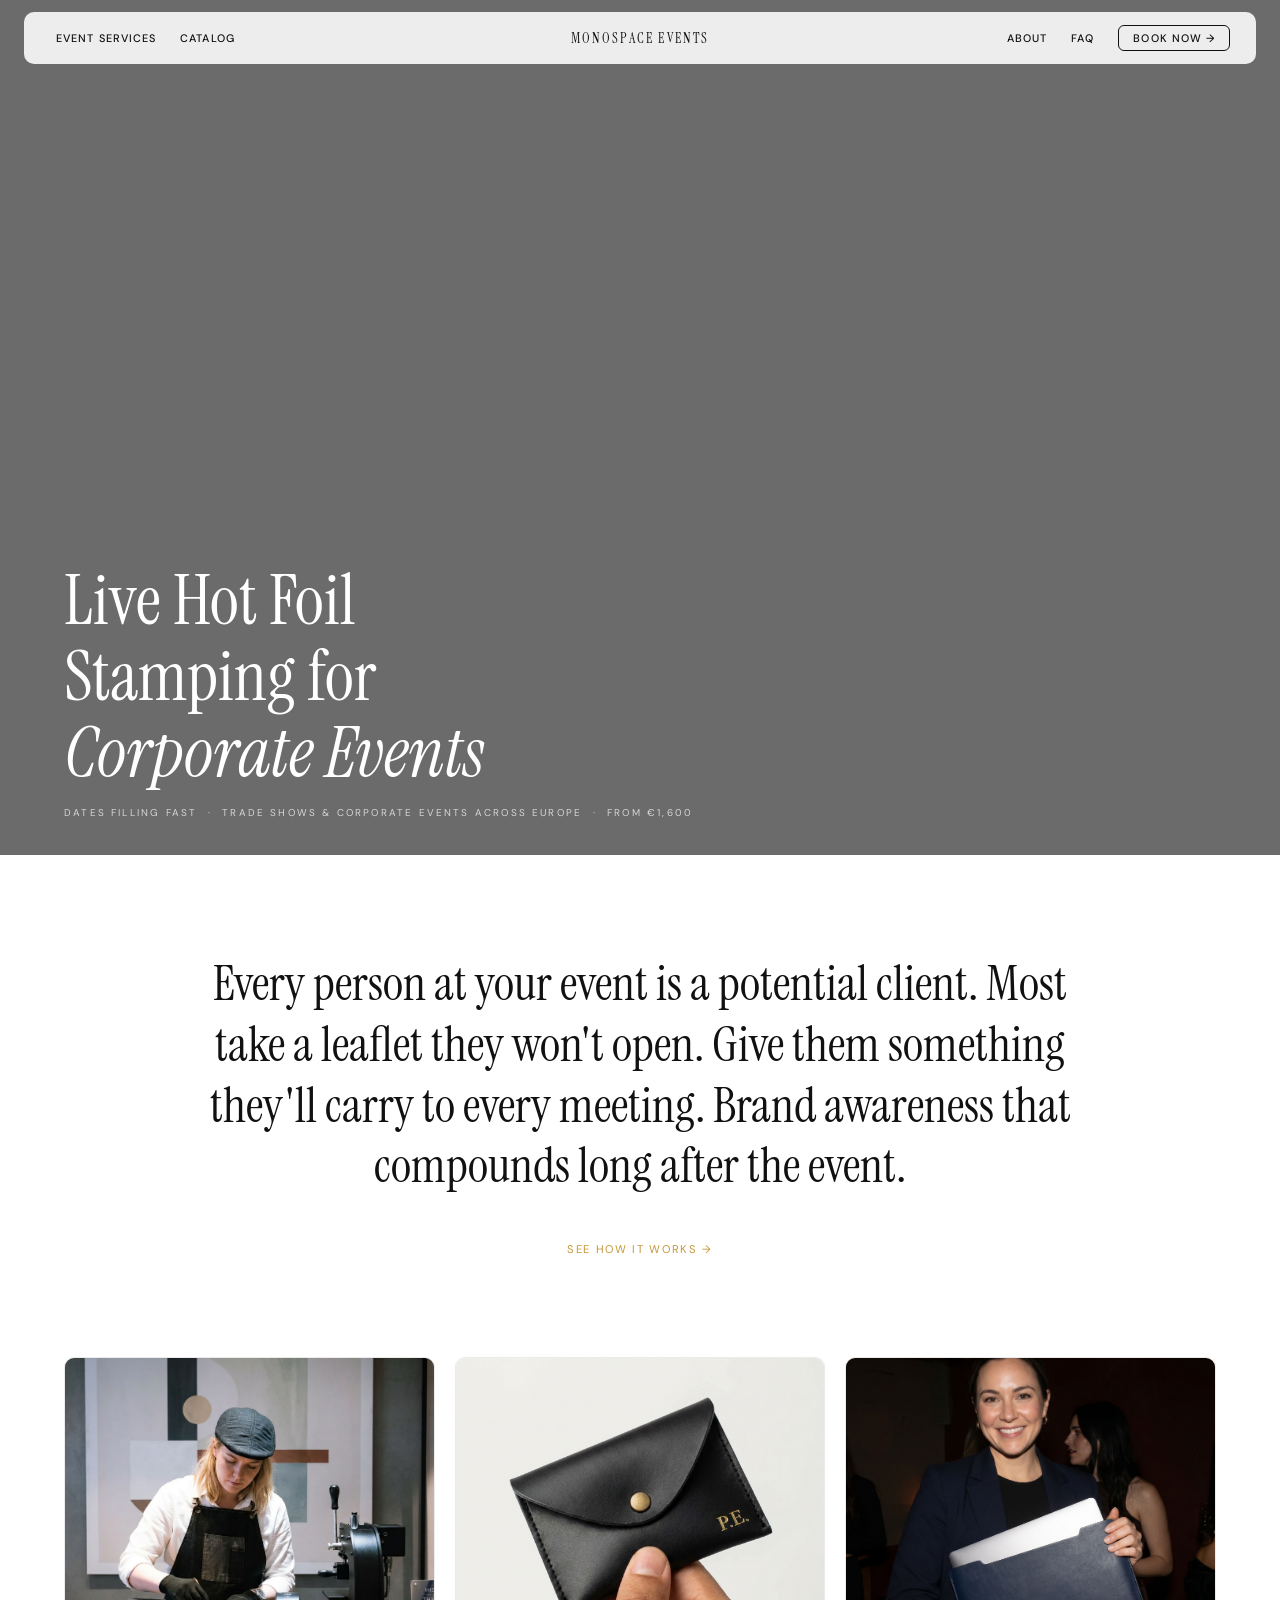
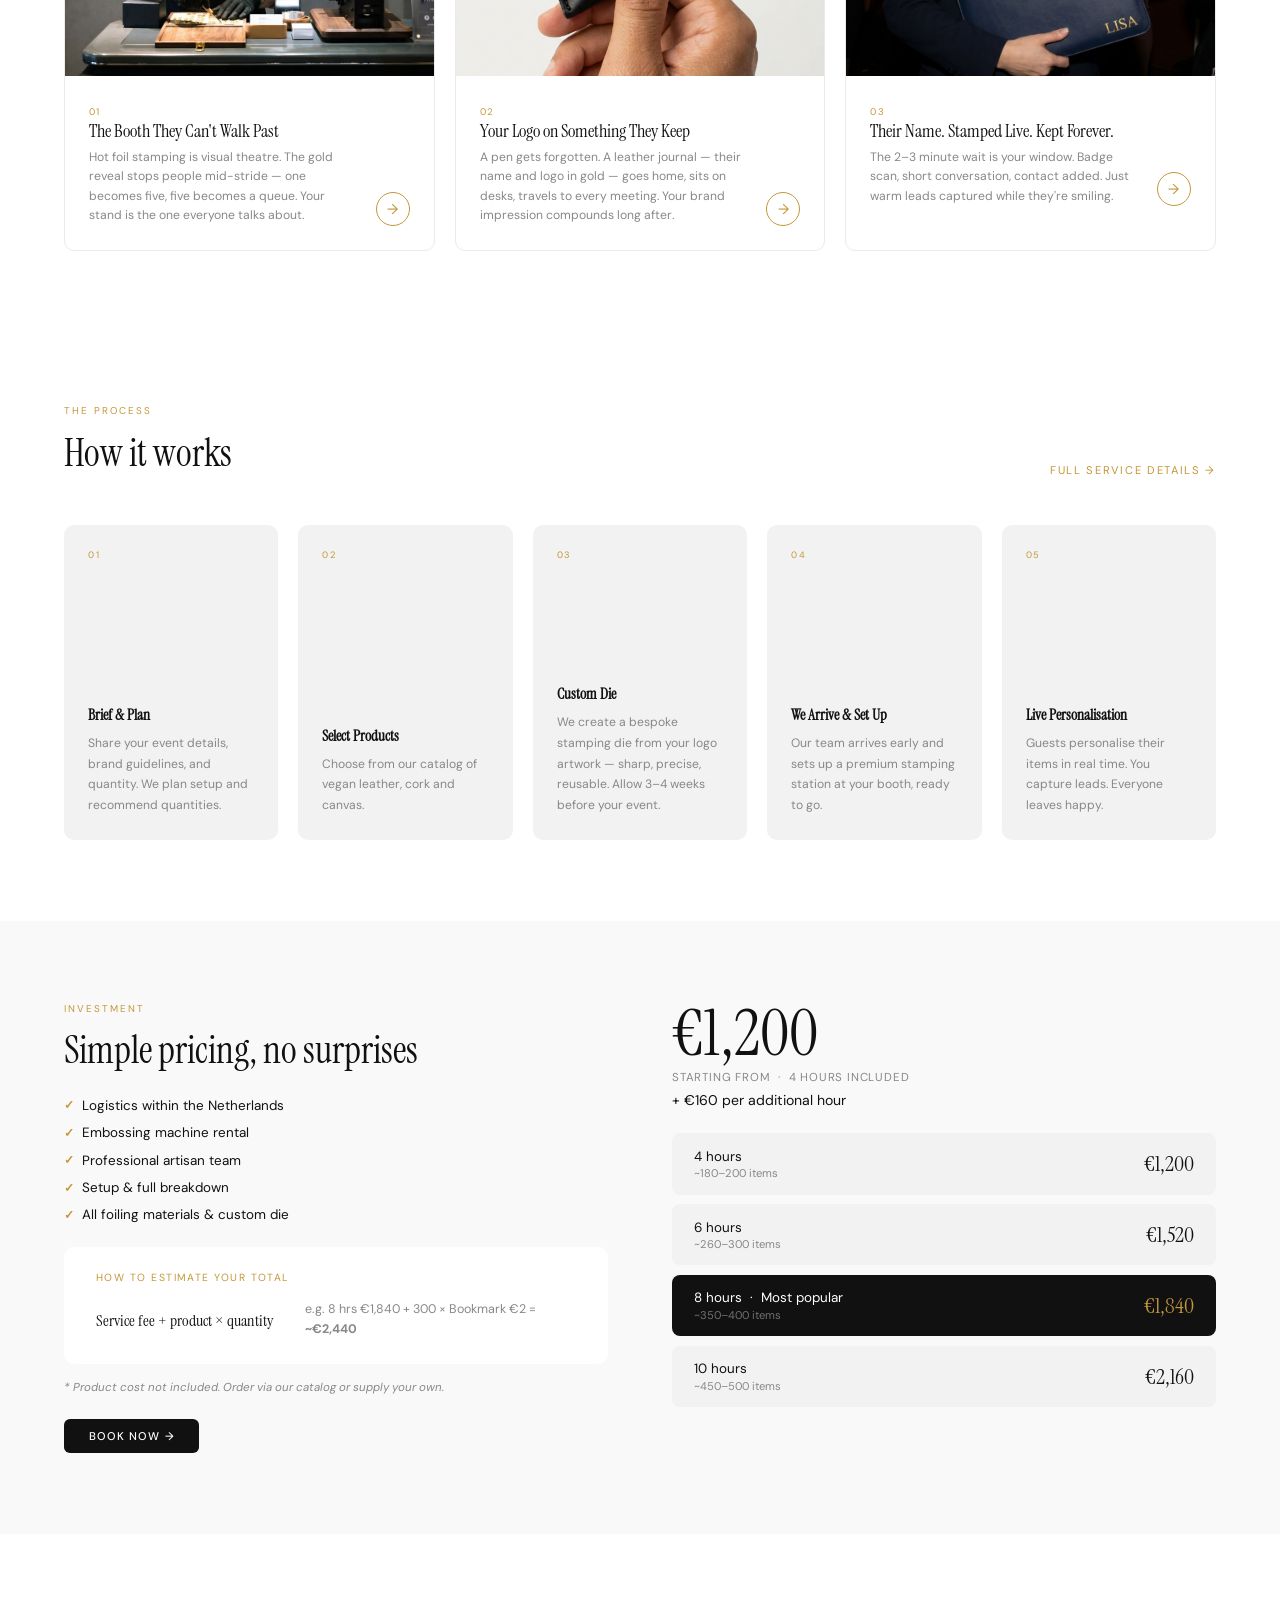
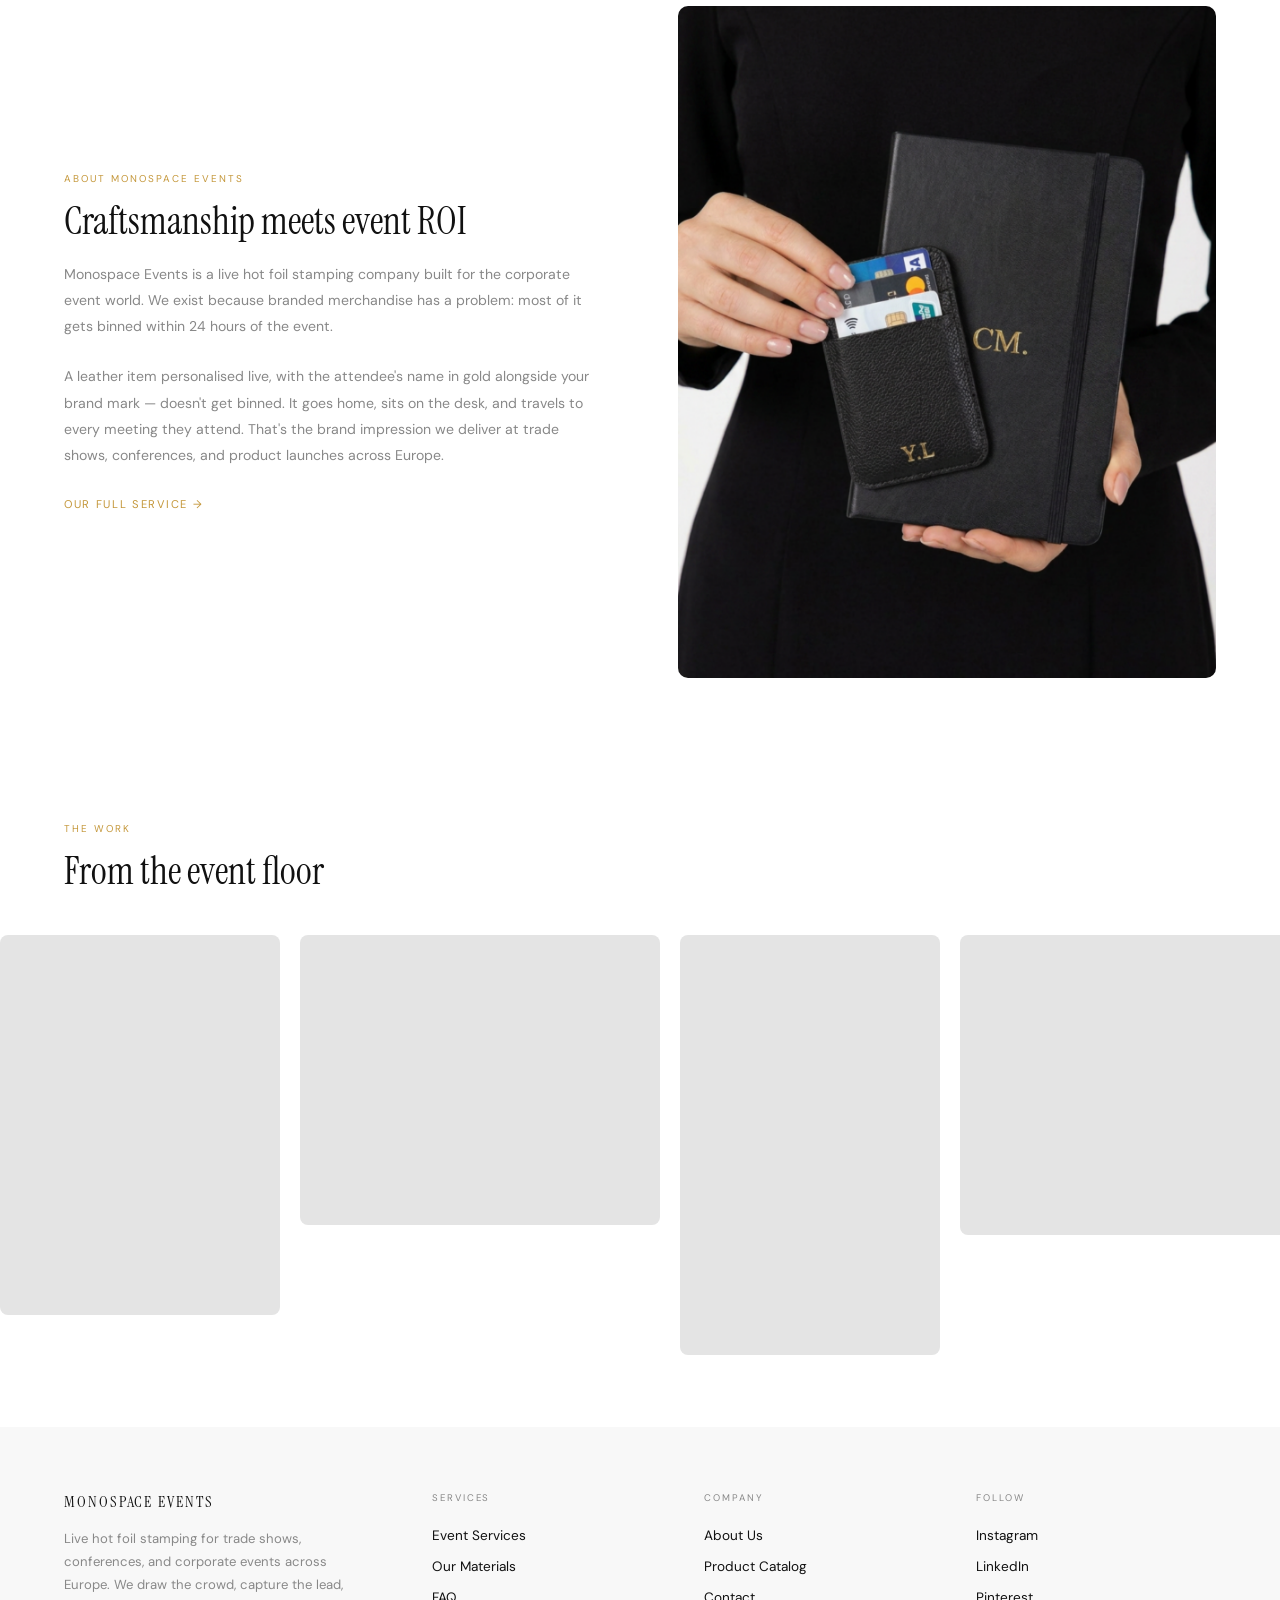
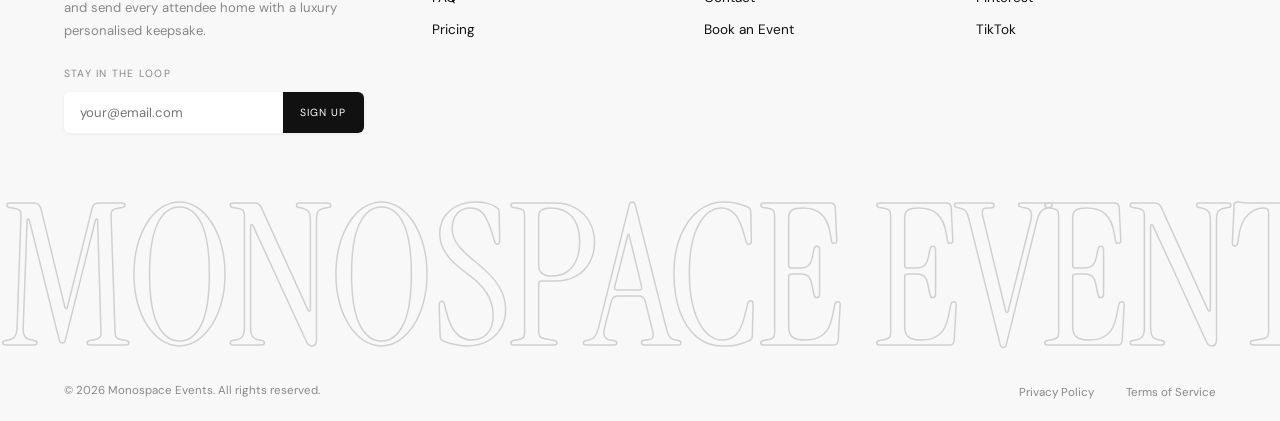
==== commit df32f7f8: "Update copy, pricing, catalog items, and promo banners - Refine value statement, service card titles" ====
--- a/index.html
+++ b/index.html
@@ -60,10 +60,10 @@
   <section class="value-section">
     <div class="value-inner">
       <h2 class="value-title">
-        Every person on your show floor is a potential client.
-        Most leave with a leaflet they won't open.
-        Give them something they'll carry every day, to every meeting.
-        Brand awareness that compounds long after the event ends.
+        Every person at your event is a potential client.
+        Most take a leaflet they won't open.
+        Give them something they'll carry to every meeting.
+        Brand awareness that compounds long after the event.
       </h2>
       <a class="value-cta" href="services.html">See how it works &rarr;</a>
     </div>
@@ -79,8 +79,8 @@
       <div class="service-card-foot">
         <div>
           <span class="service-card-tag">01</span>
-          <h3 class="service-card-title">A Crowd You Didn't Have to Chase</h3>
-          <p class="service-card-desc">Hot foil stamping is visual theatre. The heated die, the press, the gold reveal — it stops people mid-stride. One person watching becomes five. Five becomes a queue. Your stand becomes the one everyone talks about on the floor.</p>
+          <h3 class="service-card-title">The Booth They Can't Walk Past</h3>
+          <p class="service-card-desc">Hot foil stamping is visual theatre. The gold reveal stops people mid-stride — one becomes five, five becomes a queue. Your stand is the one everyone talks about.</p>
         </div>
         <div class="arrow-btn">&#8594;</div>
       </div>
@@ -93,7 +93,7 @@
         <div>
           <span class="service-card-tag">02</span>
           <h3 class="service-card-title">Your Logo on Something They Keep</h3>
-          <p class="service-card-desc">A pen gets forgotten. A leather journal with their name and your logo in gold goes home, sits on their desk, travels to every meeting. Your brand impression compounds long after the event is memory.</p>
+          <p class="service-card-desc">A pen gets forgotten. A leather journal — their name and logo in gold — goes home, sits on desks, travels to every meeting. Your brand impression compounds long after.</p>
         </div>
         <div class="arrow-btn">&#8594;</div>
       </div>
@@ -105,51 +105,13 @@
       <div class="service-card-foot">
         <div>
           <span class="service-card-tag">03</span>
-          <h3 class="service-card-title">400 Leads. One 8-Hour Day.</h3>
-          <p class="service-card-desc">The 2–3 minute wait for their personalised item is your window. Badge scan, short conversation, contact added. No cold outreach needed — just warm leads captured while they're smiling.</p>
+          <h3 class="service-card-title">Their Name. Stamped Live. Kept Forever.</h3>
+          <p class="service-card-desc">The 2–3 minute wait is your window. Badge scan, short conversation, contact added. Just warm leads captured while they're smiling.</p>
         </div>
         <div class="arrow-btn">&#8594;</div>
       </div>
     </a>
   </div>
-
-
-  <!-- WHY MONOSPACE — 4 cards, taller, image placeholder on top -->
-  <section class="why-section">
-    <div class="why-header">
-      <div>
-        <p class="section-eyebrow">Why Event Managers Choose MONOSPACE</p>
-        <h2 class="why-title">Foot traffic. Lead capture. Brand recall. Measured.</h2>
-      </div>
-      <p class="why-subtitle">You're not looking for entertainment. You need a booth activation with measurable outcomes — one that draws a crowd, captures qualified leads, and justifies every euro of the events budget.</p>
-    </div>
-    <div class="why-grid">
-      <div class="why-card">
-        <div class="why-card-body">
-          <h3 class="why-card-title">Showstopper Magnetism</h3>
-          <p class="why-card-text">The press comes down. The foil catches the light. People stop mid-stride, film it on their phone, and pull colleagues over. Live hot foil stamping is the most visually compelling thing on any show floor — and nobody walks past.</p>
-        </div>
-      </div>
-      <div class="why-card">
-        <div class="why-card-body">
-          <h3 class="why-card-title">Built-In Lead Capture</h3>
-          <p class="why-card-text">The 2–3 minute personalisation window is the most natural lead-capture moment in events. While the artisan works, your team scans the badge. No awkward interruption — just a qualified lead captured at peak engagement.</p>
-        </div>
-      </div>
-      <div class="why-card">
-        <div class="why-card-body">
-          <h3 class="why-card-title">Walking Brand Impressions</h3>
-          <p class="why-card-text">A personalised leather item with your logo sits on their desk, goes to airports, lands in boardrooms. You paid for the activation once. The brand impression compounds for years.</p>
-        </div>
-      </div>
-      <div class="why-card">
-        <div class="why-card-body">
-          <h3 class="why-card-title">Something They Actually Keep</h3>
-          <p class="why-card-text">Most event merchandise ends up in the hotel bin. An item made live, in front of them, with their name stamped in gold — goes home. Gets used. Gets shown off. That's earned brand attention, not rented attention.</p>
-        </div>
-      </div>
-    </div>
-  </section>
 
 
   <!-- HOW IT WORKS -->
@@ -170,12 +132,12 @@
       <div class="how-step">
         <p class="how-step-num">02</p>
         <h3 class="how-step-title">Select Products</h3>
-        <p class="how-step-text">Choose from our catalog of vegan leather, cork and canvas — or supply your own items.</p>
+        <p class="how-step-text">Choose from our catalog of vegan leather, cork and canvas.</p>
       </div>
       <div class="how-step">
         <p class="how-step-num">03</p>
         <h3 class="how-step-title">Custom Die</h3>
-        <p class="how-step-text">We create a bespoke stamping die from your logo artwork — sharp, precise, and reusable.</p>
+        <p class="how-step-text">We create a bespoke stamping die from your logo artwork — sharp, precise, reusable. Allow 3–4 weeks before your event.</p>
       </div>
       <div class="how-step">
         <p class="how-step-num">04</p>
@@ -209,7 +171,7 @@
         <div class="pricing-total-note">
           <p class="pricing-total-label">How to estimate your total</p>
           <p class="pricing-total-formula">Service fee + product × quantity</p>
-          <p class="pricing-total-example">e.g. 8 hrs €2,400 + 300 × Bookmark €2 = <strong>~€3,000</strong></p>
+          <p class="pricing-total-example">e.g. 8 hrs €1,840 + 300 × Bookmark €2 = <strong>~€2,440</strong></p>
         </div>
         <p class="pricing-note-sm">* Product cost not included. Order via our catalog or supply your own.</p>
         <div style="margin-top:1.5rem;">
@@ -220,10 +182,10 @@
       <!-- RIGHT: price → vertical stack -->
       <div class="pricing-right">
         <div class="pricing-price-top">
-          <div class="price-big">€1,600</div>
+          <div class="price-big">€1,200</div>
           <p class="price-note">Starting from &nbsp;&middot;&nbsp; 4 hours included</p>
         </div>
-        <p class="price-extra-inline">+ €200 per additional hour</p>
+        <p class="price-extra-inline">+ €160 per additional hour</p>
 
         <div class="pricing-packages">
           <div class="pkg-row">
@@ -231,28 +193,28 @@
               <div class="pkg-row-hrs">4 hours</div>
               <div class="pkg-row-items">~180–200 items</div>
             </div>
-            <div class="pkg-row-price">€1,600</div>
+            <div class="pkg-row-price">€1,200</div>
           </div>
           <div class="pkg-row">
             <div class="pkg-row-left">
               <div class="pkg-row-hrs">6 hours</div>
               <div class="pkg-row-items">~260–300 items</div>
             </div>
-            <div class="pkg-row-price">€2,000</div>
+            <div class="pkg-row-price">€1,520</div>
           </div>
           <div class="pkg-row featured">
             <div class="pkg-row-left">
               <div class="pkg-row-hrs">8 hours &nbsp;&middot;&nbsp; Most popular</div>
               <div class="pkg-row-items">~350–400 items</div>
             </div>
-            <div class="pkg-row-price">€2,400</div>
+            <div class="pkg-row-price">€1,840</div>
           </div>
           <div class="pkg-row">
             <div class="pkg-row-left">
               <div class="pkg-row-hrs">10 hours</div>
               <div class="pkg-row-items">~450–500 items</div>
             </div>
-            <div class="pkg-row-price">€2,800</div>
+            <div class="pkg-row-price">€2,160</div>
           </div>
         </div>
       </div>
--- a/css/styles.css
+++ b/css/styles.css
@@ -1526,31 +1526,96 @@
 .product-card:hover .arrow-btn { background: var(--gold); color: #fff; }
 
 /* Catalog info strip */
-.catalog-info-strip {
+.catalog-promo-strip {
   padding: clamp(2.5rem, 5vh, 4rem) var(--pad);
   background: #F9F9F9;
 }
 
-.catalog-info-grid {
-  display: grid;
-  grid-template-columns: repeat(3, 1fr);
+.catalog-promo-grid {
+  display: grid;
+  grid-template-columns: 1fr 1fr;
   gap: 1.25rem;
 }
 
-.catalog-info-card {
-  background: #fff;
-  border-radius: 10px;
-  padding: 1.75rem;
-}
-
-.catalog-info-title {
-  font-family: 'Instrument Serif', serif;
-  font-size: 1.1rem;
-  margin-bottom: 0.65rem;
-  color: var(--text);
-}
-
-.catalog-info-text { font-size: 0.8rem; color: var(--muted); line-height: 1.75; }
+.promo-card {
+  border-radius: 12px;
+  overflow: hidden;
+  position: relative;
+  min-height: 340px;
+  display: flex;
+  flex-direction: column;
+  justify-content: flex-end;
+}
+
+.promo-card-bg {
+  position: absolute;
+  inset: 0;
+  background-size: cover;
+  background-position: center;
+}
+
+.promo-card-overlay {
+  position: absolute;
+  inset: 0;
+  background: rgba(0,0,0,0.58);
+}
+
+.promo-card--dark {
+  background: var(--text);
+}
+
+.promo-card-body {
+  position: relative;
+  z-index: 1;
+  padding: 2rem;
+  display: flex;
+  flex-direction: column;
+  height: 100%;
+  justify-content: flex-end;
+}
+
+.promo-card-eyebrow {
+  font-size: 0.62rem;
+  letter-spacing: 0.16em;
+  text-transform: uppercase;
+  color: rgba(255,255,255,0.55);
+  margin-bottom: 0.6rem;
+}
+
+.promo-card-title {
+  font-family: 'Instrument Serif', serif;
+  font-size: clamp(1.2rem, 2.2vw, 1.55rem);
+  line-height: 1.25;
+  color: #fff;
+  margin-bottom: 0.85rem;
+}
+
+.promo-card-text {
+  font-size: 0.82rem;
+  line-height: 1.7;
+  color: rgba(255,255,255,0.72);
+  margin-bottom: 1.25rem;
+}
+
+.promo-card-note {
+  display: inline-block;
+  font-size: 0.65rem;
+  letter-spacing: 0.1em;
+  text-transform: uppercase;
+  padding: 0.35rem 0.8rem;
+  border: 1px solid rgba(255,255,255,0.4);
+  border-radius: 4px;
+  color: rgba(255,255,255,0.75);
+}
+
+.promo-card-cta {
+  display: inline-block;
+  font-size: 0.82rem;
+  color: var(--gold);
+  text-decoration: none;
+  letter-spacing: 0.04em;
+}
+.promo-card-cta:hover { opacity: 0.75; }
 
 /* ============================
    BUTTONS
@@ -1702,6 +1767,7 @@
 }
 
 @media (max-width: 680px) {
+  .pricing-total-note { grid-template-columns: 1fr; }
   .hero { height: 81vh; }
   .catalog-grid { grid-template-columns: repeat(2, 1fr); }
   .how-steps { grid-template-columns: 1fr; }
@@ -1713,6 +1779,6 @@
   .footer-top { grid-template-columns: 1fr 1fr; }     /* 2 columns */
   .footer-top > div:first-child { grid-column: 1 / -1; } /* brand full width */
   .why-grid { grid-template-columns: 1fr; }
-  .catalog-info-grid { grid-template-columns: 1fr; }
+  .catalog-promo-grid { grid-template-columns: 1fr; }
   .hero-links { flex-direction: column; gap: 1rem; }
 }
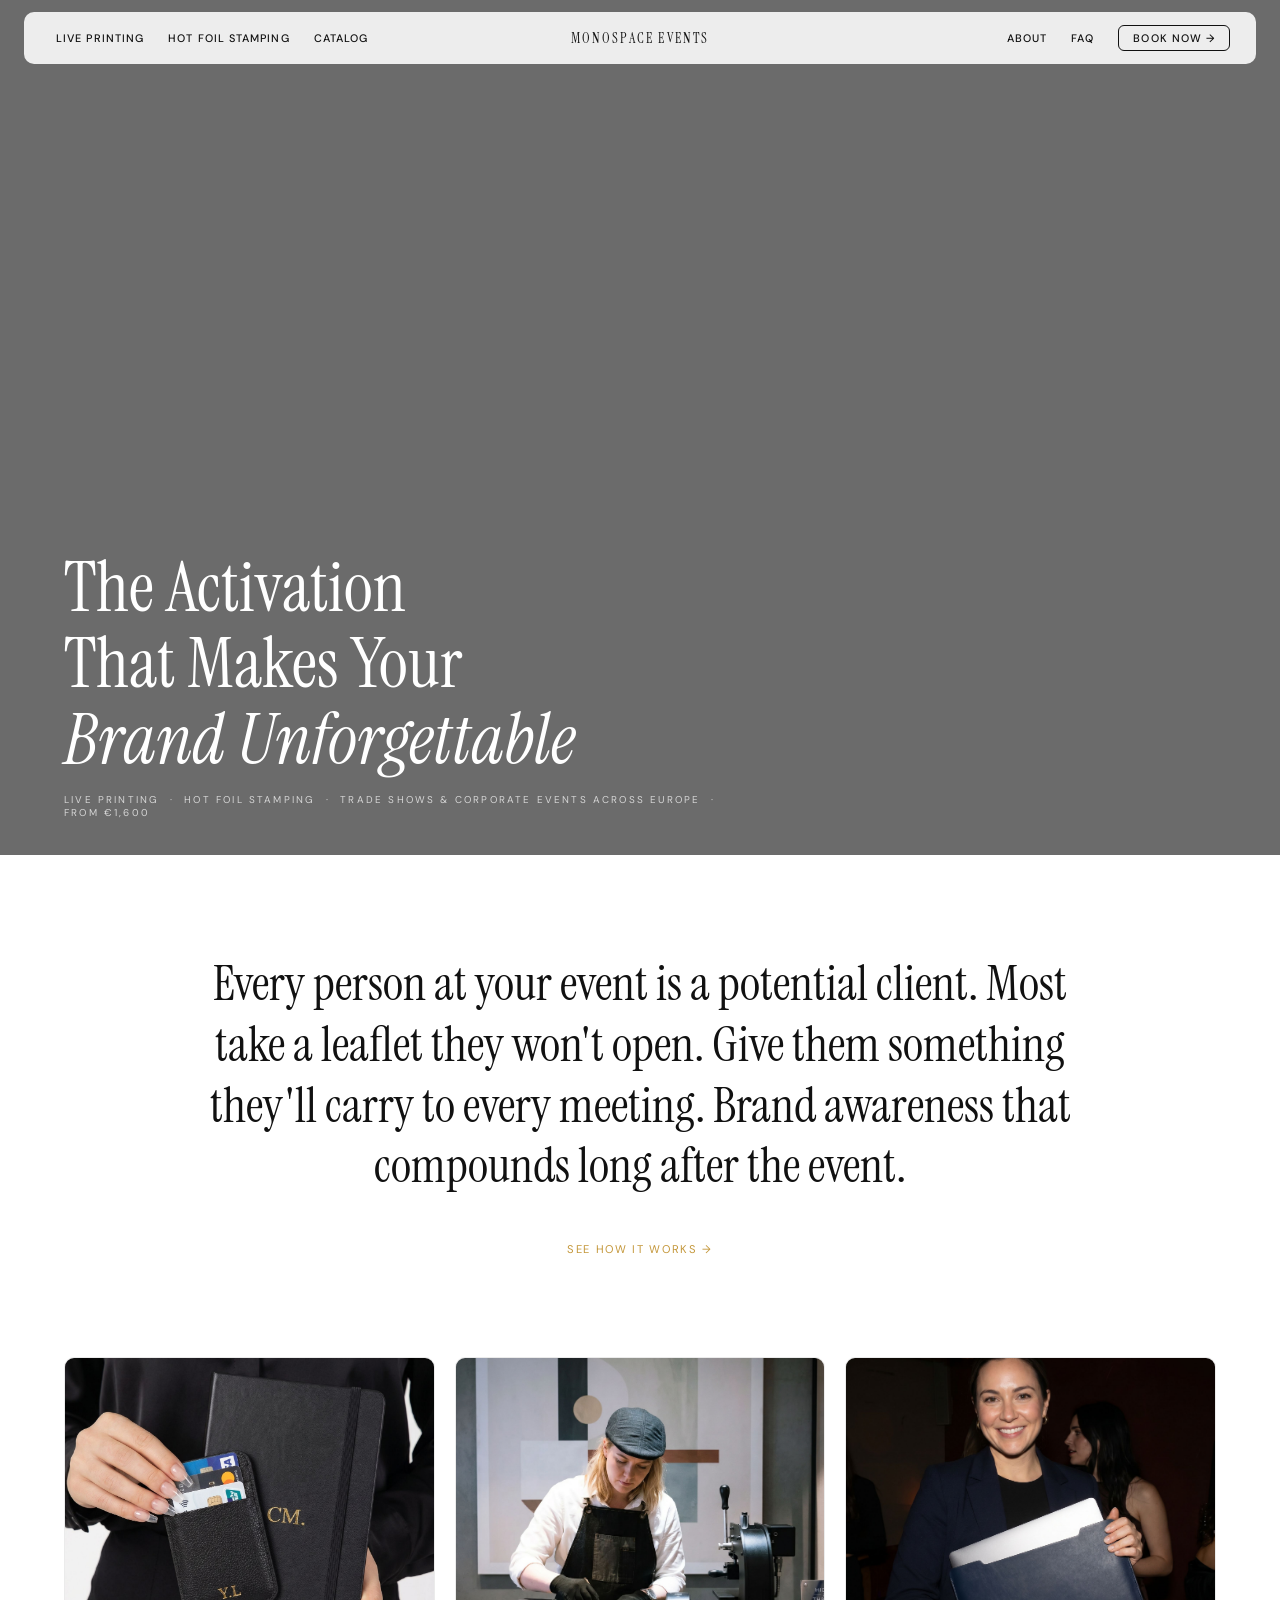
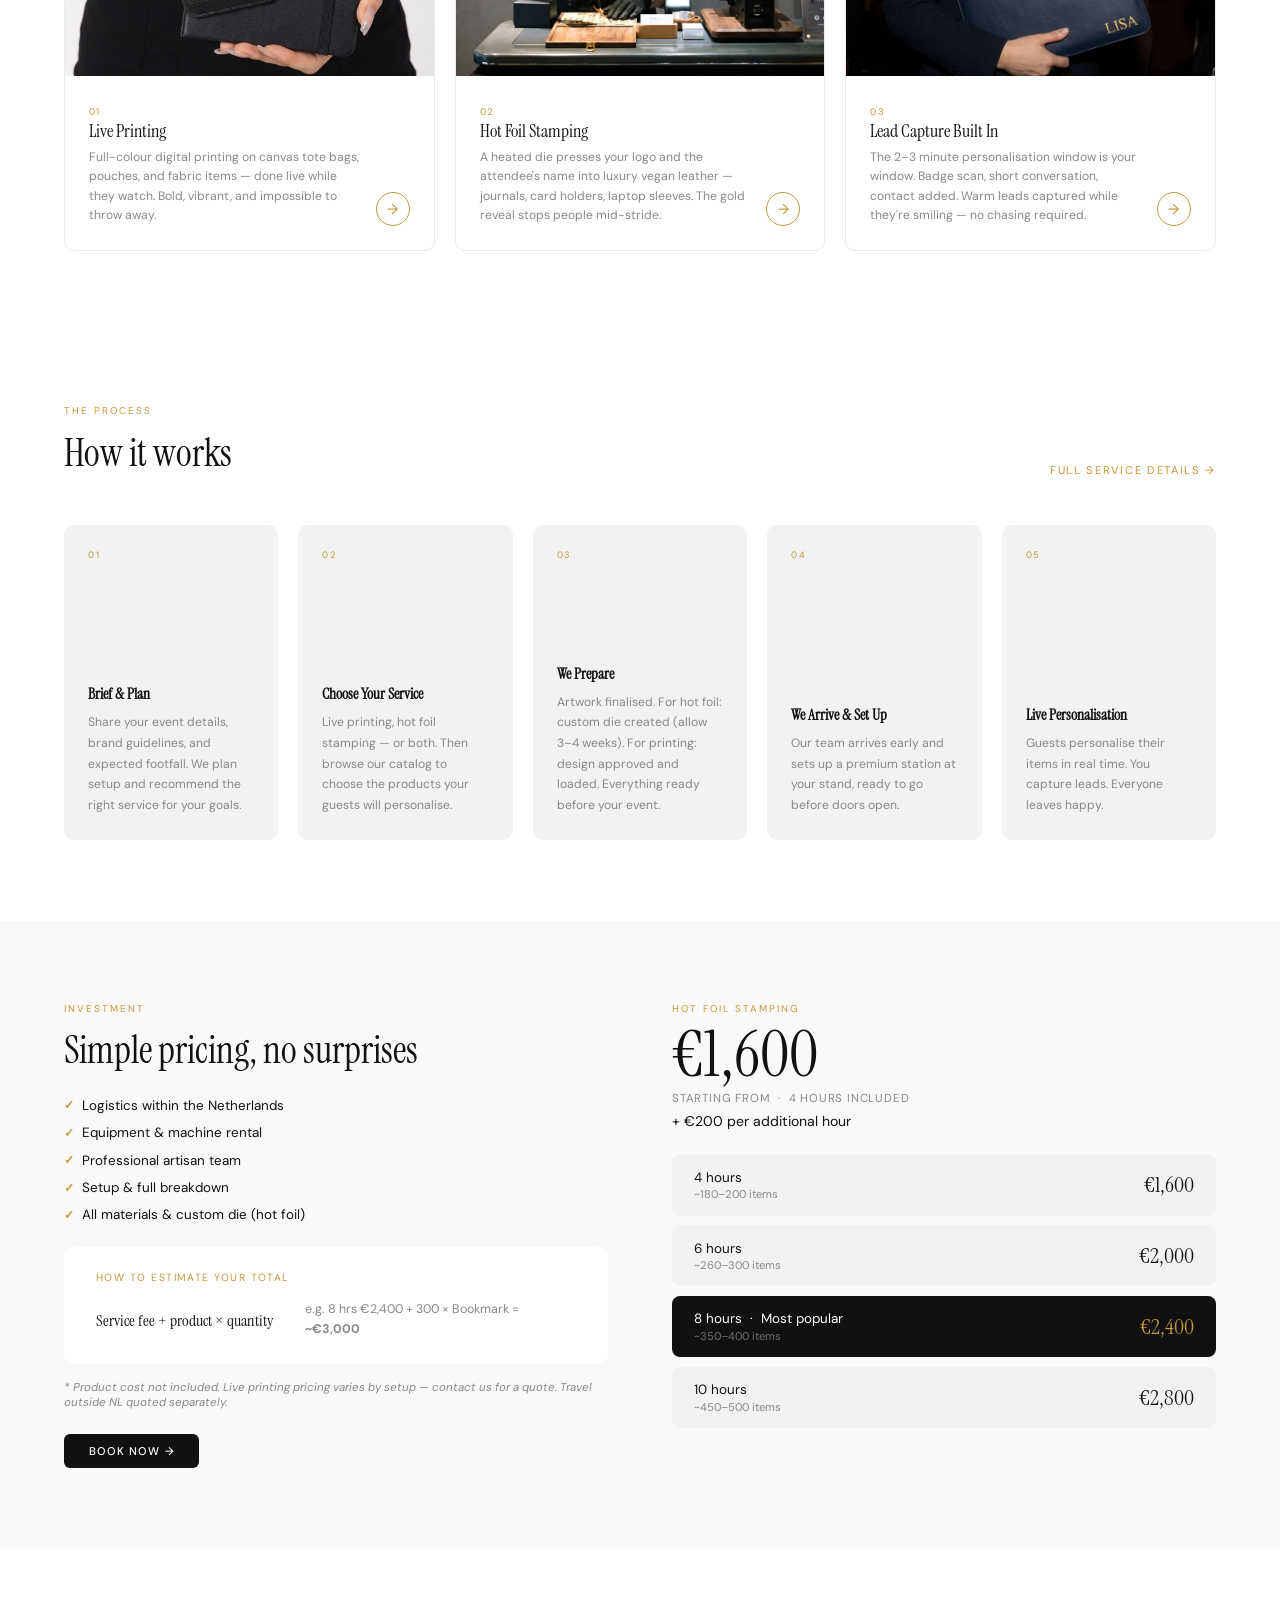
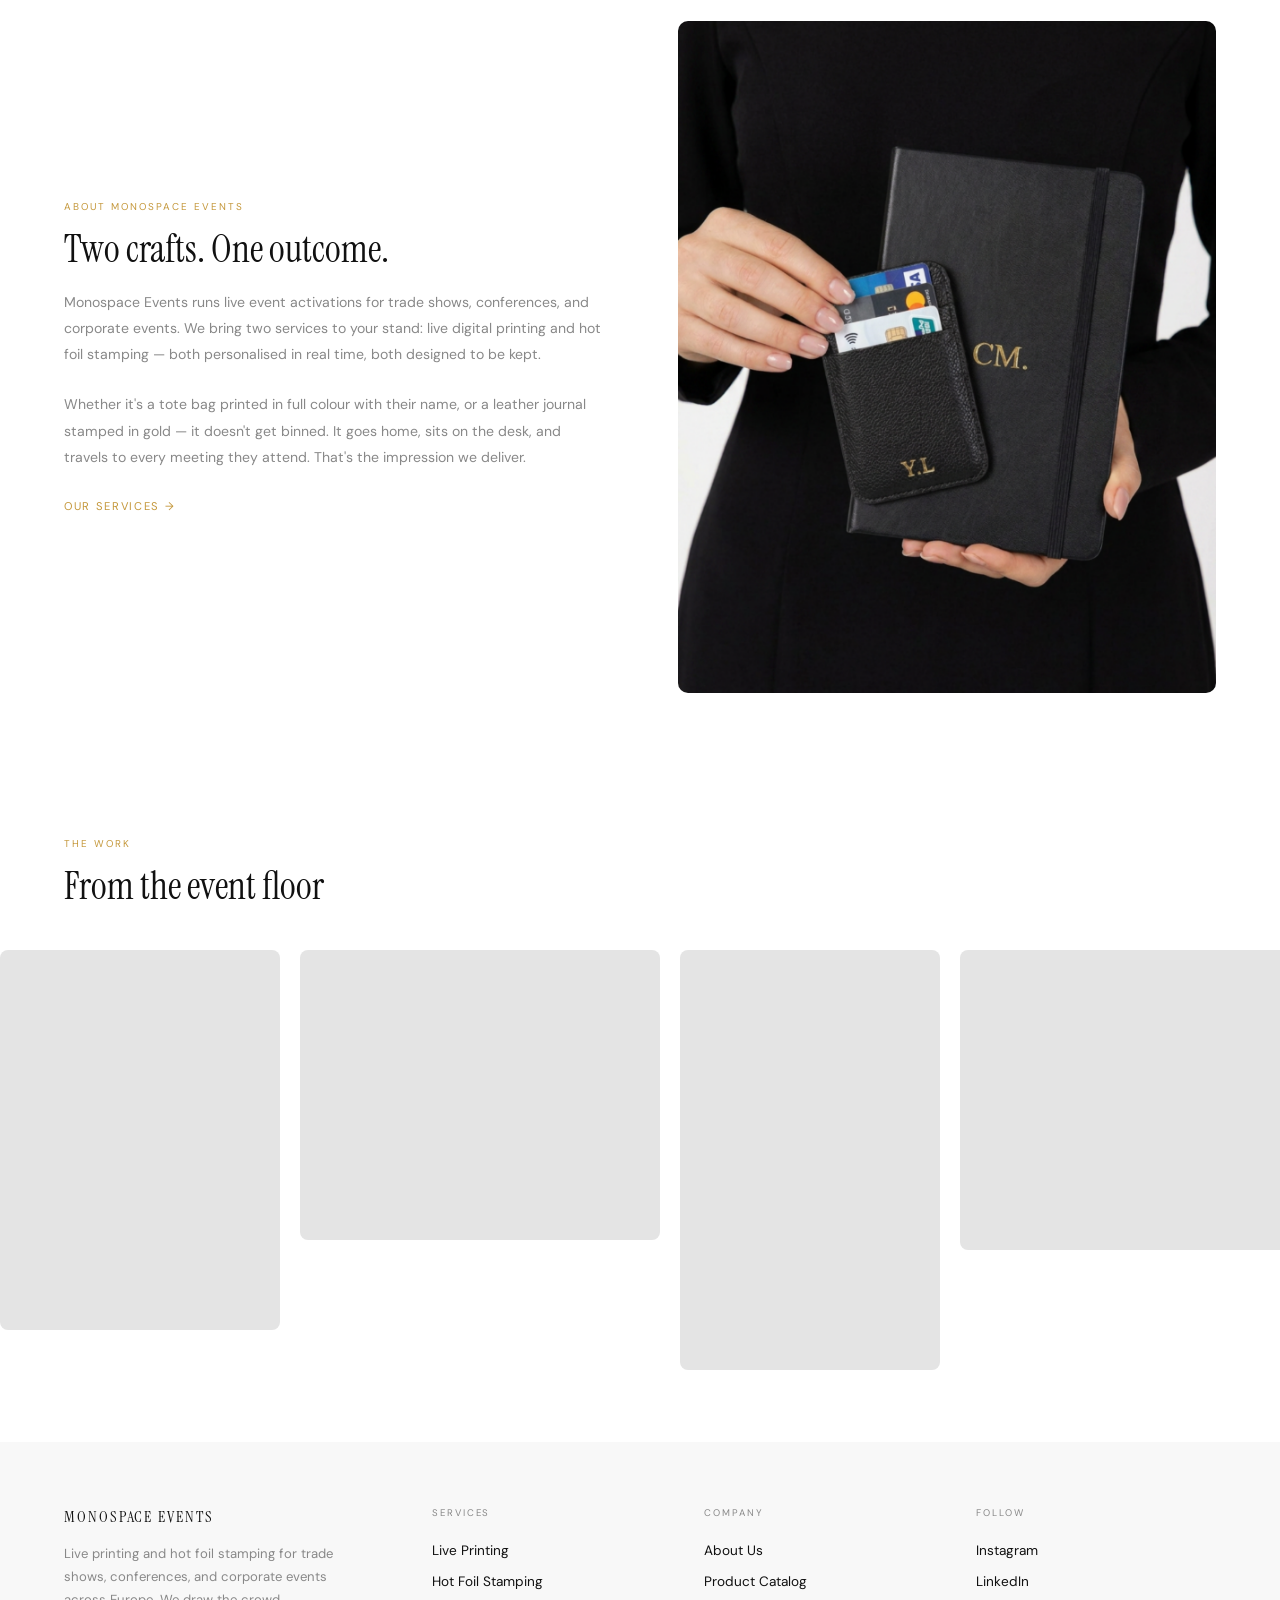
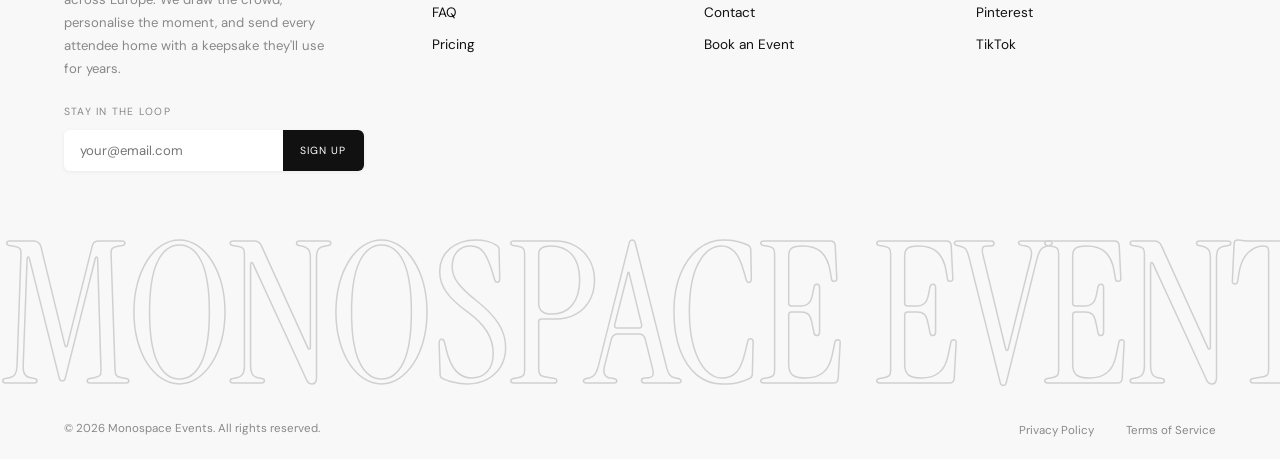
==== commit 527dcbd6: "Add product pages, catalog images, and service page updates Co-Authored-By: Claude Sonnet 4.6 <norep" ====
--- a/index.html
+++ b/index.html
@@ -3,8 +3,8 @@
 <head>
   <meta charset="UTF-8" />
   <meta name="viewport" content="width=device-width, initial-scale=1.0" />
-  <title>Live Hot Foil Stamping for Trade Shows & Corporate Events | Monospace Events</title>
-  <meta name="description" content="Live hot foil stamping at your next trade show, conference, or corporate event. Draws crowds, captures leads, and sends every attendee home with a luxury personalised keepsake. Across Europe. From €1,600." />
+  <title>Live Event Activations for Trade Shows & Corporate Events | Monospace Events</title>
+  <meta name="description" content="Live printing and hot foil stamping at your next trade show, conference, or corporate event. Draws crowds, captures leads, and sends every attendee home with a personalised keepsake. Across Europe. From €1,600." />
   <link rel="stylesheet" href="css/styles.css" />
 </head>
 <body>
@@ -13,7 +13,8 @@
   <nav class="nav nav--hero-page" id="nav">
     <ul class="nav-left">
       <li><button class="nav-hamburger" id="nav-hamburger" aria-label="Open menu"><span></span><span></span><span></span></button></li>
-      <li><a class="nav-link" href="services.html">Event Services</a></li>
+      <li><a class="nav-link" href="live-printing.html">Live Printing</a></li>
+      <li><a class="nav-link" href="hot-foil-stamping.html">Hot Foil Stamping</a></li>
       <li><a class="nav-link" href="catalog.html">Catalog</a></li>
     </ul>
 
@@ -21,7 +22,7 @@
 
     <ul class="nav-right">
       <li><a class="nav-link" href="#about">About</a></li>
-      <li><a class="nav-link" href="services.html#faq">FAQ</a></li>
+      <li><a class="nav-link" href="hot-foil-stamping.html#faq">FAQ</a></li>
       <li><a class="nav-link nav-cta" href="book-now.html">Book Now &rarr;</a></li>
     </ul>
   </nav>
@@ -34,11 +35,12 @@
       <div class="mob-spacer"></div>
     </div>
     <nav class="mob-nav">
-      <a href="services.html">Event Services</a>
+      <a href="live-printing.html">Live Printing</a>
+      <a href="hot-foil-stamping.html">Hot Foil Stamping</a>
       <a href="catalog.html">Catalog</a>
       <a href="#about">About</a>
-      <a href="services.html#faq">FAQ</a>
-      <a href="index.html#pricing">Pricing</a>
+      <a href="hot-foil-stamping.html#faq">FAQ</a>
+      <a href="#pricing">Pricing</a>
       <a href="book-now.html" class="mob-book">Book Now &rarr;</a>
     </nav>
   </div>
@@ -49,8 +51,8 @@
     <div class="hero-bg"></div>
     <div class="hero-body">
       <div class="hero-content">
-        <h1 class="hero-title">Live Hot Foil<br>Stamping for<br><em>Corporate Events</em></h1>
-        <p class="hero-subtitle">Dates filling fast &nbsp;&middot;&nbsp; Trade shows &amp; corporate events across Europe &nbsp;&middot;&nbsp; From €1,600</p>
+        <h1 class="hero-title">The Activation<br>That Makes Your<br><em>Brand Unforgettable</em></h1>
+        <p class="hero-subtitle">Live printing &nbsp;&middot;&nbsp; Hot foil stamping &nbsp;&middot;&nbsp; Trade shows &amp; corporate events across Europe &nbsp;&middot;&nbsp; From €1,600</p>
       </div>
     </div>
   </section>
@@ -70,43 +72,43 @@
   </section>
 
 
-  <!-- SERVICE CARDS — outcome focus, white bg -->
+  <!-- SERVICE CARDS -->
   <div class="service-cards">
-    <a class="service-card" href="services.html#foot-traffic">
+    <a class="service-card" href="live-printing.html">
       <div class="service-img-wrap">
-        <img src="assets/products/artisan-stamping.png" alt="Artisan operating hot foil stamping machine at event" loading="lazy" style="width:100%;height:100%;object-fit:cover;" />
+        <img src="assets/products/lifestyle.png" alt="Live printing activation at a corporate event" loading="lazy" style="width:100%;height:100%;object-fit:cover;" />
       </div>
       <div class="service-card-foot">
         <div>
           <span class="service-card-tag">01</span>
-          <h3 class="service-card-title">The Booth They Can't Walk Past</h3>
-          <p class="service-card-desc">Hot foil stamping is visual theatre. The gold reveal stops people mid-stride — one becomes five, five becomes a queue. Your stand is the one everyone talks about.</p>
+          <h3 class="service-card-title">Live Printing</h3>
+          <p class="service-card-desc">Full-colour digital printing on canvas tote bags, pouches, and fabric items — done live while they watch. Bold, vibrant, and impossible to throw away.</p>
         </div>
         <div class="arrow-btn">&#8594;</div>
       </div>
     </a>
-    <a class="service-card" href="services.html#brand-awareness">
+    <a class="service-card" href="hot-foil-stamping.html">
       <div class="service-img-wrap">
-        <img src="assets/products/service-card-02.png" alt="Every item is a brand moment" loading="lazy" style="width:100%;height:100%;object-fit:cover;" />
+        <img src="assets/products/artisan-stamping.png" alt="Artisan operating hot foil stamping machine at event" loading="lazy" style="width:100%;height:100%;object-fit:cover;" />
       </div>
       <div class="service-card-foot">
         <div>
           <span class="service-card-tag">02</span>
-          <h3 class="service-card-title">Your Logo on Something They Keep</h3>
-          <p class="service-card-desc">A pen gets forgotten. A leather journal — their name and logo in gold — goes home, sits on desks, travels to every meeting. Your brand impression compounds long after.</p>
+          <h3 class="service-card-title">Hot Foil Stamping</h3>
+          <p class="service-card-desc">A heated die presses your logo and the attendee's name into luxury vegan leather — journals, card holders, laptop sleeves. The gold reveal stops people mid-stride.</p>
         </div>
         <div class="arrow-btn">&#8594;</div>
       </div>
     </a>
-    <a class="service-card" href="services.html#lead-capture">
+    <a class="service-card" href="hot-foil-stamping.html">
       <div class="service-img-wrap">
-        <img src="assets/products/lead-capture.png" alt="Happy attendee with personalised leather laptop sleeve" loading="lazy" style="width:100%;height:100%;object-fit:cover;" />
+        <img src="assets/products/lead-capture.png" alt="Happy attendee with personalised keepsake" loading="lazy" style="width:100%;height:100%;object-fit:cover;" />
       </div>
       <div class="service-card-foot">
         <div>
           <span class="service-card-tag">03</span>
-          <h3 class="service-card-title">Their Name. Stamped Live. Kept Forever.</h3>
-          <p class="service-card-desc">The 2–3 minute wait is your window. Badge scan, short conversation, contact added. Just warm leads captured while they're smiling.</p>
+          <h3 class="service-card-title">Lead Capture Built In</h3>
+          <p class="service-card-desc">The 2–3 minute personalisation window is your window. Badge scan, short conversation, contact added. Warm leads captured while they're smiling — no chasing required.</p>
         </div>
         <div class="arrow-btn">&#8594;</div>
       </div>
@@ -127,22 +129,22 @@
       <div class="how-step">
         <p class="how-step-num">01</p>
         <h3 class="how-step-title">Brief & Plan</h3>
-        <p class="how-step-text">Share your event details, brand guidelines, and quantity. We plan setup and recommend quantities.</p>
+        <p class="how-step-text">Share your event details, brand guidelines, and expected footfall. We plan setup and recommend the right service for your goals.</p>
       </div>
       <div class="how-step">
         <p class="how-step-num">02</p>
-        <h3 class="how-step-title">Select Products</h3>
-        <p class="how-step-text">Choose from our catalog of vegan leather, cork and canvas.</p>
+        <h3 class="how-step-title">Choose Your Service</h3>
+        <p class="how-step-text">Live printing, hot foil stamping — or both. Then browse our catalog to choose the products your guests will personalise.</p>
       </div>
       <div class="how-step">
         <p class="how-step-num">03</p>
-        <h3 class="how-step-title">Custom Die</h3>
-        <p class="how-step-text">We create a bespoke stamping die from your logo artwork — sharp, precise, reusable. Allow 3–4 weeks before your event.</p>
+        <h3 class="how-step-title">We Prepare</h3>
+        <p class="how-step-text">Artwork finalised. For hot foil: custom die created (allow 3–4 weeks). For printing: design approved and loaded. Everything ready before your event.</p>
       </div>
       <div class="how-step">
         <p class="how-step-num">04</p>
         <h3 class="how-step-title">We Arrive & Set Up</h3>
-        <p class="how-step-text">Our team arrives early and sets up a premium stamping station at your booth, ready to go.</p>
+        <p class="how-step-text">Our team arrives early and sets up a premium station at your stand, ready to go before doors open.</p>
       </div>
       <div class="how-step">
         <p class="how-step-num">05</p>
@@ -163,29 +165,30 @@
         <h2 class="pricing-title">Simple pricing, no surprises</h2>
         <div class="pricing-includes">
           <span class="pricing-inc-item">Logistics within the Netherlands</span>
-          <span class="pricing-inc-item">Embossing machine rental</span>
+          <span class="pricing-inc-item">Equipment &amp; machine rental</span>
           <span class="pricing-inc-item">Professional artisan team</span>
           <span class="pricing-inc-item">Setup &amp; full breakdown</span>
-          <span class="pricing-inc-item">All foiling materials &amp; custom die</span>
+          <span class="pricing-inc-item">All materials &amp; custom die (hot foil)</span>
         </div>
         <div class="pricing-total-note">
           <p class="pricing-total-label">How to estimate your total</p>
           <p class="pricing-total-formula">Service fee + product × quantity</p>
-          <p class="pricing-total-example">e.g. 8 hrs €1,840 + 300 × Bookmark €2 = <strong>~€2,440</strong></p>
-        </div>
-        <p class="pricing-note-sm">* Product cost not included. Order via our catalog or supply your own.</p>
+          <p class="pricing-total-example">e.g. 8 hrs €2,400 + 300 × Bookmark = <strong>~€3,000</strong></p>
+        </div>
+        <p class="pricing-note-sm">* Product cost not included. Live printing pricing varies by setup — contact us for a quote. Travel outside NL quoted separately.</p>
         <div style="margin-top:1.5rem;">
           <a class="btn-dark" href="book-now.html">Book Now &rarr;</a>
         </div>
       </div>
 
-      <!-- RIGHT: price → vertical stack -->
+      <!-- RIGHT: hot foil packages -->
       <div class="pricing-right">
+        <p class="section-eyebrow" style="margin-bottom:0.5rem;">Hot Foil Stamping</p>
         <div class="pricing-price-top">
-          <div class="price-big">€1,200</div>
+          <div class="price-big">€1,600</div>
           <p class="price-note">Starting from &nbsp;&middot;&nbsp; 4 hours included</p>
         </div>
-        <p class="price-extra-inline">+ €160 per additional hour</p>
+        <p class="price-extra-inline">+ €200 per additional hour</p>
 
         <div class="pricing-packages">
           <div class="pkg-row">
@@ -193,28 +196,28 @@
               <div class="pkg-row-hrs">4 hours</div>
               <div class="pkg-row-items">~180–200 items</div>
             </div>
-            <div class="pkg-row-price">€1,200</div>
+            <div class="pkg-row-price">€1,600</div>
           </div>
           <div class="pkg-row">
             <div class="pkg-row-left">
               <div class="pkg-row-hrs">6 hours</div>
               <div class="pkg-row-items">~260–300 items</div>
             </div>
-            <div class="pkg-row-price">€1,520</div>
+            <div class="pkg-row-price">€2,000</div>
           </div>
           <div class="pkg-row featured">
             <div class="pkg-row-left">
               <div class="pkg-row-hrs">8 hours &nbsp;&middot;&nbsp; Most popular</div>
               <div class="pkg-row-items">~350–400 items</div>
             </div>
-            <div class="pkg-row-price">€1,840</div>
+            <div class="pkg-row-price">€2,400</div>
           </div>
           <div class="pkg-row">
             <div class="pkg-row-left">
               <div class="pkg-row-hrs">10 hours</div>
               <div class="pkg-row-items">~450–500 items</div>
             </div>
-            <div class="pkg-row-price">€2,160</div>
+            <div class="pkg-row-price">€2,800</div>
           </div>
         </div>
       </div>
@@ -223,24 +226,24 @@
   </section>
 
 
-  <!-- ABOUT — 1 image (lifestyle photo) -->
+  <!-- ABOUT -->
   <section class="about-strip" id="about">
     <div class="about-strip-inner">
       <div>
         <p class="section-eyebrow">About Monospace Events</p>
-        <h2 class="section-title" style="margin-bottom:1rem;">Craftsmanship meets event ROI</h2>
-        <p class="about-strip-body">Monospace Events is a live hot foil stamping company built for the corporate event world. We exist because branded merchandise has a problem: most of it gets binned within 24 hours of the event.</p>
-        <p class="about-strip-body">A leather item personalised live, with the attendee's name in gold alongside your brand mark — doesn't get binned. It goes home, sits on the desk, and travels to every meeting they attend. That's the brand impression we deliver at trade shows, conferences, and product launches across Europe.</p>
-        <a class="value-cta" href="services.html">Our full service &rarr;</a>
+        <h2 class="section-title" style="margin-bottom:1rem;">Two crafts. One outcome.</h2>
+        <p class="about-strip-body">Monospace Events runs live event activations for trade shows, conferences, and corporate events. We bring two services to your stand: live digital printing and hot foil stamping — both personalised in real time, both designed to be kept.</p>
+        <p class="about-strip-body">Whether it's a tote bag printed in full colour with their name, or a leather journal stamped in gold — it doesn't get binned. It goes home, sits on the desk, and travels to every meeting they attend. That's the impression we deliver.</p>
+        <a class="value-cta" href="services.html">Our services &rarr;</a>
       </div>
       <div class="about-visual">
-        <img src="assets/products/lifestyle2.png" alt="Personalised leather items — Monospace Events" loading="lazy" />
-      </div>
-    </div>
-  </section>
-
-
-  <!-- GALLERY MARQUEE — grey placeholders -->
+        <img src="assets/products/lifestyle2.png" alt="Personalised items — Monospace Events" loading="lazy" />
+      </div>
+    </div>
+  </section>
+
+
+  <!-- GALLERY MARQUEE -->
   <section class="gallery-section">
     <div class="gallery-header">
       <p class="section-eyebrow">The Work</p>
@@ -275,7 +278,7 @@
     <div class="footer-top">
       <div>
         <p style="font-family:'Instrument Serif',serif; font-size:1rem; letter-spacing:0.12em; text-transform:uppercase; margin-bottom:1rem;">Monospace Events</p>
-        <p class="footer-brand-text">Live hot foil stamping for trade shows, conferences, and corporate events across Europe. We draw the crowd, capture the lead, and send every attendee home with a luxury personalised keepsake.</p>
+        <p class="footer-brand-text">Live printing and hot foil stamping for trade shows, conferences, and corporate events across Europe. We draw the crowd, personalise the moment, and send every attendee home with a keepsake they'll use for years.</p>
         <p class="footer-email-label">Stay in the loop</p>
         <form class="footer-form" onsubmit="return false;">
           <input type="email" placeholder="your@email.com" aria-label="Email" />
@@ -285,9 +288,9 @@
       <div>
         <p class="footer-col-title">Services</p>
         <ul class="footer-col-links">
-          <li><a href="services.html">Event Services</a></li>
-          <li><a href="services.html#materials">Our Materials</a></li>
-          <li><a href="services.html#faq">FAQ</a></li>
+          <li><a href="live-printing.html">Live Printing</a></li>
+          <li><a href="hot-foil-stamping.html">Hot Foil Stamping</a></li>
+          <li><a href="hot-foil-stamping.html#faq">FAQ</a></li>
           <li><a href="#pricing">Pricing</a></li>
         </ul>
       </div>
--- a/css/styles.css
+++ b/css/styles.css
@@ -1782,3 +1782,124 @@
   .catalog-promo-grid { grid-template-columns: 1fr; }
   .hero-links { flex-direction: column; gap: 1rem; }
 }
+
+/* ============================
+   CATALOG PERSONALISATION BANNER
+   ============================ */
+.catalog-personalisation-banner {
+  padding: 3rem var(--pad);
+  background: var(--card);
+}
+.catalog-personalisation-banner img {
+  width: 100%;
+  max-width: 1080px;
+  display: block;
+  margin: 0 auto;
+}
+
+/* ============================
+   SERVICE HUB — services page two-card intro
+   ============================ */
+.service-hub {
+  display: grid;
+  grid-template-columns: 1fr 1fr;
+  gap: 1.25rem;
+  padding: 3rem var(--pad) 2rem;
+}
+.service-hub-card {
+  background: var(--card);
+  border-radius: 10px;
+  padding: 2.5rem 2.25rem;
+  cursor: pointer;
+  transition: background 0.2s;
+  display: flex;
+  flex-direction: column;
+  gap: 0.75rem;
+  text-decoration: none;
+  color: inherit;
+}
+.service-hub-card:hover { background: #E4E4E4; }
+.service-hub-num {
+  font-size: 0.6rem;
+  letter-spacing: 0.2em;
+  text-transform: uppercase;
+  color: var(--gold);
+}
+.service-hub-title {
+  font-family: 'Instrument Serif', serif;
+  font-size: clamp(1.5rem, 2.5vw, 2.2rem);
+  font-weight: 400;
+  color: var(--text);
+  line-height: 1.15;
+}
+.service-hub-desc {
+  font-size: 0.84rem;
+  color: var(--muted);
+  line-height: 1.75;
+  flex: 1;
+}
+.service-hub-cta {
+  font-size: 0.68rem;
+  letter-spacing: 0.1em;
+  text-transform: uppercase;
+  color: var(--text);
+}
+
+/* ============================
+   SERVICE DETAIL SECTIONS — services page
+   ============================ */
+.service-detail-section {
+  padding: 4rem var(--pad) 2rem;
+  border-top: 1px solid #E8E8E8;
+}
+.service-detail-head {
+  max-width: 660px;
+  margin-bottom: 3rem;
+}
+.service-detail-eyebrow {
+  font-size: 0.6rem;
+  letter-spacing: 0.2em;
+  text-transform: uppercase;
+  color: var(--gold);
+  margin-bottom: 0.5rem;
+}
+.service-detail-title {
+  font-family: 'Instrument Serif', serif;
+  font-size: clamp(1.8rem, 3vw, 2.8rem);
+  font-weight: 400;
+  line-height: 1.1;
+  margin-bottom: 1rem;
+}
+.service-detail-intro {
+  font-size: 0.88rem;
+  color: var(--muted);
+  line-height: 1.85;
+}
+
+/* ============================
+   CATALOG SERVICE SECTIONS
+   ============================ */
+.catalog-service-section {
+  border-top: 1px solid #E8E8E8;
+}
+.catalog-service-head {
+  padding: 3rem var(--pad) 0;
+}
+.catalog-service-title {
+  font-family: 'Instrument Serif', serif;
+  font-size: clamp(1.6rem, 2.5vw, 2.2rem);
+  font-weight: 400;
+  margin-top: 0.4rem;
+  margin-bottom: 0.75rem;
+}
+.catalog-service-body {
+  font-size: 0.82rem;
+  color: var(--muted);
+  line-height: 1.8;
+  max-width: 560px;
+}
+
+@media (max-width: 768px) {
+  .service-hub { grid-template-columns: 1fr; }
+  .service-detail-section { padding: 3rem var(--pad) 1rem; }
+}
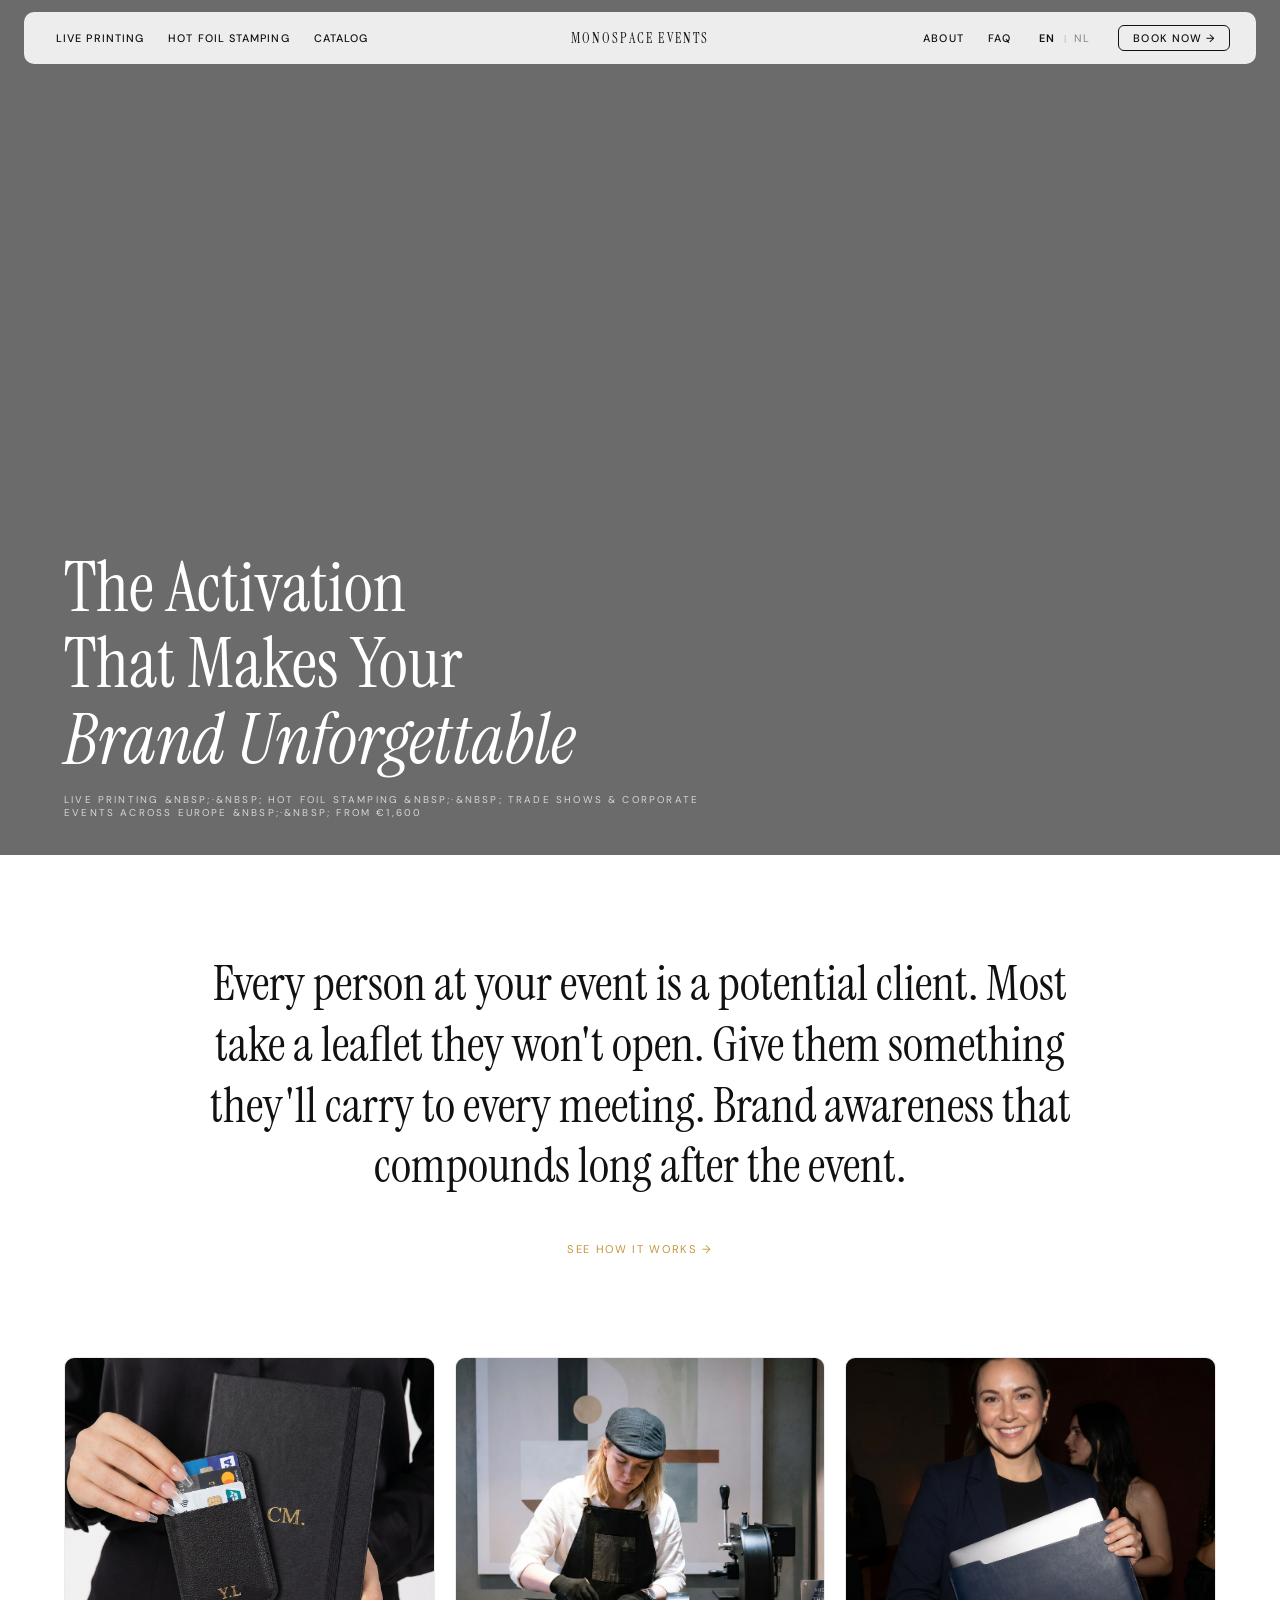
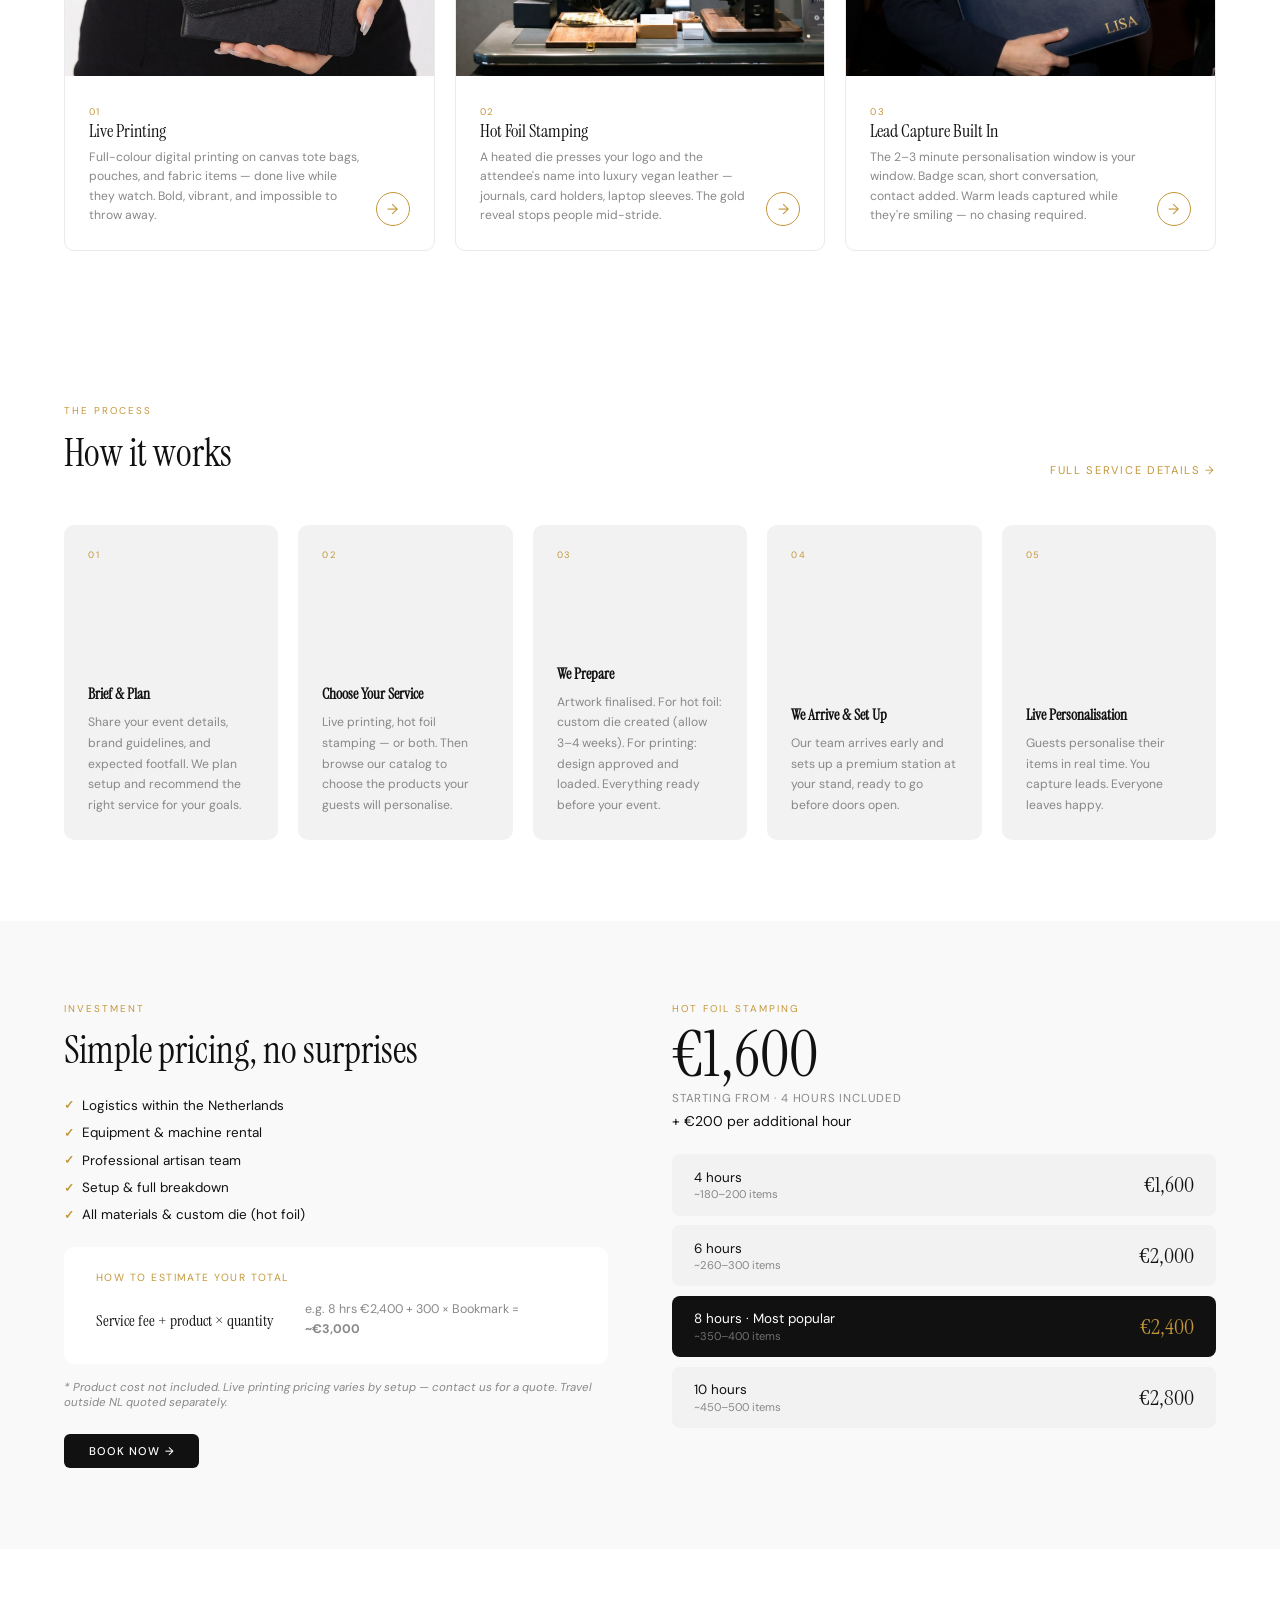
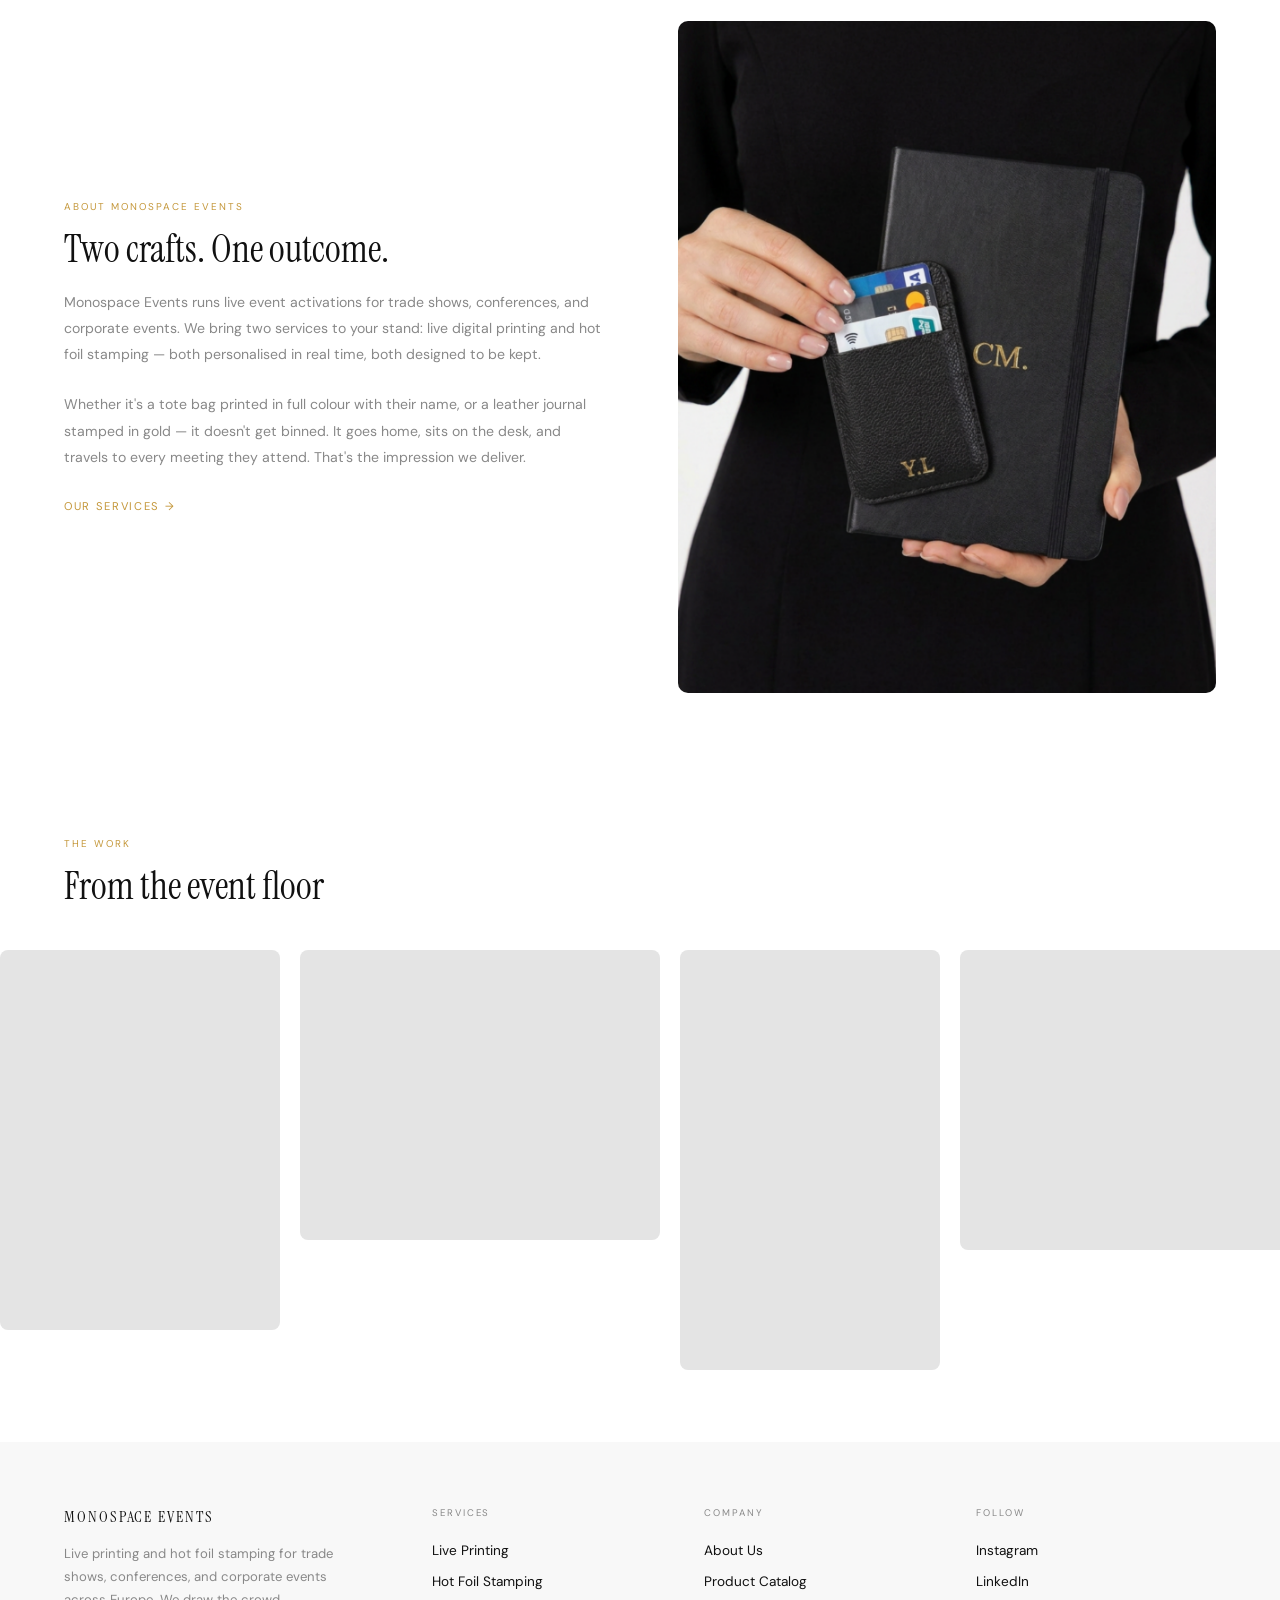
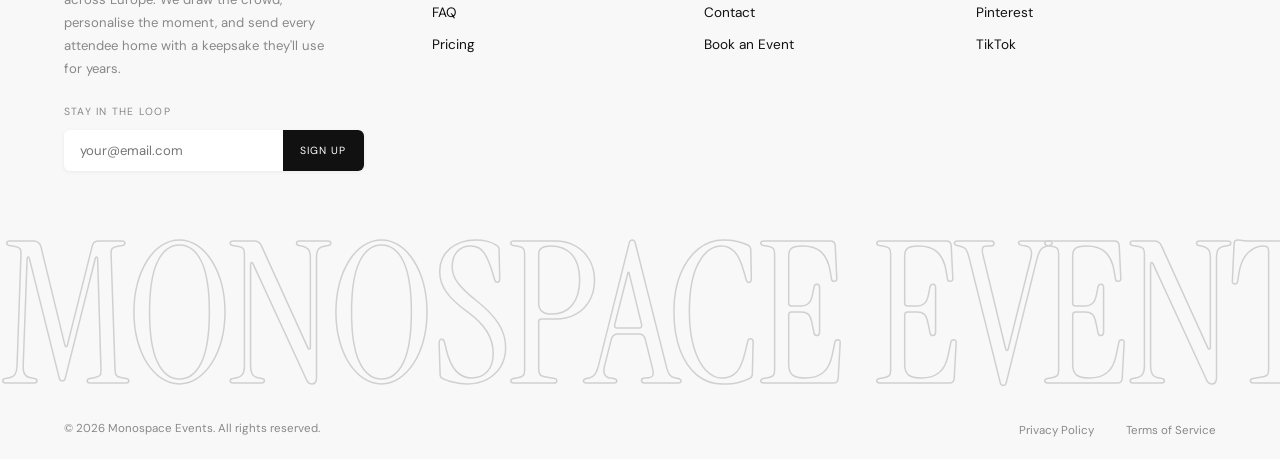
==== commit d6679964: "Add EN/NL bilingual support with browser-default language detection - New js/i18n.js with full EN an" ====
--- a/index.html
+++ b/index.html
@@ -6,24 +6,28 @@
   <title>Live Event Activations for Trade Shows & Corporate Events | Monospace Events</title>
   <meta name="description" content="Live printing and hot foil stamping at your next trade show, conference, or corporate event. Draws crowds, captures leads, and sends every attendee home with a personalised keepsake. Across Europe. From €1,600." />
   <link rel="stylesheet" href="css/styles.css" />
+  <script src="js/i18n.js"></script>
 </head>
-<body>
+<body data-page="index">
 
   <!-- NAV -->
   <nav class="nav nav--hero-page" id="nav">
     <ul class="nav-left">
-      <li><button class="nav-hamburger" id="nav-hamburger" aria-label="Open menu"><span></span><span></span><span></span></button></li>
-      <li><a class="nav-link" href="live-printing.html">Live Printing</a></li>
-      <li><a class="nav-link" href="hot-foil-stamping.html">Hot Foil Stamping</a></li>
-      <li><a class="nav-link" href="catalog.html">Catalog</a></li>
+      <li><button class="nav-hamburger" id="nav-hamburger" data-i18n-aria="nav.open_menu" aria-label="Open menu"><span></span><span></span><span></span></button></li>
+      <li><a class="nav-link" href="live-printing.html" data-i18n="nav.live_printing">Live Printing</a></li>
+      <li><a class="nav-link" href="hot-foil-stamping.html" data-i18n="nav.hot_foil">Hot Foil Stamping</a></li>
+      <li><a class="nav-link" href="catalog.html" data-i18n="nav.catalog">Catalog</a></li>
     </ul>
-
     <a class="nav-logo" href="index.html">Monospace Events</a>
-
     <ul class="nav-right">
-      <li><a class="nav-link" href="#about">About</a></li>
-      <li><a class="nav-link" href="hot-foil-stamping.html#faq">FAQ</a></li>
-      <li><a class="nav-link nav-cta" href="book-now.html">Book Now &rarr;</a></li>
+      <li><a class="nav-link" href="#about" data-i18n="nav.about">About</a></li>
+      <li><a class="nav-link" href="hot-foil-stamping.html#faq" data-i18n="nav.faq">FAQ</a></li>
+      <li class="lang-switcher">
+        <button class="lang-btn lang-active" data-lang="en">EN</button>
+        <span class="lang-sep">|</span>
+        <button class="lang-btn" data-lang="nl">NL</button>
+      </li>
+      <li><a class="nav-link nav-cta" href="book-now.html" data-i18n="nav.book_now">Book Now →</a></li>
     </ul>
   </nav>
 
@@ -35,14 +39,19 @@
       <div class="mob-spacer"></div>
     </div>
     <nav class="mob-nav">
-      <a href="live-printing.html">Live Printing</a>
-      <a href="hot-foil-stamping.html">Hot Foil Stamping</a>
-      <a href="catalog.html">Catalog</a>
-      <a href="#about">About</a>
-      <a href="hot-foil-stamping.html#faq">FAQ</a>
-      <a href="#pricing">Pricing</a>
-      <a href="book-now.html" class="mob-book">Book Now &rarr;</a>
+      <a href="live-printing.html" data-i18n="nav.live_printing">Live Printing</a>
+      <a href="hot-foil-stamping.html" data-i18n="nav.hot_foil">Hot Foil Stamping</a>
+      <a href="catalog.html" data-i18n="nav.catalog">Catalog</a>
+      <a href="#about" data-i18n="nav.about">About</a>
+      <a href="hot-foil-stamping.html#faq" data-i18n="nav.faq">FAQ</a>
+      <a href="#pricing" data-i18n="mob.pricing">Pricing</a>
+      <a href="book-now.html" class="mob-book" data-i18n="mob.book_now">Book Now →</a>
     </nav>
+    <div class="mob-lang">
+      <button class="lang-btn lang-active" data-lang="en">EN</button>
+      <span class="lang-sep">|</span>
+      <button class="lang-btn" data-lang="nl">NL</button>
+    </div>
   </div>
 
 
@@ -51,8 +60,8 @@
     <div class="hero-bg"></div>
     <div class="hero-body">
       <div class="hero-content">
-        <h1 class="hero-title">The Activation<br>That Makes Your<br><em>Brand Unforgettable</em></h1>
-        <p class="hero-subtitle">Live printing &nbsp;&middot;&nbsp; Hot foil stamping &nbsp;&middot;&nbsp; Trade shows &amp; corporate events across Europe &nbsp;&middot;&nbsp; From €1,600</p>
+        <h1 class="hero-title" data-i18n-html="index.hero_title">The Activation<br>That Makes Your<br><em>Brand Unforgettable</em></h1>
+        <p class="hero-subtitle" data-i18n="index.hero_subtitle">Live printing · Hot foil stamping · Trade shows & corporate events across Europe · From €1,600</p>
       </div>
     </div>
   </section>
@@ -61,13 +70,8 @@
   <!-- VALUE STATEMENT -->
   <section class="value-section">
     <div class="value-inner">
-      <h2 class="value-title">
-        Every person at your event is a potential client.
-        Most take a leaflet they won't open.
-        Give them something they'll carry to every meeting.
-        Brand awareness that compounds long after the event.
-      </h2>
-      <a class="value-cta" href="services.html">See how it works &rarr;</a>
+      <h2 class="value-title" data-i18n="index.value_title">Every person at your event is a potential client. Most take a leaflet they won't open. Give them something they'll carry to every meeting. Brand awareness that compounds long after the event.</h2>
+      <a class="value-cta" href="services.html" data-i18n="index.value_cta">See how it works →</a>
     </div>
   </section>
 
@@ -81,8 +85,8 @@
       <div class="service-card-foot">
         <div>
           <span class="service-card-tag">01</span>
-          <h3 class="service-card-title">Live Printing</h3>
-          <p class="service-card-desc">Full-colour digital printing on canvas tote bags, pouches, and fabric items — done live while they watch. Bold, vibrant, and impossible to throw away.</p>
+          <h3 class="service-card-title" data-i18n="index.card1_title">Live Printing</h3>
+          <p class="service-card-desc" data-i18n="index.card1_desc">Full-colour digital printing on canvas tote bags, pouches, and fabric items — done live while they watch. Bold, vibrant, and impossible to throw away.</p>
         </div>
         <div class="arrow-btn">&#8594;</div>
       </div>
@@ -94,8 +98,8 @@
       <div class="service-card-foot">
         <div>
           <span class="service-card-tag">02</span>
-          <h3 class="service-card-title">Hot Foil Stamping</h3>
-          <p class="service-card-desc">A heated die presses your logo and the attendee's name into luxury vegan leather — journals, card holders, laptop sleeves. The gold reveal stops people mid-stride.</p>
+          <h3 class="service-card-title" data-i18n="index.card2_title">Hot Foil Stamping</h3>
+          <p class="service-card-desc" data-i18n="index.card2_desc">A heated die presses your logo and the attendee's name into luxury vegan leather — journals, card holders, laptop sleeves. The gold reveal stops people mid-stride.</p>
         </div>
         <div class="arrow-btn">&#8594;</div>
       </div>
@@ -107,8 +111,8 @@
       <div class="service-card-foot">
         <div>
           <span class="service-card-tag">03</span>
-          <h3 class="service-card-title">Lead Capture Built In</h3>
-          <p class="service-card-desc">The 2–3 minute personalisation window is your window. Badge scan, short conversation, contact added. Warm leads captured while they're smiling — no chasing required.</p>
+          <h3 class="service-card-title" data-i18n="index.card3_title">Lead Capture Built In</h3>
+          <p class="service-card-desc" data-i18n="index.card3_desc">The 2–3 minute personalisation window is your window. Badge scan, short conversation, contact added. Warm leads captured while they're smiling — no chasing required.</p>
         </div>
         <div class="arrow-btn">&#8594;</div>
       </div>
@@ -120,36 +124,36 @@
   <section class="how-section">
     <div class="how-header">
       <div>
-        <p class="section-eyebrow">The Process</p>
-        <h2 class="section-title">How it works</h2>
-      </div>
-      <a class="value-cta" href="services.html">Full service details &rarr;</a>
+        <p class="section-eyebrow" data-i18n="how.eyebrow">The Process</p>
+        <h2 class="section-title" data-i18n="how.title">How it works</h2>
+      </div>
+      <a class="value-cta" href="services.html" data-i18n="how.full_details">Full service details →</a>
     </div>
     <div class="how-steps">
       <div class="how-step">
         <p class="how-step-num">01</p>
-        <h3 class="how-step-title">Brief & Plan</h3>
-        <p class="how-step-text">Share your event details, brand guidelines, and expected footfall. We plan setup and recommend the right service for your goals.</p>
+        <h3 class="how-step-title" data-i18n="how.step1_title">Brief & Plan</h3>
+        <p class="how-step-text" data-i18n="how.step1_text">Share your event details, brand guidelines, and expected footfall. We plan setup and recommend the right service for your goals.</p>
       </div>
       <div class="how-step">
         <p class="how-step-num">02</p>
-        <h3 class="how-step-title">Choose Your Service</h3>
-        <p class="how-step-text">Live printing, hot foil stamping — or both. Then browse our catalog to choose the products your guests will personalise.</p>
+        <h3 class="how-step-title" data-i18n="how.step2_title">Choose Your Service</h3>
+        <p class="how-step-text" data-i18n="how.step2_text">Live printing, hot foil stamping — or both. Then browse our catalog to choose the products your guests will personalise.</p>
       </div>
       <div class="how-step">
         <p class="how-step-num">03</p>
-        <h3 class="how-step-title">We Prepare</h3>
-        <p class="how-step-text">Artwork finalised. For hot foil: custom die created (allow 3–4 weeks). For printing: design approved and loaded. Everything ready before your event.</p>
+        <h3 class="how-step-title" data-i18n="how.step3_title">We Prepare</h3>
+        <p class="how-step-text" data-i18n="how.step3_text">Artwork finalised. For hot foil: custom die created (allow 3–4 weeks). For printing: design approved and loaded. Everything ready before your event.</p>
       </div>
       <div class="how-step">
         <p class="how-step-num">04</p>
-        <h3 class="how-step-title">We Arrive & Set Up</h3>
-        <p class="how-step-text">Our team arrives early and sets up a premium station at your stand, ready to go before doors open.</p>
+        <h3 class="how-step-title" data-i18n="how.step4_title">We Arrive & Set Up</h3>
+        <p class="how-step-text" data-i18n="how.step4_text">Our team arrives early and sets up a premium station at your stand, ready to go before doors open.</p>
       </div>
       <div class="how-step">
         <p class="how-step-num">05</p>
-        <h3 class="how-step-title">Live Personalisation</h3>
-        <p class="how-step-text">Guests personalise their items in real time. You capture leads. Everyone leaves happy.</p>
+        <h3 class="how-step-title" data-i18n="how.step5_title">Live Personalisation</h3>
+        <p class="how-step-text" data-i18n="how.step5_text">Guests personalise their items in real time. You capture leads. Everyone leaves happy.</p>
       </div>
     </div>
   </section>
@@ -158,70 +162,64 @@
   <!-- PRICING -->
   <section class="pricing-section" id="pricing">
     <div class="pricing-layout">
-
-      <!-- LEFT: what's included -->
       <div class="pricing-left">
-        <p class="section-eyebrow">Investment</p>
-        <h2 class="pricing-title">Simple pricing, no surprises</h2>
+        <p class="section-eyebrow" data-i18n="pricing.eyebrow">Investment</p>
+        <h2 class="pricing-title" data-i18n="pricing.title_index">Simple pricing, no surprises</h2>
         <div class="pricing-includes">
-          <span class="pricing-inc-item">Logistics within the Netherlands</span>
-          <span class="pricing-inc-item">Equipment &amp; machine rental</span>
-          <span class="pricing-inc-item">Professional artisan team</span>
-          <span class="pricing-inc-item">Setup &amp; full breakdown</span>
-          <span class="pricing-inc-item">All materials &amp; custom die (hot foil)</span>
+          <span class="pricing-inc-item" data-i18n="pricing.inc1">Logistics within the Netherlands</span>
+          <span class="pricing-inc-item" data-i18n="pricing.inc2">Equipment & machine rental</span>
+          <span class="pricing-inc-item" data-i18n="pricing.inc3">Professional artisan team</span>
+          <span class="pricing-inc-item" data-i18n="pricing.inc4">Setup & full breakdown</span>
+          <span class="pricing-inc-item" data-i18n="pricing.inc5_foil">All materials & custom die (hot foil)</span>
         </div>
         <div class="pricing-total-note">
-          <p class="pricing-total-label">How to estimate your total</p>
-          <p class="pricing-total-formula">Service fee + product × quantity</p>
-          <p class="pricing-total-example">e.g. 8 hrs €2,400 + 300 × Bookmark = <strong>~€3,000</strong></p>
-        </div>
-        <p class="pricing-note-sm">* Product cost not included. Live printing pricing varies by setup — contact us for a quote. Travel outside NL quoted separately.</p>
+          <p class="pricing-total-label" data-i18n="pricing.total_label">How to estimate your total</p>
+          <p class="pricing-total-formula" data-i18n="pricing.total_formula">Service fee + product × quantity</p>
+          <p class="pricing-total-example" data-i18n-html="pricing.total_example">e.g. 8 hrs €2,400 + 300 × Bookmark = <strong>~€3,000</strong></p>
+        </div>
+        <p class="pricing-note-sm" data-i18n="pricing.note_sm_index">* Product cost not included. Live printing pricing varies by setup — contact us for a quote. Travel outside NL quoted separately.</p>
         <div style="margin-top:1.5rem;">
-          <a class="btn-dark" href="book-now.html">Book Now &rarr;</a>
-        </div>
-      </div>
-
-      <!-- RIGHT: hot foil packages -->
+          <a class="btn-dark" href="book-now.html" data-i18n="pricing.book_now">Book Now →</a>
+        </div>
+      </div>
       <div class="pricing-right">
-        <p class="section-eyebrow" style="margin-bottom:0.5rem;">Hot Foil Stamping</p>
+        <p class="section-eyebrow" style="margin-bottom:0.5rem;" data-i18n="pricing.hot_foil_eyebrow">Hot Foil Stamping</p>
         <div class="pricing-price-top">
           <div class="price-big">€1,600</div>
-          <p class="price-note">Starting from &nbsp;&middot;&nbsp; 4 hours included</p>
-        </div>
-        <p class="price-extra-inline">+ €200 per additional hour</p>
-
+          <p class="price-note" data-i18n="pricing.starting_from">Starting from · 4 hours included</p>
+        </div>
+        <p class="price-extra-inline" data-i18n="pricing.extra_hour">+ €200 per additional hour</p>
         <div class="pricing-packages">
           <div class="pkg-row">
             <div class="pkg-row-left">
-              <div class="pkg-row-hrs">4 hours</div>
-              <div class="pkg-row-items">~180–200 items</div>
+              <div class="pkg-row-hrs" data-i18n="pricing.4hr">4 hours</div>
+              <div class="pkg-row-items" data-i18n="pricing.4hr_items">~180–200 items</div>
             </div>
             <div class="pkg-row-price">€1,600</div>
           </div>
           <div class="pkg-row">
             <div class="pkg-row-left">
-              <div class="pkg-row-hrs">6 hours</div>
-              <div class="pkg-row-items">~260–300 items</div>
+              <div class="pkg-row-hrs" data-i18n="pricing.6hr">6 hours</div>
+              <div class="pkg-row-items" data-i18n="pricing.6hr_items">~260–300 items</div>
             </div>
             <div class="pkg-row-price">€2,000</div>
           </div>
           <div class="pkg-row featured">
             <div class="pkg-row-left">
-              <div class="pkg-row-hrs">8 hours &nbsp;&middot;&nbsp; Most popular</div>
-              <div class="pkg-row-items">~350–400 items</div>
+              <div class="pkg-row-hrs" data-i18n="pricing.8hr">8 hours · Most popular</div>
+              <div class="pkg-row-items" data-i18n="pricing.8hr_items">~350–400 items</div>
             </div>
             <div class="pkg-row-price">€2,400</div>
           </div>
           <div class="pkg-row">
             <div class="pkg-row-left">
-              <div class="pkg-row-hrs">10 hours</div>
-              <div class="pkg-row-items">~450–500 items</div>
+              <div class="pkg-row-hrs" data-i18n="pricing.10hr">10 hours</div>
+              <div class="pkg-row-items" data-i18n="pricing.10hr_items">~450–500 items</div>
             </div>
             <div class="pkg-row-price">€2,800</div>
           </div>
         </div>
       </div>
-
     </div>
   </section>
 
@@ -230,11 +228,11 @@
   <section class="about-strip" id="about">
     <div class="about-strip-inner">
       <div>
-        <p class="section-eyebrow">About Monospace Events</p>
-        <h2 class="section-title" style="margin-bottom:1rem;">Two crafts. One outcome.</h2>
-        <p class="about-strip-body">Monospace Events runs live event activations for trade shows, conferences, and corporate events. We bring two services to your stand: live digital printing and hot foil stamping — both personalised in real time, both designed to be kept.</p>
-        <p class="about-strip-body">Whether it's a tote bag printed in full colour with their name, or a leather journal stamped in gold — it doesn't get binned. It goes home, sits on the desk, and travels to every meeting they attend. That's the impression we deliver.</p>
-        <a class="value-cta" href="services.html">Our services &rarr;</a>
+        <p class="section-eyebrow" data-i18n="about.eyebrow">About Monospace Events</p>
+        <h2 class="section-title" style="margin-bottom:1rem;" data-i18n="about.title">Two crafts. One outcome.</h2>
+        <p class="about-strip-body" data-i18n="about.body1">Monospace Events runs live event activations for trade shows, conferences, and corporate events. We bring two services to your stand: live digital printing and hot foil stamping — both personalised in real time, both designed to be kept.</p>
+        <p class="about-strip-body" data-i18n="about.body2">Whether it's a tote bag printed in full colour with their name, or a leather journal stamped in gold — it doesn't get binned. It goes home, sits on the desk, and travels to every meeting they attend. That's the impression we deliver.</p>
+        <a class="value-cta" href="services.html" data-i18n="about.cta">Our services →</a>
       </div>
       <div class="about-visual">
         <img src="assets/products/lifestyle2.png" alt="Personalised items — Monospace Events" loading="lazy" />
@@ -246,8 +244,8 @@
   <!-- GALLERY MARQUEE -->
   <section class="gallery-section">
     <div class="gallery-header">
-      <p class="section-eyebrow">The Work</p>
-      <h2 class="section-title">From the event floor</h2>
+      <p class="section-eyebrow" data-i18n="section.gallery_eyebrow">The Work</p>
+      <h2 class="section-title" data-i18n="section.gallery_title">From the event floor</h2>
     </div>
     <div class="gallery-track-wrap">
       <div class="gallery-track">
@@ -259,7 +257,6 @@
         <div class="gallery-item" style="width:340px;height:310px;"></div>
         <div class="gallery-item" style="width:280px;height:400px;"></div>
         <div class="gallery-item" style="width:380px;height:270px;"></div>
-        <!-- Duplicate for seamless loop -->
         <div class="gallery-item" style="width:280px;height:380px;"></div>
         <div class="gallery-item" style="width:360px;height:290px;"></div>
         <div class="gallery-item" style="width:260px;height:420px;"></div>
@@ -278,33 +275,33 @@
     <div class="footer-top">
       <div>
         <p style="font-family:'Instrument Serif',serif; font-size:1rem; letter-spacing:0.12em; text-transform:uppercase; margin-bottom:1rem;">Monospace Events</p>
-        <p class="footer-brand-text">Live printing and hot foil stamping for trade shows, conferences, and corporate events across Europe. We draw the crowd, personalise the moment, and send every attendee home with a keepsake they'll use for years.</p>
-        <p class="footer-email-label">Stay in the loop</p>
+        <p class="footer-brand-text" data-i18n="footer.brand_text">Live printing and hot foil stamping for trade shows, conferences, and corporate events across Europe. We draw the crowd, personalise the moment, and send every attendee home with a keepsake they'll use for years.</p>
+        <p class="footer-email-label" data-i18n="footer.stay_loop">Stay in the loop</p>
         <form class="footer-form" onsubmit="return false;">
-          <input type="email" placeholder="your@email.com" aria-label="Email" />
-          <button type="submit">Sign Up</button>
+          <input type="email" data-i18n-placeholder="footer.email_placeholder" placeholder="your@email.com" aria-label="Email" />
+          <button type="submit" data-i18n="footer.sign_up">Sign Up</button>
         </form>
       </div>
       <div>
-        <p class="footer-col-title">Services</p>
+        <p class="footer-col-title" data-i18n="footer.services">Services</p>
         <ul class="footer-col-links">
-          <li><a href="live-printing.html">Live Printing</a></li>
-          <li><a href="hot-foil-stamping.html">Hot Foil Stamping</a></li>
-          <li><a href="hot-foil-stamping.html#faq">FAQ</a></li>
-          <li><a href="#pricing">Pricing</a></li>
+          <li><a href="live-printing.html" data-i18n="nav.live_printing">Live Printing</a></li>
+          <li><a href="hot-foil-stamping.html" data-i18n="nav.hot_foil">Hot Foil Stamping</a></li>
+          <li><a href="hot-foil-stamping.html#faq" data-i18n="footer.faq">FAQ</a></li>
+          <li><a href="#pricing" data-i18n="footer.pricing">Pricing</a></li>
         </ul>
       </div>
       <div>
-        <p class="footer-col-title">Company</p>
+        <p class="footer-col-title" data-i18n="footer.company">Company</p>
         <ul class="footer-col-links">
-          <li><a href="#about">About Us</a></li>
-          <li><a href="catalog.html">Product Catalog</a></li>
-          <li><a href="mailto:hello@vormevents.com">Contact</a></li>
-          <li><a href="mailto:hello@vormevents.com">Book an Event</a></li>
+          <li><a href="#about" data-i18n="footer.about_us">About Us</a></li>
+          <li><a href="catalog.html" data-i18n="footer.product_catalog">Product Catalog</a></li>
+          <li><a href="mailto:hello@vormevents.com" data-i18n="footer.contact">Contact</a></li>
+          <li><a href="mailto:hello@vormevents.com" data-i18n="footer.book_event">Book an Event</a></li>
         </ul>
       </div>
       <div>
-        <p class="footer-col-title">Follow</p>
+        <p class="footer-col-title" data-i18n="footer.follow">Follow</p>
         <ul class="footer-col-links">
           <li><a href="#">Instagram</a></li>
           <li><a href="#">LinkedIn</a></li>
@@ -317,10 +314,10 @@
       <div class="footer-wordmark">MONOSPACE EVENTS</div>
     </div>
     <div class="footer-bottom">
-      <p class="footer-copy">&copy; 2026 Monospace Events. All rights reserved.</p>
+      <p class="footer-copy" data-i18n="footer.rights">&copy; 2026 Monospace Events. All rights reserved.</p>
       <ul class="footer-legal">
-        <li><a href="#">Privacy Policy</a></li>
-        <li><a href="#">Terms of Service</a></li>
+        <li><a href="#" data-i18n="footer.privacy">Privacy Policy</a></li>
+        <li><a href="#" data-i18n="footer.terms">Terms of Service</a></li>
       </ul>
     </div>
   </footer>
--- a/css/styles.css
+++ b/css/styles.css
@@ -972,13 +972,14 @@
   max-width: 520px;
 }
 
-/* Services page — full-width hero image placeholder */
+/* Services page — hero image placeholder */
 .services-hero-image {
-  width: 100%;
+  margin: 0 var(--pad);
   height: 55vh;
   min-height: 320px;
   background: var(--ph);
   overflow: hidden;
+  border-radius: 10px;
 }
 
 /* Book Now form page */
@@ -1788,13 +1789,14 @@
    ============================ */
 .catalog-personalisation-banner {
   padding: 3rem var(--pad);
-  background: var(--card);
+  background: #f6f5f1;
 }
 .catalog-personalisation-banner img {
   width: 100%;
   max-width: 1080px;
   display: block;
   margin: 0 auto;
+  border-radius: 10px;
 }
 
 /* ============================
@@ -1903,3 +1905,211 @@
   .service-hub { grid-template-columns: 1fr; }
   .service-detail-section { padding: 3rem var(--pad) 1rem; }
 }
+
+/* ============================
+   LANGUAGE SWITCHER
+   ============================ */
+.lang-switcher { display: flex; align-items: center; gap: 0.25rem; }
+.lang-btn {
+  background: none;
+  border: none;
+  cursor: pointer;
+  font-size: 0.68rem;
+  letter-spacing: 0.12em;
+  font-family: inherit;
+  color: var(--muted);
+  padding: 0.15rem 0.25rem;
+  transition: color 0.2s;
+}
+.lang-btn:hover { color: var(--text); }
+.lang-btn.lang-active { color: var(--text); font-weight: 600; }
+.lang-sep { font-size: 0.6rem; color: var(--muted); opacity: 0.5; }
+.mob-lang {
+  display: flex;
+  align-items: center;
+  gap: 0.5rem;
+  padding: 1.5rem var(--pad) 1rem;
+  border-top: 1px solid #EBEBEB;
+  margin-top: auto;
+}
+.mob-lang .lang-btn { font-size: 0.82rem; padding: 0.25rem 0.5rem; }
+
+/* ============================
+   PRODUCT POPUP
+   ============================ */
+.product-card { cursor: pointer; }
+
+.popup-overlay {
+  position: fixed;
+  inset: 0;
+  background: rgba(0,0,0,0.55);
+  z-index: 900;
+  display: flex;
+  align-items: center;
+  justify-content: center;
+  padding: 1rem;
+  opacity: 0;
+  pointer-events: none;
+  transition: opacity 0.2s;
+}
+.popup-overlay.open {
+  opacity: 1;
+  pointer-events: all;
+}
+.popup-modal {
+  background: #fff;
+  border-radius: 16px;
+  max-width: 860px;
+  width: 100%;
+  max-height: 90vh;
+  overflow: hidden;
+  display: grid;
+  grid-template-columns: 1fr 1fr;
+  position: relative;
+  transform: translateY(12px);
+  transition: transform 0.2s;
+}
+.popup-overlay.open .popup-modal { transform: translateY(0); }
+
+.popup-img-side {
+  background: #f6f5f1;
+  display: flex;
+  align-items: center;
+  justify-content: center;
+  padding: 2.5rem;
+  min-height: 380px;
+}
+.popup-img-side img {
+  max-width: 100%;
+  max-height: 340px;
+  object-fit: contain;
+  display: block;
+}
+.popup-detail-side {
+  padding: 2.5rem 2rem 2rem;
+  display: flex;
+  flex-direction: column;
+  gap: 1rem;
+  overflow-y: auto;
+}
+.popup-service-label {
+  font-size: 0.62rem;
+  letter-spacing: 0.2em;
+  text-transform: uppercase;
+  color: var(--gold);
+  margin: 0;
+}
+.popup-name {
+  font-family: 'Instrument Serif', serif;
+  font-size: clamp(1.4rem, 2.5vw, 2rem);
+  font-weight: 400;
+  line-height: 1.15;
+  margin: 0;
+}
+.popup-desc {
+  font-size: 0.85rem;
+  color: var(--muted);
+  line-height: 1.8;
+  margin: 0;
+}
+.popup-meta { display: flex; flex-direction: column; gap: 1rem; margin-top: 0.25rem; }
+.popup-meta-row { display: flex; flex-direction: column; gap: 0.3rem; }
+.popup-meta-label {
+  font-size: 0.62rem;
+  letter-spacing: 0.15em;
+  text-transform: uppercase;
+  color: #888;
+}
+.popup-meta-value {
+  font-size: 0.82rem;
+  color: var(--dark);
+  line-height: 1.6;
+}
+.popup-time-value {
+  font-size: 1.35rem;
+  font-family: 'Instrument Serif', serif;
+  font-weight: 400;
+  color: var(--dark);
+}
+.popup-foil-swatches {
+  display: flex;
+  flex-wrap: wrap;
+  gap: 0.5rem;
+  align-items: center;
+}
+.popup-foil-swatch {
+  width: 22px;
+  height: 22px;
+  border-radius: 50%;
+  border: 1.5px solid rgba(0,0,0,0.1);
+  cursor: default;
+  position: relative;
+}
+.popup-foil-swatch[title="White"] { border-color: #ccc; }
+.popup-foil-swatch[title="Blind"] {
+  background: transparent !important;
+  border: 1.5px dashed #aaa;
+}
+.popup-foil-swatch::after {
+  content: attr(title);
+  position: absolute;
+  bottom: calc(100% + 6px);
+  left: 50%;
+  transform: translateX(-50%);
+  background: #111;
+  color: #fff;
+  font-size: 0.62rem;
+  white-space: nowrap;
+  padding: 2px 6px;
+  border-radius: 4px;
+  opacity: 0;
+  pointer-events: none;
+  transition: opacity 0.15s;
+}
+.popup-foil-swatch:hover::after { opacity: 1; }
+
+.popup-cta {
+  display: inline-block;
+  margin-top: auto;
+  padding: 0.85rem 1.5rem;
+  background: var(--dark);
+  color: #fff;
+  font-size: 0.82rem;
+  letter-spacing: 0.06em;
+  text-decoration: none;
+  border-radius: 8px;
+  text-align: center;
+  transition: opacity 0.2s;
+}
+.popup-cta:hover { opacity: 0.8; }
+
+.popup-close {
+  position: absolute;
+  top: 1rem;
+  right: 1rem;
+  width: 32px;
+  height: 32px;
+  border: none;
+  background: rgba(0,0,0,0.08);
+  border-radius: 50%;
+  cursor: pointer;
+  font-size: 1.1rem;
+  line-height: 1;
+  display: flex;
+  align-items: center;
+  justify-content: center;
+  z-index: 1;
+  transition: background 0.15s;
+}
+.popup-close:hover { background: rgba(0,0,0,0.16); }
+
+@media (max-width: 640px) {
+  .popup-modal {
+    grid-template-columns: 1fr;
+    max-height: 95vh;
+    overflow-y: auto;
+  }
+  .popup-img-side { min-height: 220px; padding: 1.5rem; }
+  .popup-img-side img { max-height: 200px; }
+  .popup-detail-side { padding: 1.5rem; }
+}
